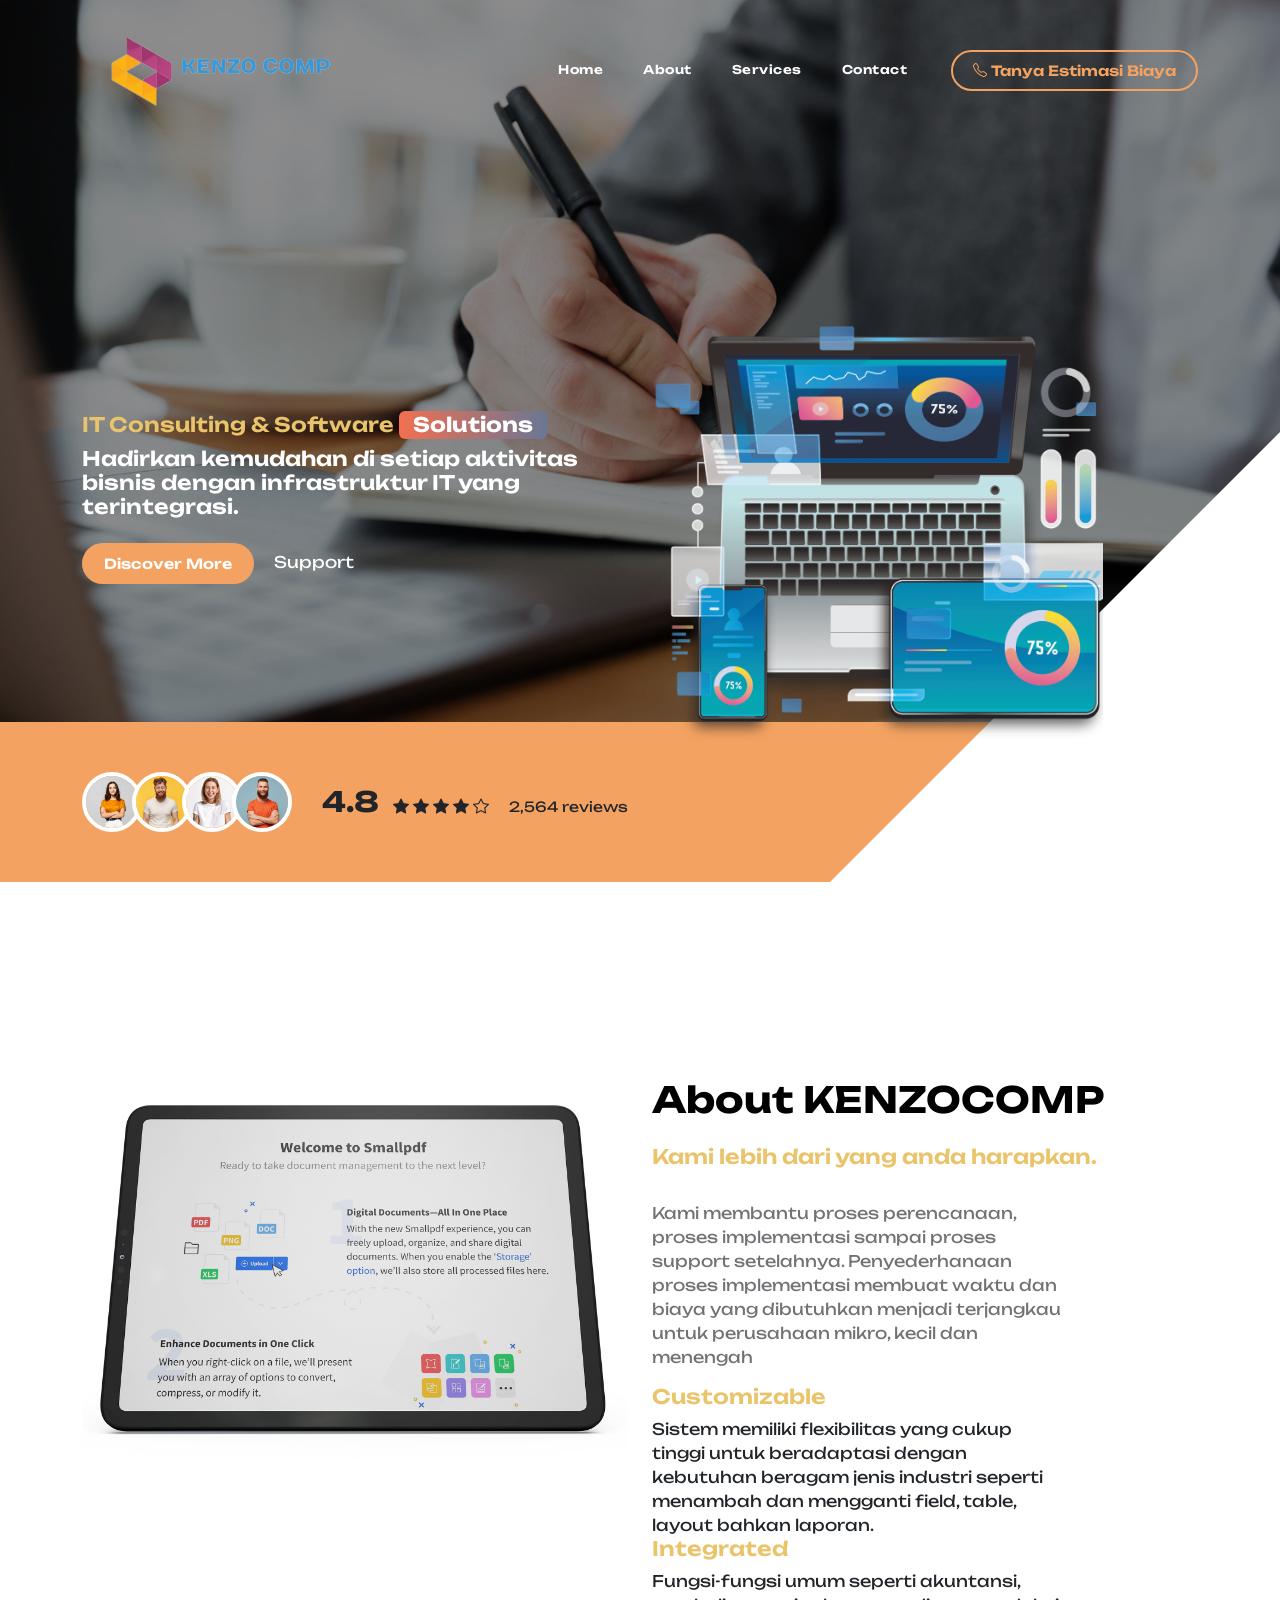
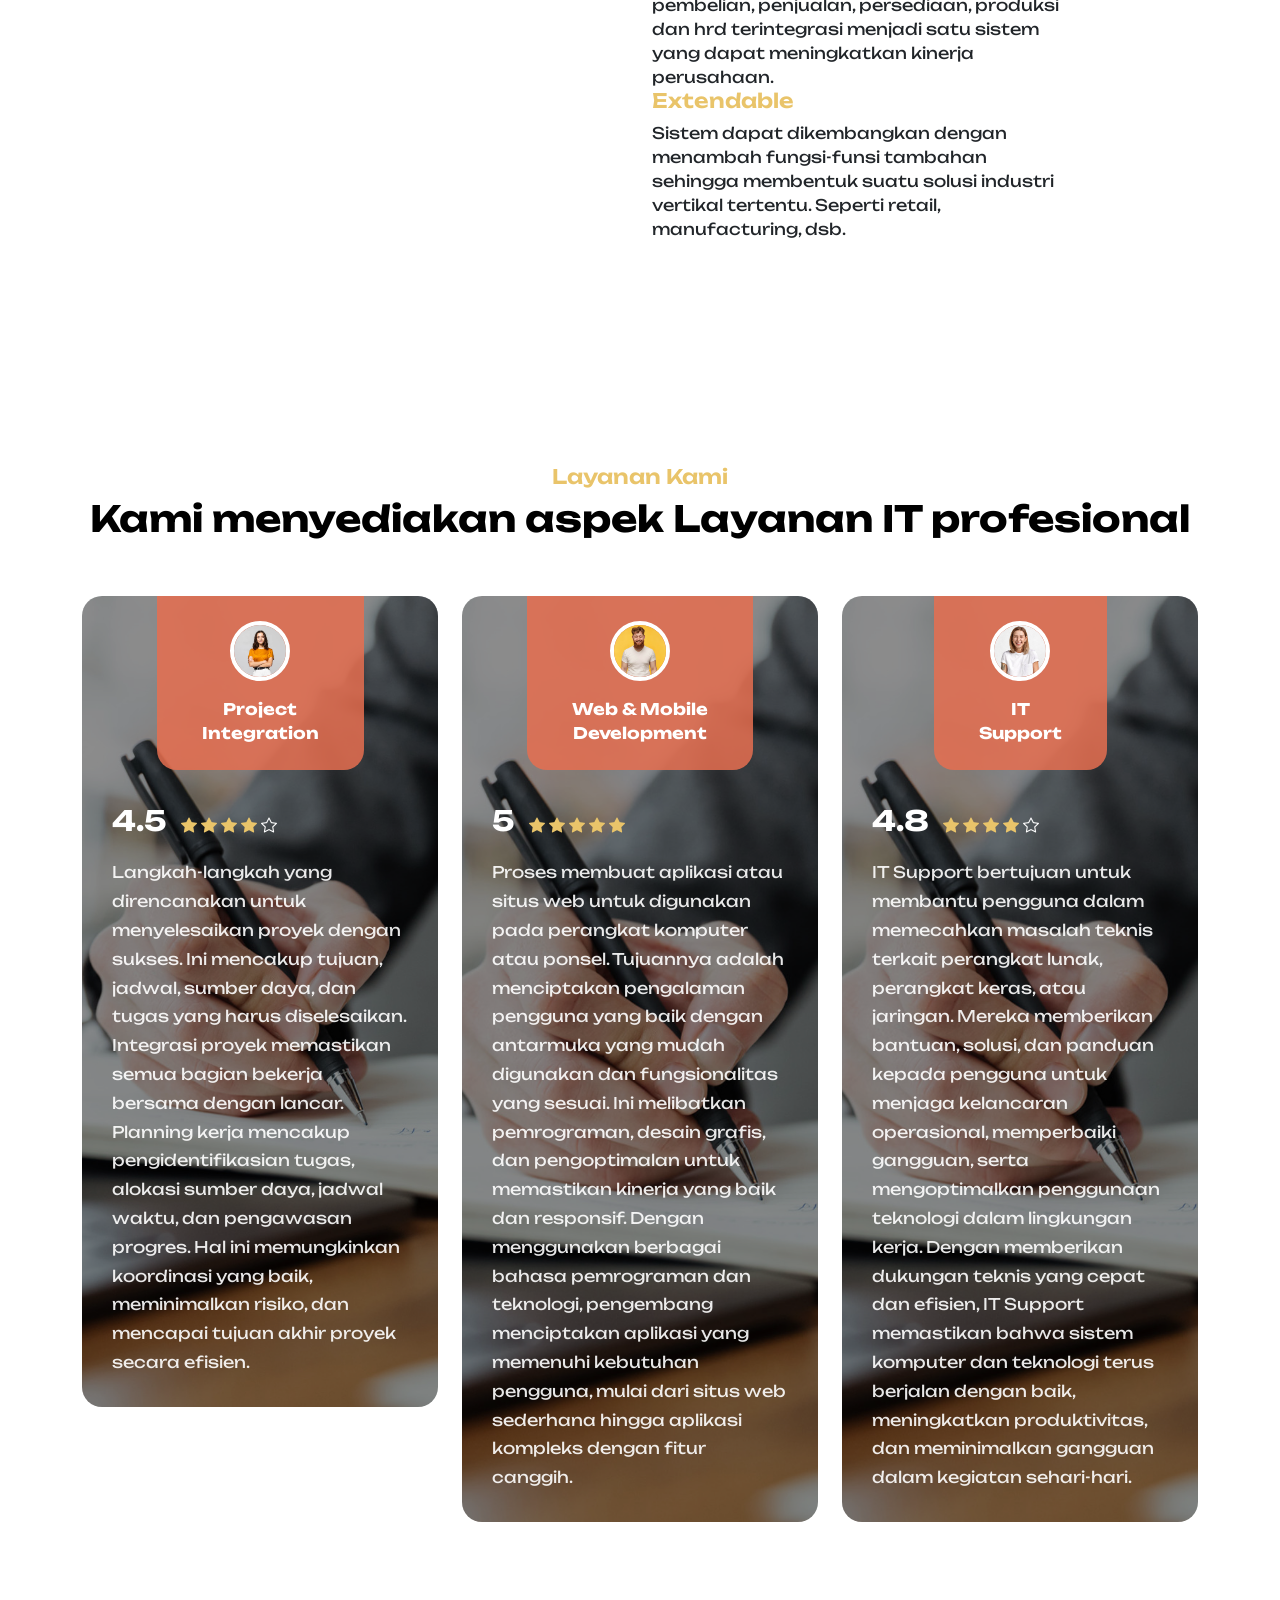
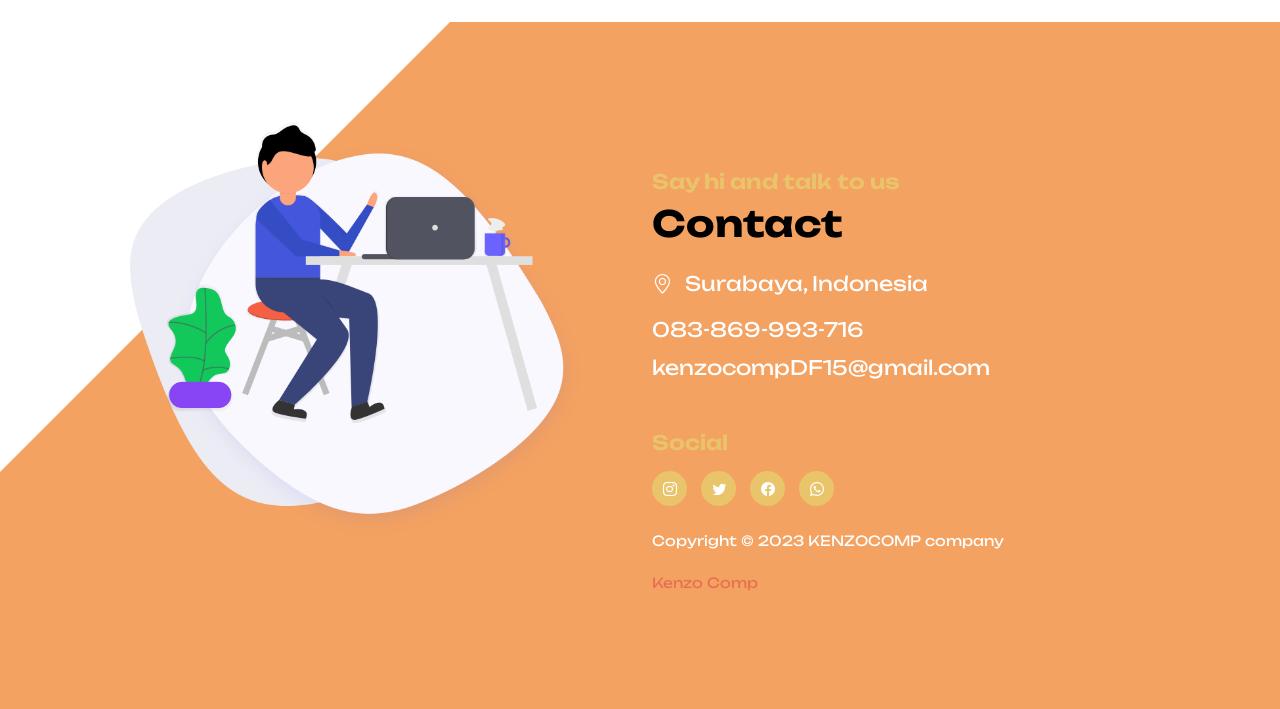
==== index.html @ 9305bbf0 "UPDATE - commit" ====
<!doctype html>
<html lang="en">
<head>
    <meta charset="utf-8">
    <meta name="viewport" content="width=device-width, initial-scale=1">

    <meta name="description" content="">
    <meta name="author" content="">

    <title>KenzoComp</title>

    <!-- CSS FILES -->        
    <link rel="preconnect" href="https://fonts.googleapis.com">

    <link rel="preconnect" href="https://fonts.gstatic.com" crossorigin>

    <link href="https://fonts.googleapis.com/css2?family=Unbounded:wght@300;400;600;700&display=swap" rel="stylesheet">

    <link href="css/bootstrap.min.css" rel="stylesheet">

    <link href="css/bootstrap-icons.css" rel="stylesheet">

    <link href="css/templatemo-ebook-landing.css" rel="stylesheet">
<!--

TemplateMo 588 ebook landing

https://templatemo.com/tm-588-ebook-landing

-->
</head>

<body>

    <main>

        <nav class="navbar navbar-expand-lg">
            <div class="container">
                <a class="navbar-brand" href="index.html">
                    <a class="navbar-brand" href="#"><img src="images/logoKENZO1.png" alt="logo" width="250" height="100"></a>
                    <button class="navbar-toggler" type="button" data-toggle="collapse" data-target="#navbarNav"
                    aria-controls="navbarNav" aria-expanded="false" aria-label="Toggle navigation">
                    <!-- <span class="navbar-toggler-icon"></span> -->
                    <!-- <span>Kenzo</span><span>Comp</span> -->
                </a>

               <!--  <div class="d-lg-none ms-auto me-3">
                    <a href="https://api.whatsapp.com/send/?phone=83869993716&text=Hai+Kevin%2C+saya+ingin+bertanya+tentang+Kenzo+Comp?&type=phone_number&app_absent=0" class="btn custom-btn custom-border-btn btn-naira btn-inverted">
                        <i class="btn-icon bi-whatsapp"></i>
                        <span class="bi bi-telephone"> Tanya Estimasi Biaya</span>
                    </a>
                </div> -->

                <button class="navbar-toggler" type="button" data-bs-toggle="collapse" data-bs-target="#navbarNav" aria-controls="navbarNav" aria-expanded="false" aria-label="Toggle navigation">
                    <span class="navbar-toggler-icon"></span>
                </button>

                <div class="collapse navbar-collapse" id="navbarNav">
                    <ul class="navbar-nav ms-lg-auto me-lg-4">
                        <li class="nav-item">
                            <a class="nav-link click-scroll" href="#section_1">Home</a>
                        </li>

                        <li class="nav-item">
                            <a class="nav-link click-scroll" href="#section_2">About</a>
                        </li>

                        <li class="nav-item">
                            <a class="nav-link click-scroll" href="#section_3">Services</a>
                        </li>

                        <li class="nav-item">
                            <a class="nav-link click-scroll" href="#section_5">Contact</a>
                        </li>
                    </ul>

                    <div class="d-none d-lg-block">
                        <a href="https://api.whatsapp.com/send/?phone=83869993716&text=Hai+Kevin%2C+saya+ingin+bertanya+tentang+Kenzo+Comp?&type=phone_number&app_absent=0" class="btn custom-btn custom-border-btn btn-naira btn-inverted">
                            <i class="btn-icon bi-whatsapp"></i>
                            <span class="bi bi-telephone"> Tanya Estimasi Biaya</span><!-- duplicated above one for mobile -->
                        </a>
                    </div>
                </div>
            </div>
        </nav>


        <section class="hero-section d-flex justify-content-center align-items-center" id="section_1">
            <div class="container">
                <div class="row">

                    <div class="col-lg-6 col-12 mb-5 pb-5 pb-lg-0 mb-lg-0">

                        <h6>
                            <style>/*! elementor - v3.15.0 - 20-08-2023 */
                            .elementor-heading-title{padding:0;margin:0;line-height:1}.elementor-widget-heading .elementor-heading-title[class*=elementor-size-]>a{color:inherit;font-size:inherit;line-height:inherit}.elementor-widget-heading .elementor-heading-title.elementor-size-small{font-size:15px}.elementor-widget-heading .elementor-heading-title.elementor-size-medium{font-size:19px}.elementor-widget-heading .elementor-heading-title.elementor-size-large{font-size:29px}.elementor-widget-heading .elementor-heading-title.elementor-size-xl{font-size:39px}.elementor-widget-heading .elementor-heading-title.elementor-size-xxl{font-size:59px}</style>IT Consulting &amp; Software <span style="background: linear-gradient(90deg, #F36F4F 0%, #697795 100%);border-radius: 6px;color:#fff;padding:2px 14px;display:inline-block;font-weight:700">Solutions</span>
                        </h6>

                        <h6 class="text-white mb-4"> Hadirkan kemudahan di setiap aktivitas bisnis dengan infrastruktur IT yang terintegrasi.</h6>
                        <a href="#section_2" class="btn custom-btn smoothscroll me-3">Discover More</a>

                        <a href="#section_3" class="link link--kale smoothscroll">Support</a>
                    </div>

                    <div class="hero-image-wrap col-lg-5 col-12 mt-3 mt-lg-0">
                        <img src="images/beranda.png" class="hero-image img-fluid" alt="JASA PEMBUATAN SISTEM ERP BISNIS">
                    </div>

                </div>
            </div>
        </section>


        <section class="featured-section">
            <div class="container">
                <div class="row">

                    <div class="col-lg-8 col-12">
                        <div class="avatar-group d-flex flex-wrap align-items-center">
                            <img src="images/avatar/portrait-beautiful-young-woman-standing-grey-wall.jpg" class="img-fluid avatar-image" alt="">

                            <img src="images/avatar/portrait-young-redhead-bearded-male.jpg" class="img-fluid avatar-image avatar-image-left" alt="">

                            <img src="images/avatar/pretty-blonde-woman.jpg" class="img-fluid avatar-image avatar-image-left" alt="">

                            <img src="images/avatar/studio-portrait-emotional-happy-funny-smiling-boyfriend.jpg" class="img-fluid avatar-image avatar-image-left" alt="">

                            <div class="reviews-group mt-3 mt-lg-0">
                                <strong>4.8</strong>

                                <i class="bi-star-fill"></i>
                                <i class="bi-star-fill"></i>
                                <i class="bi-star-fill"></i>
                                <i class="bi-star-fill"></i>
                                <i class="bi-star"></i>

                                <small class="ms-3">2,564 reviews</small>
                            </div>
                        </div>
                    </div>
                </div>
            </div>
        </section>


        <section class="py-lg-5"></section>


        <section class="book-section section-padding" id="section_2">
            <div class="container">
                <div class="row">

                    <div class="col-lg-6 col-12">
                        <img src="images/tablet-screen-contents.jpg" class="img-fluid" alt="">
                    </div>

                    <div class="col-lg-6 col-md-12 about-title">
                        <h2 class="mb-4">About KENZOCOMP</h2>
                        <h6>Kami lebih dari yang anda harapkan.</h6>
                        <!-- Content Column -->
                        <div class="paragraph py-4 w-75">
                           <p class="para">Kami membantu proses perencanaan, proses implementasi sampai proses support setelahnya. Penyederhanaan proses implementasi membuat waktu dan biaya yang dibutuhkan menjadi terjangkau untuk perusahaan mikro, kecil dan menengah</p>
                           <!-- Feature Block -->
                           <div class="feature-block">
                            <div class="inner-box">
                                <div class="icon flaticon-award-1"></div>
                                <h6>Customizable</h6>
                                <div class="feature-text">Sistem memiliki flexibilitas yang cukup tinggi untuk beradaptasi dengan kebutuhan beragam jenis industri seperti menambah dan mengganti field, table, layout bahkan laporan.</div>
                            </div>
                        </div>

                        <!-- Feature Block -->
                        <div class="feature-block">
                            <div class="inner-box">
                                <div class="icon flaticon-award-1"></div>
                                <h6>Integrated</h6>
                                <div class="feature-text">Fungsi-fungsi umum seperti akuntansi, pembelian, penjualan, persediaan, produksi dan hrd terintegrasi menjadi satu sistem yang dapat meningkatkan kinerja perusahaan.</div>
                            </div>
                        </div>

                        <!-- Feature Block -->
                        <div class="feature-block">
                            <div class="inner-box">
                                <div class="icon flaticon-award-1"></div>
                                <h6>Extendable</h6>
                                <div class="feature-text">Sistem dapat dikembangkan dengan menambah fungsi-funsi tambahan sehingga membentuk suatu solusi industri vertikal tertentu. Seperti retail, manufacturing, dsb.</div>
                            </div>
                        </div>
                    </div>
                </div>

            </div>
        </div>
    </section>

    <section class="reviews-section section-padding" id="section_3">
        <div class="container">
            <div class="row">

                <div class="col-lg-12 col-12 text-center mb-5">
                    <h6>Layanan Kami</h6>

                    <h2>Kami menyediakan aspek Layanan IT profesional</h2>
                </div>

                <div class="col-lg-4 col-12">
                    <div class="custom-block d-flex flex-wrap">
                        <div class="custom-block-image-wrap d-flex flex-column">
                            <img src="images/avatar/portrait-beautiful-young-woman-standing-grey-wall.jpg" class="img-fluid avatar-image" alt="">

                            <div class="text-center mt-3">
                                <strong class="d-block text-white">Project<br/>Integration</strong>
                            </div>
                        </div>

                        <div class="custom-block-info">
                            <div class="reviews-group mb-3">
                                <strong>4.5</strong>

                                <i class="bi-star-fill"></i>
                                <i class="bi-star-fill"></i>
                                <i class="bi-star-fill"></i>
                                <i class="bi-star-fill"></i>
                                <i class="bi-star"></i>
                            </div>

                            <p class="mb-0">Langkah-langkah yang direncanakan untuk menyelesaikan proyek dengan sukses. Ini mencakup tujuan, jadwal, sumber daya, dan tugas yang harus diselesaikan. Integrasi proyek memastikan semua bagian bekerja bersama dengan lancar. Planning kerja mencakup pengidentifikasian tugas, alokasi sumber daya, jadwal waktu, dan pengawasan progres. Hal ini memungkinkan koordinasi yang baik, meminimalkan risiko, dan mencapai tujuan akhir proyek secara efisien.</p>
                        </div>
                    </div>
                </div>

                <div class="col-lg-4 col-12 my-5 my-lg-0">
                    <div class="custom-block d-flex flex-wrap">
                        <div class="custom-block-image-wrap d-flex flex-column">
                            <img src="images/avatar/portrait-young-redhead-bearded-male.jpg" class="img-fluid avatar-image avatar-image-left" alt="">

                            <div class="text-center mt-3">
                                <strong class="d-block text-white">Web & Mobile<br/>Development</strong>
                            </div>
                        </div>

                        <div class="custom-block-info">
                            <div class="reviews-group mb-3">
                                <strong>5</strong>

                                <i class="bi-star-fill"></i>
                                <i class="bi-star-fill"></i>
                                <i class="bi-star-fill"></i>
                                <i class="bi-star-fill"></i>
                                <i class="bi-star-fill"></i>
                            </div>

                            <p class="mb-0">Proses membuat aplikasi atau situs web untuk digunakan pada perangkat komputer atau ponsel. Tujuannya adalah menciptakan pengalaman pengguna yang baik dengan antarmuka yang mudah digunakan dan fungsionalitas yang sesuai. Ini melibatkan pemrograman, desain grafis, dan pengoptimalan untuk memastikan kinerja yang baik dan responsif. Dengan menggunakan berbagai bahasa pemrograman dan teknologi, pengembang menciptakan aplikasi yang memenuhi kebutuhan pengguna, mulai dari situs web sederhana hingga aplikasi kompleks dengan fitur canggih.</p>
                        </div>
                    </div>
                </div>

                <div class="col-lg-4 col-12">
                    <div class="custom-block d-flex flex-wrap">
                        <div class="custom-block-image-wrap d-flex flex-column">
                            <img src="images/avatar/pretty-blonde-woman.jpg" class="img-fluid avatar-image" alt="">

                            <div class="text-center mt-3">
                                <strong class="d-block text-white">IT<br/>Support</strong>
                            </div>
                        </div>

                        <div class="custom-block-info">
                            <div class="reviews-group mb-3">
                                <strong>4.8</strong>

                                <i class="bi-star-fill"></i>
                                <i class="bi-star-fill"></i>
                                <i class="bi-star-fill"></i>
                                <i class="bi-star-fill"></i>
                                <i class="bi-star"></i>
                            </div>

                            <p class="mb-0">IT Support bertujuan untuk membantu pengguna dalam memecahkan masalah teknis terkait perangkat lunak, perangkat keras, atau jaringan. Mereka memberikan bantuan, solusi, dan panduan kepada pengguna untuk menjaga kelancaran operasional, memperbaiki gangguan, serta mengoptimalkan penggunaan teknologi dalam lingkungan kerja. Dengan memberikan dukungan teknis yang cepat dan efisien, IT Support memastikan bahwa sistem komputer dan teknologi terus berjalan dengan baik, meningkatkan produktivitas, dan meminimalkan gangguan dalam kegiatan sehari-hari.</p>
                        </div>
                    </div>
                </div>

            </div>
        </div>
    </section>


    <section class="contact-section section-padding" id="section_5">
        <div class="container">
            <div class="row">

                <div class="col-lg-5 col-12 mx-auto">
                 <img src="images/about-us.png" class="img-fluid" alt="">
                </div>

                <div class="col-lg-6 col-12">
                    <h6 class="mt-5">Say hi and talk to us</h6>

                    <h2 class="mb-4">Contact</h2>

                    <p class="mb-3">
                        <i class="bi-geo-alt me-2"></i>
                        Surabaya, Indonesia
                    </p>

                    <p class="mb-2">
                        <a href="tel: 083-869-993-716" class="contact-link">
                            083-869-993-716 
                        </a>
                    </p>

                    <p>
                        <a href="mailto:info@company.com" class="contact-link">
                            kenzocompDF15@gmail.com
                        </a>
                    </p>

                    <h6 class="site-footer-title mt-5 mb-3">Social</h6>

                    <ul class="social-icon mb-4">
                        <li class="social-icon-item">
                            <a href="https://www.instagram.com/kenzocomp/" class="social-icon-link bi-instagram"></a>
                        </li>

                        <li class="social-icon-item">
                            <a href="https://www.instagram.com/kenzocomp/" class="social-icon-link bi-twitter"></a>
                        </li>

                        <li class="social-icon-item">
                            <a href="https://www.instagram.com/kenzocomp/" class="social-icon-link bi-facebook"></a>
                        </li>

                        <li class="social-icon-item">
                            <a href="https://api.whatsapp.com/send/?phone=83869993716&text=Hai+Kevin%2C+saya+ingin+bertanya+tentang+Kenzo+Comp?&type=phone_number&app_absent=0" class="social-icon-link bi-whatsapp"></a>
                        </li>
                    </ul>

                    <p class="copyright-text">Copyright © 2023 KENZOCOMP company
                        <br><br><a rel="nofollow" href="#" target="_blank"><span style="color: var(--primary-color);">Kenzo Comp</span></a></p>
                    </div>

                </div>
            </div>
        </section>
    </main>

    <!-- JAVASCRIPT FILES -->
    <script src="js/jquery.min.js"></script>
    <script src="js/bootstrap.bundle.min.js"></script>
    <script src="js/jquery.sticky.js"></script>
    <script src="js/click-scroll.js"></script>
    <script src="js/custom.js"></script>

</body>
</html>
---- css/templatemo-ebook-landing.css ----
/*---------------------------------------
  CUSTOM PROPERTIES ( VARIABLES )             
-----------------------------------------*/
:root {
  --white-color:                  #ffffff;
  --primary-color:                #E76F51;
  --secondary-color:              #E9C46A;
  --section-bg-color:             #f0f8ff;
  --custom-btn-bg-color:          #F4A261;
  --custom-btn-bg-hover-color:    #E76F51;
  --dark-color:                   #000000;
  --p-color:                      #717275;
  --link-hover-color:             #E76F51;

  --body-font-family:             'Unbounded', sans-serif;

  --h1-font-size:                 42px;
  --h2-font-size:                 36px;
  --h3-font-size:                 28px;
  --h4-font-size:                 24px;
  --h5-font-size:                 22px;
  --h6-font-size:                 20px;
  --p-font-size:                  16px;
  --menu-font-size:               12px;
  --btn-font-size:                14px;
  --copyright-font-size:          14px;

  --border-radius-large:          100px;
  --border-radius-medium:         20px;
  --border-radius-small:          10px;

  --font-weight-light:            300;
  --font-weight-normal:           400;
  --font-weight-semibold:         600;
  --font-weight-bold:             700;
}

body {
  background-color: var(--white-color);
  font-family: var(--body-font-family); 
}


/*---------------------------------------
  TYPOGRAPHY               
-----------------------------------------*/

h2,
h3,
h4,
h5,
h6 {
  color: var(--dark-color);
}

h1,
h2,
h3,
h4,
h5,
h6 {
  font-weight: var(--font-weight-semibold);
}

h1 {
  font-size: var(--h1-font-size);
  font-weight: var(--font-weight-bold);
}

h2 {
  font-size: var(--h2-font-size);
  font-weight: var(--font-weight-bold);
}

h3 {
  font-size: var(--h3-font-size);
}

h4 {
  font-size: var(--h4-font-size);
}

h5 {
  font-size: var(--h5-font-size);
}

h6 {
  color: var(--secondary-color);
  font-size: var(--h6-font-size);
}

p {
  color: var(--p-color);
  font-size: var(--p-font-size);
  font-weight: var(--font-weight-normal);
}

ul li {
  color: var(--p-color);
  font-size: var(--p-font-size);
  font-weight: var(--font-weight-normal);
}

a, 
button {
  touch-action: manipulation;
  transition: all 0.3s;
}

a {
  display: inline-block;
  color: var(--primary-color);
  text-decoration: none;
}

a:hover {
  color: var(--link-hover-color);
}

b,
strong {
  font-weight: var(--font-weight-bold);
}


/*---------------------------------------
  SECTION               
-----------------------------------------*/
.section-padding {
  padding-top: 100px;
  padding-bottom: 100px;
}

::selection {
  background-color: var(--secondary-color);
  color: var(--white-color);
}


/*---------------------------------------
  AVATAR IMAGE               
-----------------------------------------*/
.avatar-image {
  border: 4px solid var(--white-color);
  border-radius: 100px;
  width: 60px;
  height: 60px;
  object-fit: cover;
}

.avatar-image-left {
  position: relative;
  left: -10px;
}

.avatar-image-left + .avatar-image-left {
  left: -20px;
}

.avatar-image-left + .avatar-image-left + .avatar-image-left {
  left: -30px;
}

.avatar-image-left + .avatar-image-left + .avatar-image-left + .avatar-image-left {
  left: -40px;
}

.avatar-group,
.reviews-group {
  position: relative;
  z-index: 22;
}

.reviews-group {
  display: inline-block;
  vertical-align: top;
}

.reviews-group strong {
  font-size: var(--h3-font-size);
  margin-right: 10px;
}


/*---------------------------------------
  CUSTOM LINK              
-----------------------------------------*/
.link {
  cursor: pointer;
  position: relative;
  white-space: nowrap;
  color: var(--white-color);
}

.link::before,
.link::after {
  position: absolute;
  width: 100%;
  height: 1px;
  background: currentColor;
  top: 100%;
  left: 0;
  pointer-events: none;
}

.link::before {
  content: '';
}

.link--kale::before {
  height: 10px;
  top: 100%;
  opacity: 0;
}

.link--kale:hover::before {
  opacity: 1;
  animation: lineUp 0.3s ease forwards;
}

@keyframes lineUp {
    0% {
      transform-origin: 50% 100%;
      transform: scale3d(1, 0.045, 1);
    }

    50% {
      transform-origin: 50% 100%;
      transform: scale3d(1, 1, 1);
    }

    51% {
      transform-origin: 50% 0%;
      transform: scale3d(1, 1, 1);
    }

    100% {
      transform-origin: 50% 0%;
      transform: scale3d(1, 0.045, 1);
    }
}

.link--kale::after {
    content: '';
    transition: opacity 0.3s;
    opacity: 0;
    transition-delay: 0s;
}

.link--kale:hover::after {
    opacity: 1;
    transition-delay: 0.3s;
}


/*---------------------------------------
  CUSTOM BUTTON               
-----------------------------------------*/
.custom-btn {
  background: var(--custom-btn-bg-color);
  border: 2px solid transparent;
  border-radius: var(--border-radius-large);
  color: var(--white-color);
  font-size: var(--btn-font-size);
  font-weight: var(--font-weight-semibold);
  line-height: normal;
  transition: all 0.3s;
  padding: 10px 20px;
}

.custom-btn:hover {
  background: var(--custom-btn-bg-hover-color);
  color: var(--white-color);
}

.custom-border-btn {
  background: transparent;
  border: 2px solid var(--custom-btn-bg-color);
  color: var(--custom-btn-bg-color);
}

.custom-border-btn:hover {
  background: var(--custom-btn-bg-color);
  border-color: transparent;
  color: var(--white-color);
}

.custom-btn-bg-white {
  border-color: var(--white-color);
  color: var(--white-color);
}

.btn-naira {
  padding: 0;
  position: relative;
  z-index: 1;
  overflow: hidden;
  -webkit-backface-visibility: hidden;
  -webkit-transition: background-color 0.3s;
  transition: background-color 0.3s;
}

.btn-naira::before {
  content: '';
  position: absolute;
  left: -50%;
  width: 200%;
  height: 200%;
  background: var(--primary-color);
  top: -50%;
  z-index: -1;
  -webkit-transform: translate3d(0, -100%, 0) rotate3d(0, 0, 1, -10deg);
  transform: translate3d(0, -100%, 0) rotate3d(0, 0, 1, -10deg);
}

.btn-naira.btn-inverted::before {
  background: var(--primary-color);
}

.btn-naira > span {
  display: block;
  vertical-align: middle;
}

.btn-naira .btn-icon {
  position: absolute;
  top: 0;
  width: 100%;
  left: 0;
  color: var(--white-color);
  -webkit-transform: translate3d(0, -100%, 0);
  transform: translate3d(0, -100%, 0);
}

.btn-naira > span,
.btn-naira .btn-icon {
  padding: 10px 20px;
  -webkit-transition: -webkit-transform 0.3s;
  transition: transform 0.3s;
  -webkit-transition-timing-function: cubic-bezier(0.75, 0, 0.125, 1);
  transition-timing-function: cubic-bezier(0.75, 0, 0.125, 1);
}

.btn-naira:hover::before {
  -webkit-animation: anim-naira-1 0.3s forwards ease-in;
  animation: anim-naira-1 0.3s forwards ease-in;
}

@-webkit-keyframes anim-naira-1 {
  50% {
    -webkit-transform: translate3d(0, -50%, 0) rotate3d(0, 0, 1, -10deg);
    transform: translate3d(0, -50%, 0) rotate3d(0, 0, 1, -10deg);
    -webkit-animation-timing-function: ease-out;
    animation-timing-function: ease-out;
  }
  100% {
    -webkit-transform: translate3d(0, 0%, 0) rotate3d(0, 0, 1, 0deg);
    transform: translate3d(0, 0%, 0) rotate3d(0, 0, 1, 0deg);
  }
}

@keyframes anim-naira-1 {
  50% {
    -webkit-transform: translate3d(0, -50%, 0) rotate3d(0, 0, 1, -10deg);
    transform: translate3d(0, -50%, 0) rotate3d(0, 0, 1, -10deg);
    -webkit-animation-timing-function: ease-out;
    animation-timing-function: ease-out;
  }
  100% {
    -webkit-transform: translate3d(0, 0%, 0) rotate3d(0, 0, 1, 0deg);
    transform: translate3d(0, 0%, 0) rotate3d(0, 0, 1, 0deg);
  }
}

.btn-naira:hover {
  background-color: var(--primary-color);
  -webkit-transition: background-color 0s 0.3s;
  transition: background-color 0s 0.3s;
}

.btn-naira.btn-inverted:hover {
  background-color: var(--primary-color);
}

.btn-naira:hover .btn-icon {
  -webkit-transform: translate3d(0, 0, 0);
  transform: translate3d(0, 0, 0);
}

.btn-naira:hover > span {
  opacity: 0;
  -webkit-transform: translate3d(0, 100%, 0);
  transform: translate3d(0, 100%, 0);
}


/*---------------------------------------
  NAVIGATION              
-----------------------------------------*/
.sticky-wrapper {
  position: absolute;
  top: 0;
  right: 0;
  left: 0;
}

.sticky-wrapper.is-sticky .navbar {
  background-color: rgba(0, 0, 0, 0.85);
}

.navbar {
  background: transparent;
  z-index: 99;
  padding-top: 15px;
  padding-bottom: 15px;
}

.navbar-brand,
.navbar-brand:hover {
  font-size: var(--h3-font-size);
  font-weight: var(--font-weight-bold);
  display: block;
  color: var(--white-color);
}

.navbar-brand-icon {
  background: var(--secondary-color);
  border-radius: var(--border-radius-large);
  display: inline-block;
  vertical-align: top;
  color: var(--white-color);
  font-size: var(--h6-font-size);
  width: 40px;
  height: 40px;
  line-height: 40px;
  text-align: center;
  position: relative;
}

.navbar-brand-icon::after {
  content: "";
  position: absolute;
  z-index: -1;
  top: 10px;
  right: -5px;
  width: 0;
  height: 0;
  border-style: solid;
  border-width: 0 0 20px 20px;
  border-color: transparent transparent var(--secondary-color) transparent;
  pointer-events: none;
  transform: rotate(65deg);
}

.navbar-expand-lg .navbar-nav .nav-link {
  border-radius: var(--border-radius-large);
  margin: 10px;
  padding: 10px;
}

.navbar-nav .nav-link {
  display: inline-block;
  color: var(--white-color);
  font-size: var(--menu-font-size);
  font-weight: var(--font-weight-semibold);
  letter-spacing: 0.5px;
  position: relative;
  padding-top: 15px;
  padding-bottom: 15px;
}

.navbar-nav .nav-link.active, 
.navbar-nav .nav-link:hover {
  color: var(--primary-color);
}

.navbar-toggler {
  border: 0;
  padding: 0;
  cursor: pointer;
  margin: 0;
  width: 30px;
  height: 35px;
  outline: none;
}

.navbar-toggler:focus {
  outline: none;
  box-shadow: none;
}

.navbar-toggler[aria-expanded="true"] .navbar-toggler-icon {
  background: transparent;
}

.navbar-toggler[aria-expanded="true"] .navbar-toggler-icon:before,
.navbar-toggler[aria-expanded="true"] .navbar-toggler-icon:after {
  transition: top 300ms 50ms ease, -webkit-transform 300ms 350ms ease;
  transition: top 300ms 50ms ease, transform 300ms 350ms ease;
  transition: top 300ms 50ms ease, transform 300ms 350ms ease, -webkit-transform 300ms 350ms ease;
  top: 0;
}

.navbar-toggler[aria-expanded="true"] .navbar-toggler-icon:before {
  transform: rotate(45deg);
}

.navbar-toggler[aria-expanded="true"] .navbar-toggler-icon:after {
  transform: rotate(-45deg);
}

.navbar-toggler .navbar-toggler-icon {
  background: var(--white-color);
  transition: background 10ms 300ms ease;
  display: block;
  width: 30px;
  height: 2px;
  position: relative;
}

.navbar-toggler .navbar-toggler-icon:before,
.navbar-toggler .navbar-toggler-icon:after {
  transition: top 300ms 350ms ease, -webkit-transform 300ms 50ms ease;
  transition: top 300ms 350ms ease, transform 300ms 50ms ease;
  transition: top 300ms 350ms ease, transform 300ms 50ms ease, -webkit-transform 300ms 50ms ease;
  position: absolute;
  right: 0;
  left: 0;
  background: var(--white-color);
  width: 30px;
  height: 2px;
  content: '';
}

.navbar-toggler .navbar-toggler-icon::before {
  top: -8px;
}

.navbar-toggler .navbar-toggler-icon::after {
  top: 8px;
}


/*---------------------------------------
  HERO        
-----------------------------------------*/
.hero-section {
  background-image: url('../images/BG.jpg');
  background-repeat: no-repeat;
  background-size: cover;
  background-position: center;
  position: relative;
  padding-top: 50px;
}

.hero-section::after {
  content: "";
  position: absolute;
  top: 0;
  right: 0;
  bottom: 0;
  left: 0;
  pointer-events: none;
  background-color: rgba(0, 0, 0, 0.45);
}

.hero-section .row {
  position: relative;
  z-index: 22;
  top: 100px;
}

.hero-image {
  position: relative;
  z-index: 2;
  bottom: 100px;
  display: block;
  margin: auto;
}

@media screen and (min-width: 991px) {
  .hero-section {
    height: calc(90vh - 88px);
    padding-top: 350px;
  }
}


/*---------------------------------------
  FEATURED              
-----------------------------------------*/
.featured-section {
  background-color: var(--custom-btn-bg-color);
  position: relative;
  padding-top: 50px;
  padding-bottom: 50px;
}

.featured-section::after {
  content: "";
  position: absolute;
  bottom: 0;
  right: 0;
  width: 0;
  height: 0;
  border-style: solid;
  border-width: 0 0 450px 450px;
  border-color: transparent transparent var(--white-color) transparent;
  pointer-events: none;
}


/*---------------------------------------
  CUSTOM BLOCK              
-----------------------------------------*/
.custom-block {
  background-image: url('../images/BG.jpg');
  background-repeat: no-repeat;
  background-size: cover;
  background-position: center;
  border-radius: var(--border-radius-medium);
  position: relative;
  overflow: hidden;
}

.custom-block::after {
  content: "";
  position: absolute;
  top: 0;
  right: 0;
  bottom: 0;
  left: 0;
  pointer-events: none;
  background-color: rgba(0, 0, 0, 0.45);
}

.custom-block .avatar-image {
  min-width: 60px;
  margin: auto;
  left: 0;
}

.custom-block .bi-star {
  color: var(--white-color);
}

.custom-block .bi-star-fill {
  color: var(--secondary-color);
}

.custom-block-image-wrap {
  background-color: rgba(231, 111, 81, 0.85);
  border-radius: 0 0 var(--border-radius-medium) var(--border-radius-medium);
  position: relative;
  z-index: 2;
  overflow: hidden;
  margin: auto;
  padding: 25px 45px;
}

.custom-block-info {
  position: relative;
  z-index: 2;
  padding: 30px;
}

.custom-block-info strong,
.custom-block-info p {
  color: var(--white-color);
}

.custom-block-info p {
  color: rgba(255, 255, 255, 0.9);
  line-height: 1.8;
}


/*---------------------------------------
  THE BOOK SECTION            
-----------------------------------------*/
.book-section-info {
  padding-top: 40px;
  padding-right: 40px;
  padding-left: 40px;
}

.nav-pills {
  border: 2px solid var(--primary-color);
  border-radius: var(--border-radius-medium);
  position: sticky;
  top: 120px;
  padding: 30px;
}

.nav-pills .nav-link {
  background: var(--section-bg-color);
  color: var(--p-color);
  border-radius: var(--border-radius-large);
  margin-top: 5px;
  margin-bottom: 10px;
  padding: 15px 30px;
}

.nav-pills .nav-link:hover,
.nav-pills .nav-link.active, 
.nav-pills .show>.nav-link {
  background: var(--primary-color);
  color: var(--white-color);
}

.scrollspy-example-2 {
  padding-right: 30px;
  padding-left: 30px;
}

.scrollspy-example-item {
  border-bottom: 5px dotted var(--p-color);
  min-height: 500px;
  padding-top: 20px;
  padding-bottom: 50px;
}

.scrollspy-example-item:last-child {
  border-bottom: 0;
}

.scrollspy-example-item-image {
  border-radius: var(--border-radius-medium);
}

.scrollspy-example-item h5 {
  padding-top: 30px;
  padding-bottom: 20px;
}

.blockquote {
  background: var(--section-bg-color);
  border-radius: var(--border-radius-small);
  font-size: var(--h5-font-size);
  font-weight: var(--font-weight-semibold);
  color: var(--site-footer-bg-color);
  margin-top: 30px;
  margin-bottom: 30px;
  padding: 80px 40px 40px 40px;
  text-align: center;
}

.blockquote::before {
  content: "“";
  color: var(--custom-btn-bg-color);
  font-size: 100px;
  line-height: 1rem;
  display: block;
}


/*---------------------------------------
  AUTHOR SECTION            
-----------------------------------------*/
.author-section {
  background-image: url('../images/circle-scatter-haikei.png');
  background-repeat: no-repeat;
  background-size: contain;
  background-position: left bottom;
  position: relative;
  margin-top: 50px;
}

.author-image {
  border: 10px solid var(--secondary-color);
  border-radius: 100%;
  display: block;
  margin: auto;
  width: 350px;
  height: 350px;
  object-fit: cover;
}


/*---------------------------------------
  DIVIDER SECTION               
-----------------------------------------*/
.divider-section {
  background-image: url('../images/wave-haikei.png');
  background-repeat: no-repeat;
  background-size: cover;
  background-position: center;
}


/*---------------------------------------
  CONTACT               
-----------------------------------------*/
.contact-section {
  background: var(--custom-btn-bg-color);
  position: relative;
  overflow: hidden;
}

.contact-section::before {
  content: "";
  position: absolute;
  top: 0;
  left: 0;
  width: 0;
  height: 0;
  border-style: solid;
  border-width: 450px 450px 0 0;
  border-color: var(--white-color) transparent transparent;
  pointer-events: none;
}

.contact-section .container {
  position: relative;
}

.contact-section p {
  color: var(--white-color);
  font-size: var(--h6-font-size);
}

.contact-link {
  color: var(--white-color);
}

.contact-section .copyright-text {
  font-size: var(--copyright-font-size);
}


/*---------------------------------------
  KENZO DOWNLOAD FORM               
-----------------------------------------*/
.ebook-download-form {
  border-radius: var(--border-radius-medium);
  position: relative;
  z-index: 2;
  padding: 50px;
}


/*---------------------------------------
  CUSTOM FORM               
-----------------------------------------*/
.custom-form .form-control {
  border-radius: var(--border-radius-large);
  box-shadow: none;
  color: var(--p-color);
  padding-top: 13px;
  padding-bottom: 13px;
  padding-right: 40px;
  padding-left: 20px;
  outline: none;
}

.custom-form .form-control:focus,
.custom-form .form-control:hover {
  border-color: var(--primary-color);
}

.custom-form .form-control:focus + .input-group-text .custom-form-icon,
.custom-form .form-control:hover + .input-group-text .custom-form-icon {
  opacity: 1;
}

.custom-form .input-group-text {
  background: transparent;
  border: 0;
  border-radius: 0;
  position: absolute;
  top: 0;
  right: 0;
  bottom: 0;
  margin: 10px;
}

.custom-form-icon {
  position: relative;
  z-index: 22;
  opacity: 0;
  transition: opacity 0.3s ease;
}

.input-group:not(.has-validation)>.dropdown-toggle:nth-last-child(n+3), .input-group:not(.has-validation)>.form-floating:not(:last-child)>.form-control, .input-group:not(.has-validation)>.form-floating:not(:last-child)>.form-select, .input-group:not(.has-validation)>:not(:last-child):not(.dropdown-toggle):not(.dropdown-menu):not(.form-floating) {
  border-radius: var(--border-radius-large);
}

.custom-form button[type="submit"] {
  background: var(--custom-btn-bg-color);
  border: none;
  border-radius: var(--border-radius-large);
  color: var(--white-color);
  font-size: var(--p-font-size);
  font-weight: var(--font-weight-semibold);
  transition: all 0.3s;
  margin-bottom: 0;
}

.custom-form button[type="submit"]:hover,
.custom-form button[type="submit"]:focus {
  background: var(--custom-btn-bg-hover-color);
  border-color: transparent;
}


/*---------------------------------------
  SOCIAL ICON               
-----------------------------------------*/
.social-icon {
  margin: 0;
  padding: 0;
}

.social-icon-item {
  list-style: none;
  display: inline-block;
  vertical-align: top;
}

.social-icon-link {
  background: var(--secondary-color);
  border-radius: var(--border-radius-large);
  color: var(--white-color);
  font-size: var(--copyright-font-size);
  display: block;
  margin-right: 10px;
  text-align: center;
  width: 35px;
  height: 35px;
  line-height: 36px;
  transition: background 0.2s, color 0.2s;
}

.social-icon-link:hover {
  background: var(--primary-color);
  color: var(--white-color);
}


/*---------------------------------------
  RESPONSIVE STYLES               
-----------------------------------------*/
@media screen and (max-width: 991px) {
  h1 {
    font-size: 48px;
  }

  h2 {
    font-size: 36px;
  }

  h3 {
    font-size: 32px;
  }

  h4 {
    font-size: 28px;
  }

  h5 {
    font-size: 20px;
  }

  h6 {
    font-size: 18px;
  }

  .section-padding {
    padding-top: 50px;
    padding-bottom: 50px;
  }
  
  .navbar {
    background-color: rgba(0, 0, 0, 0.65);
  }

  .navbar-expand-lg .navbar-nav {
    padding-bottom: 20px;
  }

  .navbar-expand-lg .navbar-nav .nav-link {
    padding: 0;
  }

  .scrollspy-example-2 .scrollspy-example-item:first-child {
    padding-top: 0;
  }

  .scrollspy-example-item h5 {
    padding-bottom: 5px;
  }

  .book-section-info {
    padding-top: 20px;
    padding-right: 20px;
    padding-left: 20px;
  }

  .ebook-download-form {
    padding: 30px;
  }
}

@media screen and (max-width: 480px) {
  h1 {
    font-size: 36px;
  }

  h2 {
    font-size: 28px;
  }

  h3 {
    font-size: 26px;
  }

  h4 {
    font-size: 22px;
  }

  h5 {
    font-size: 20px;
  }

  .navbar-brand {
    font-size: var(--p-font-size);
  }

  .navbar-brand-icon {
    width: 30px;
    height: 30px;
    line-height: 30px;
  }

  .navbar-brand-icon::after {
    top: 5px;
  }

  .btn-naira > span, 
  .btn-naira .btn-icon {
    font-size: 12px;
    padding: 5px 15px;
  }
}
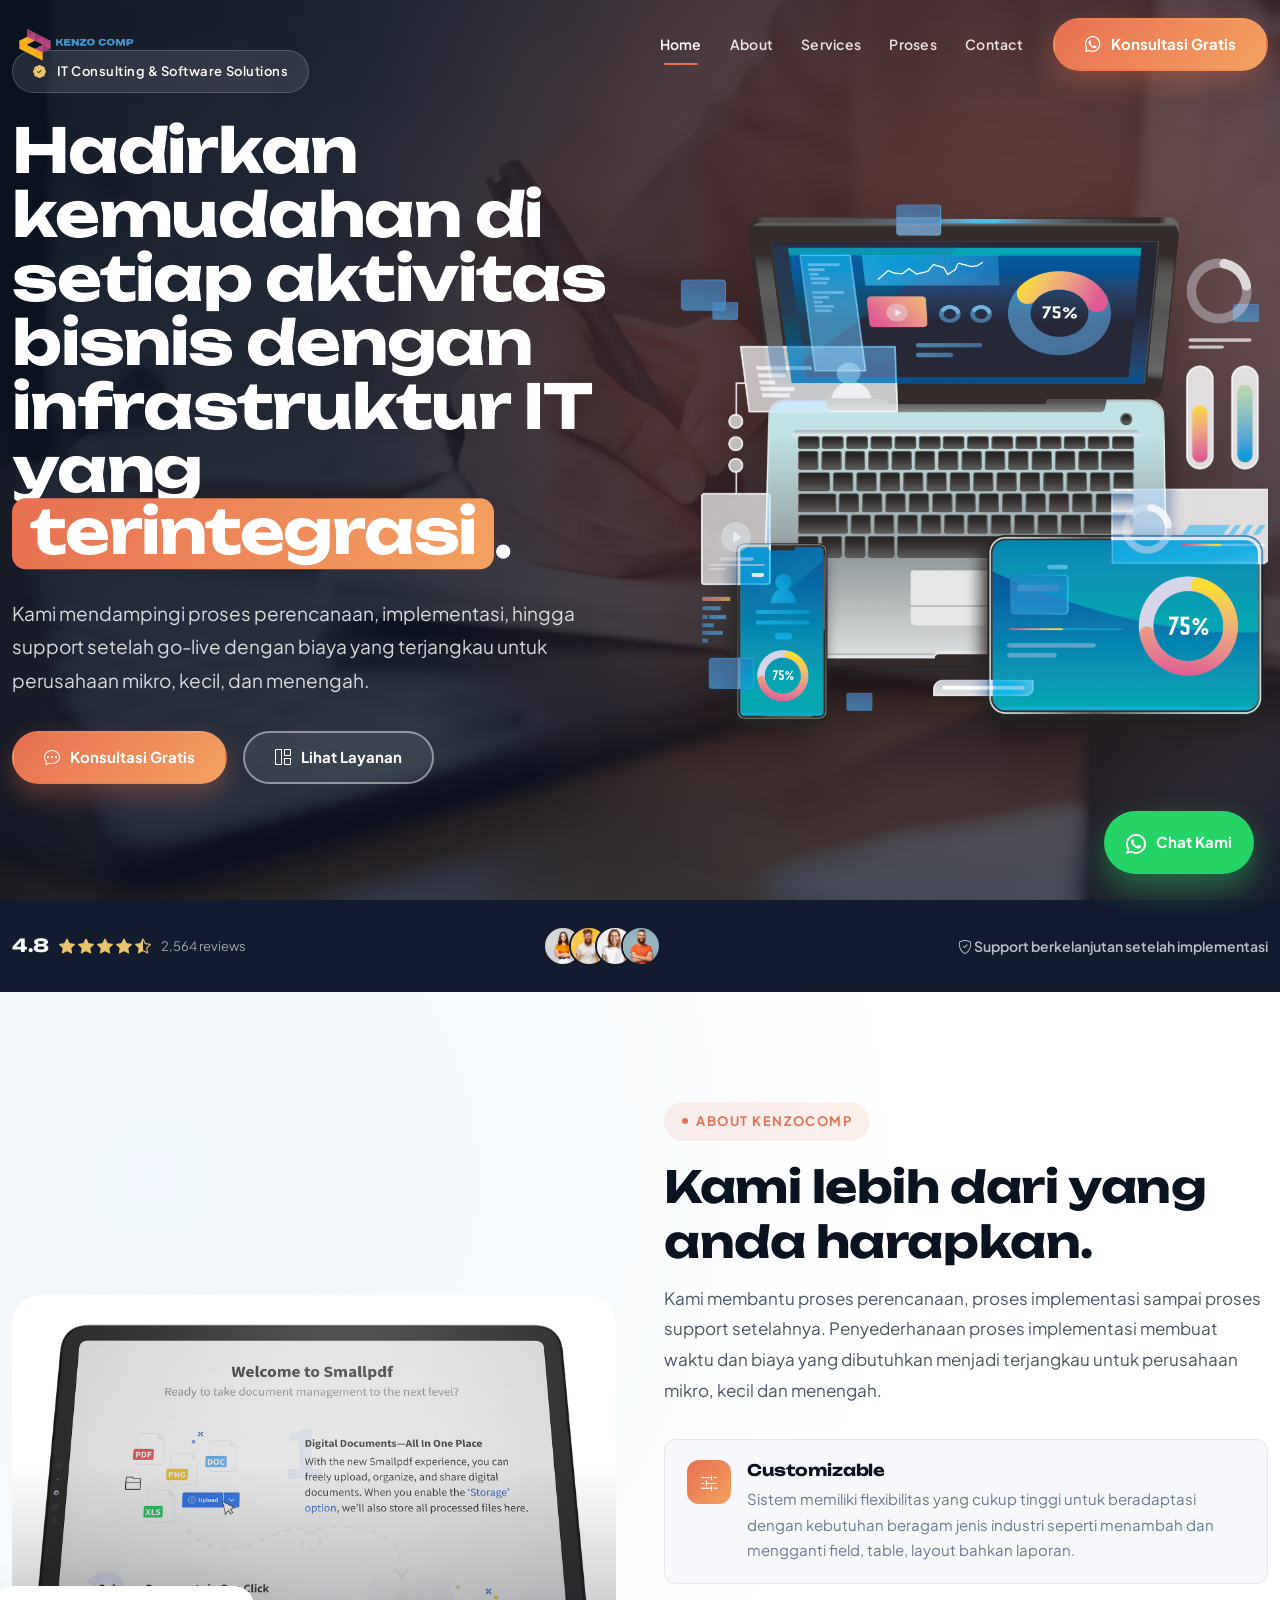
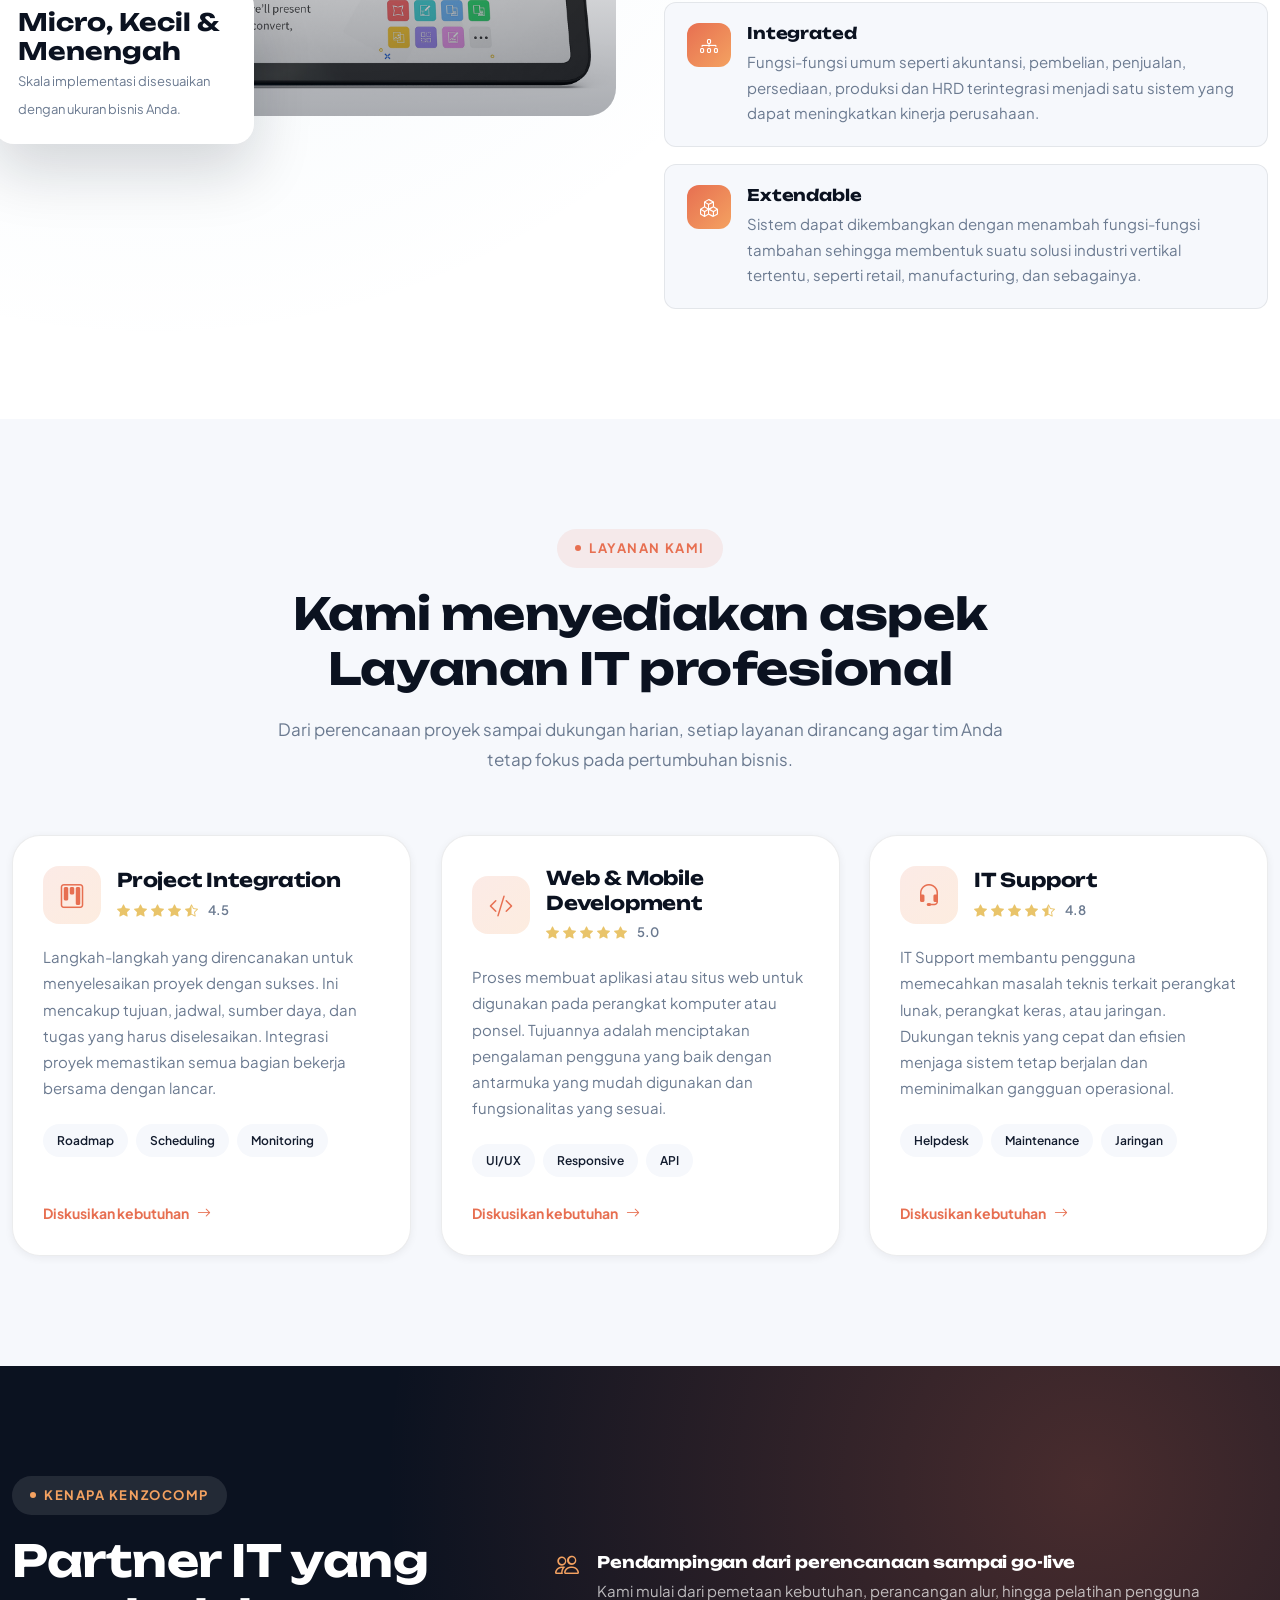
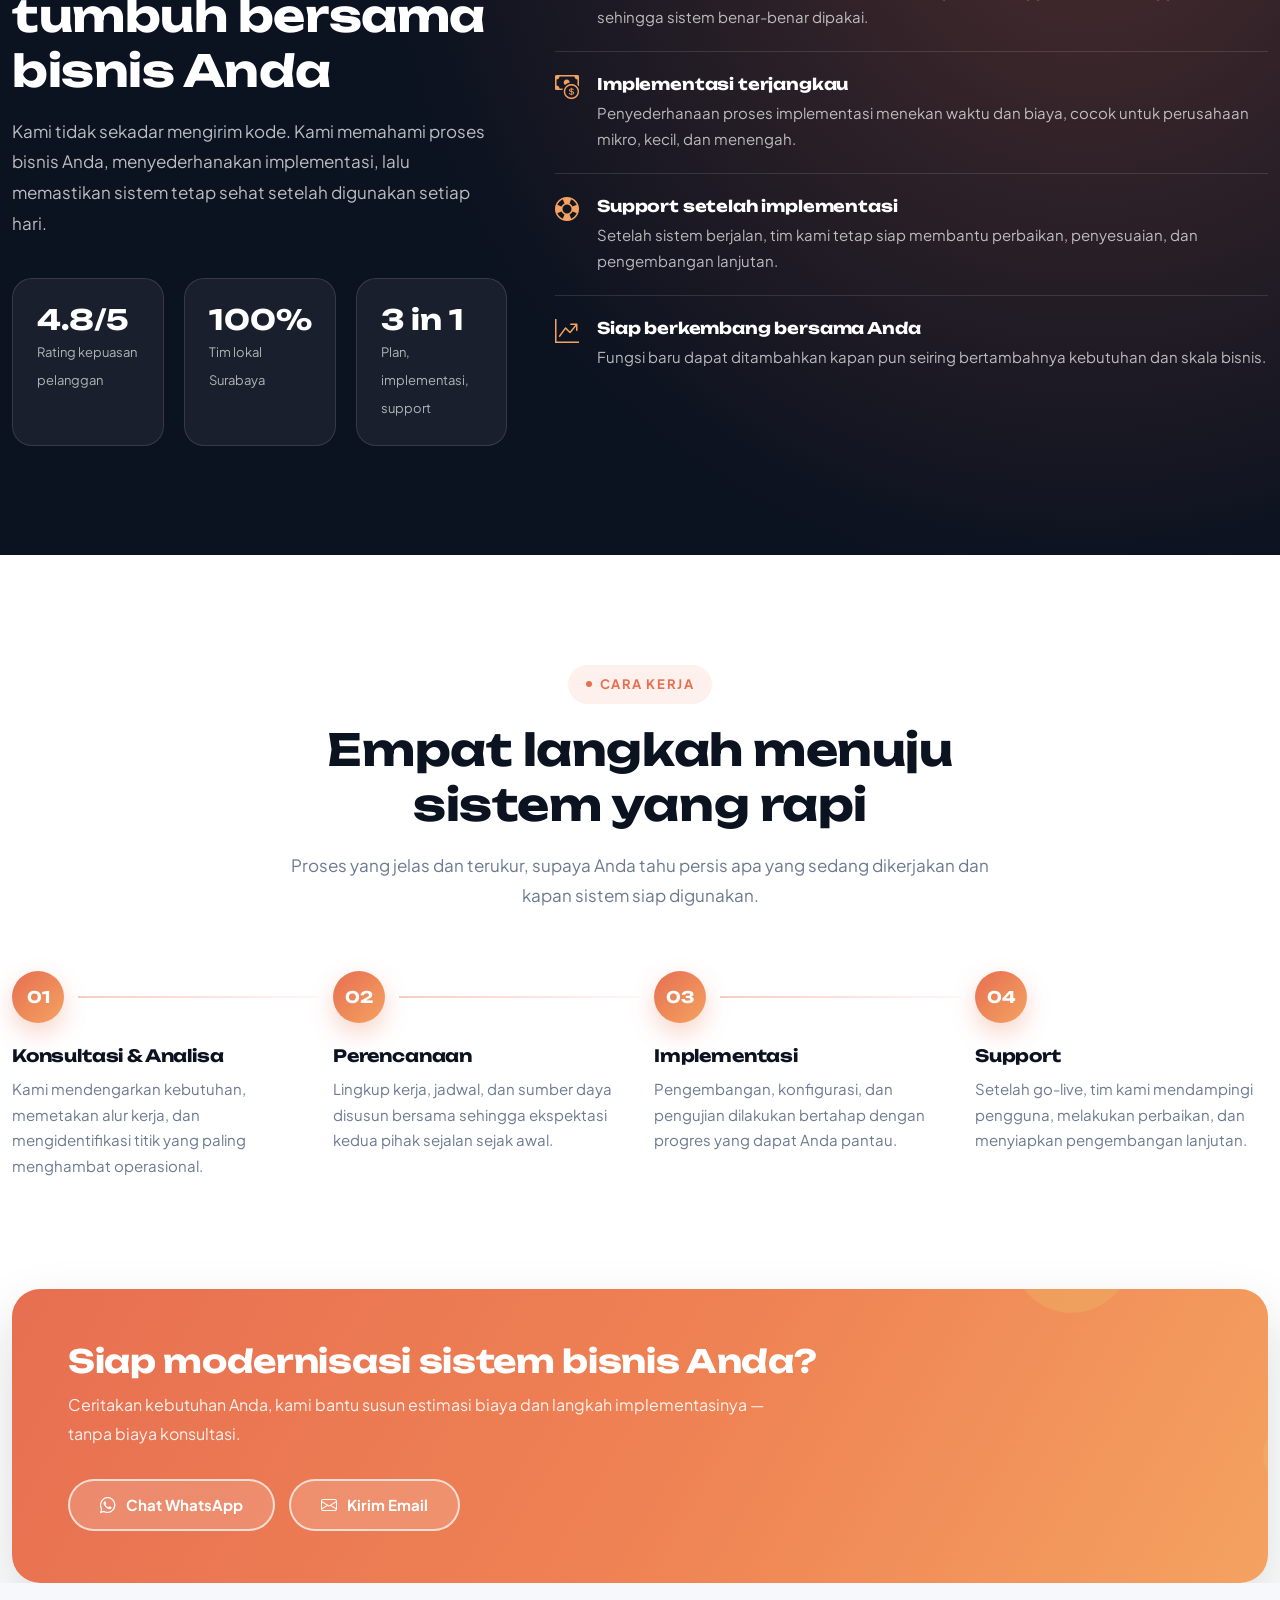
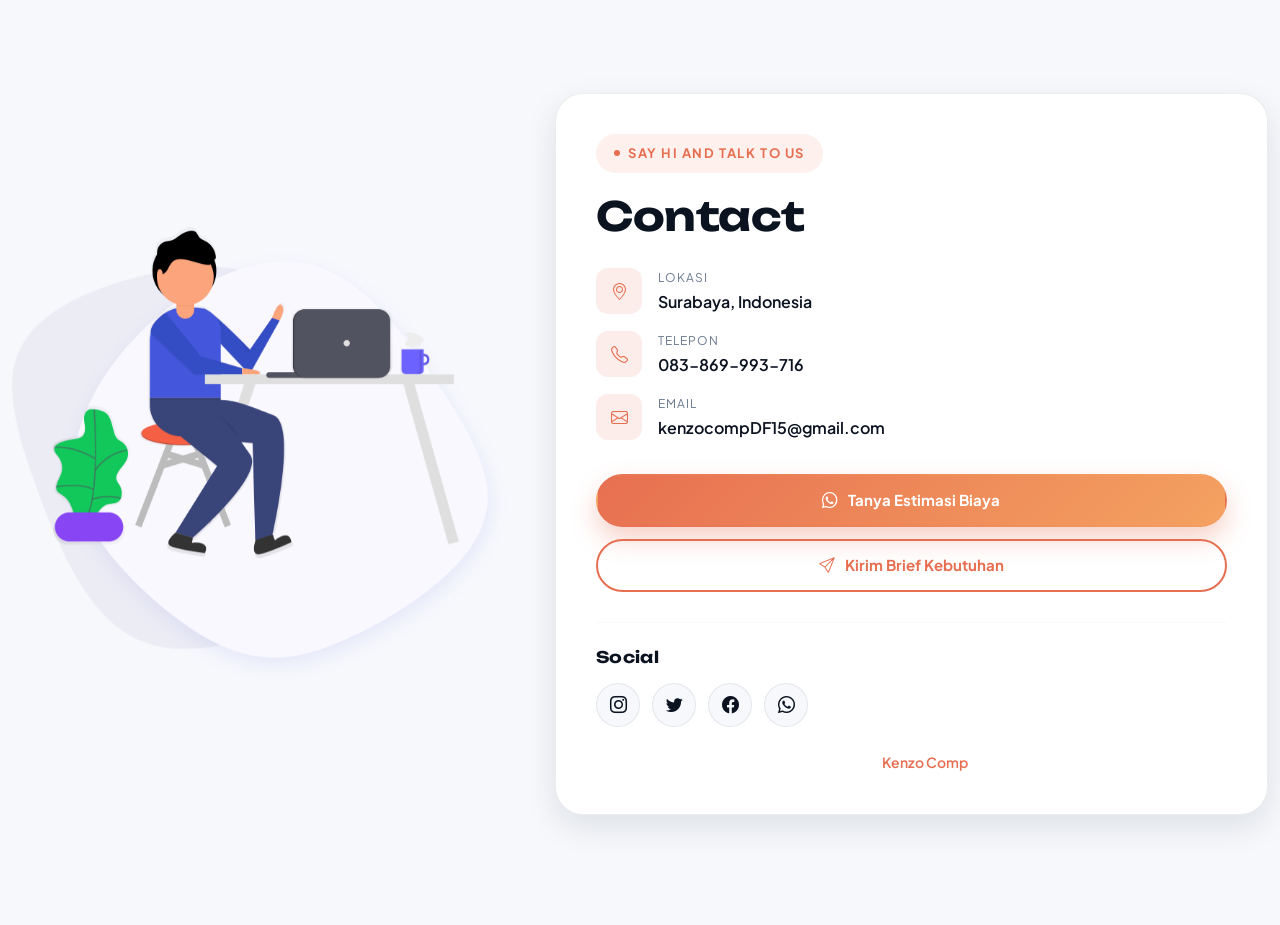
==== commit 1ba12c80: "UPDATE - Patch 2" ====
--- a/index.html
+++ b/index.html
@@ -1,349 +1,623 @@
 <!doctype html>
-<html lang="en">
+<html lang="id">
 <head>
     <meta charset="utf-8">
     <meta name="viewport" content="width=device-width, initial-scale=1">
 
-    <meta name="description" content="">
-    <meta name="author" content="">
-
-    <title>KenzoComp</title>
-
-    <!-- CSS FILES -->        
+    <title>KenzoComp | IT Consulting &amp; Software Solutions Surabaya</title>
+    <meta name="description" content="KenzoComp membantu perencanaan, implementasi, dan support sistem ERP serta aplikasi web &amp; mobile untuk perusahaan mikro, kecil, dan menengah di Surabaya.">
+    <meta name="keywords" content="IT consulting Surabaya, jasa pembuatan sistem ERP, software house Surabaya, aplikasi web, aplikasi mobile, IT support">
+    <meta name="author" content="KenzoComp">
+    <meta name="theme-color" content="#0b1220">
+    <link rel="canonical" href="https://kenzocomp.github.io/">
+
+    <meta property="og:type" content="website">
+    <meta property="og:site_name" content="KenzoComp">
+    <meta property="og:title" content="KenzoComp | IT Consulting &amp; Software Solutions">
+    <meta property="og:description" content="Hadirkan kemudahan di setiap aktivitas bisnis dengan infrastruktur IT yang terintegrasi.">
+    <meta property="og:image" content="images/kenzocomp.png">
+    <meta name="twitter:card" content="summary_large_image">
+
+    <link rel="icon" href="images/logoKENZO1.png" type="image/png">
+
+    <!-- CSS FILES -->
     <link rel="preconnect" href="https://fonts.googleapis.com">
-
     <link rel="preconnect" href="https://fonts.gstatic.com" crossorigin>
-
-    <link href="https://fonts.googleapis.com/css2?family=Unbounded:wght@300;400;600;700&display=swap" rel="stylesheet">
+    <link href="https://fonts.googleapis.com/css2?family=Plus+Jakarta+Sans:wght@400;500;600;700&family=Unbounded:wght@400;600;700&display=swap" rel="stylesheet">
 
     <link href="css/bootstrap.min.css" rel="stylesheet">
-
     <link href="css/bootstrap-icons.css" rel="stylesheet">
-
     <link href="css/templatemo-ebook-landing.css" rel="stylesheet">
-<!--
-
-TemplateMo 588 ebook landing
-
-https://templatemo.com/tm-588-ebook-landing
-
--->
+    <link href="css/kenzocomp.css" rel="stylesheet">
+
+    <script type="application/ld+json">
+    {
+        "@context": "https://schema.org",
+        "@type": "ProfessionalService",
+        "name": "KenzoComp",
+        "description": "IT Consulting & Software Solutions: sistem ERP, aplikasi web & mobile, dan IT support untuk perusahaan mikro, kecil, dan menengah.",
+        "image": "images/kenzocomp.png",
+        "logo": "images/logoKENZO1.png",
+        "email": "kenzocompDF15@gmail.com",
+        "telephone": "+6283869993716",
+        "address": {
+            "@type": "PostalAddress",
+            "addressLocality": "Surabaya",
+            "addressCountry": "ID"
+        },
+        "areaServed": "Indonesia",
+        "aggregateRating": {
+            "@type": "AggregateRating",
+            "ratingValue": "4.8",
+            "reviewCount": "2564"
+        }
+    }
+    </script>
 </head>
 
 <body>
 
     <main>
 
-        <nav class="navbar navbar-expand-lg">
-            <div class="container">
-                <a class="navbar-brand" href="index.html">
-                    <a class="navbar-brand" href="#"><img src="images/logoKENZO1.png" alt="logo" width="250" height="100"></a>
-                    <button class="navbar-toggler" type="button" data-toggle="collapse" data-target="#navbarNav"
-                    aria-controls="navbarNav" aria-expanded="false" aria-label="Toggle navigation">
-                    <!-- <span class="navbar-toggler-icon"></span> -->
-                    <!-- <span>Kenzo</span><span>Comp</span> -->
-                </a>
-
-               <!--  <div class="d-lg-none ms-auto me-3">
-                    <a href="https://api.whatsapp.com/send/?phone=83869993716&text=Hai+Kevin%2C+saya+ingin+bertanya+tentang+Kenzo+Comp?&type=phone_number&app_absent=0" class="btn custom-btn custom-border-btn btn-naira btn-inverted">
-                        <i class="btn-icon bi-whatsapp"></i>
-                        <span class="bi bi-telephone"> Tanya Estimasi Biaya</span>
+        <div class="sticky-wrapper">
+            <nav class="navbar navbar-expand-lg" aria-label="Navigasi utama">
+                <div class="container">
+                    <a class="navbar-brand" href="#section_1" aria-label="KenzoComp, kembali ke beranda">
+                        <img src="images/logoKENZO1.png" alt="Logo KenzoComp" width="250" height="88">
                     </a>
-                </div> -->
-
-                <button class="navbar-toggler" type="button" data-bs-toggle="collapse" data-bs-target="#navbarNav" aria-controls="navbarNav" aria-expanded="false" aria-label="Toggle navigation">
-                    <span class="navbar-toggler-icon"></span>
-                </button>
-
-                <div class="collapse navbar-collapse" id="navbarNav">
-                    <ul class="navbar-nav ms-lg-auto me-lg-4">
-                        <li class="nav-item">
-                            <a class="nav-link click-scroll" href="#section_1">Home</a>
-                        </li>
-
-                        <li class="nav-item">
-                            <a class="nav-link click-scroll" href="#section_2">About</a>
-                        </li>
-
-                        <li class="nav-item">
-                            <a class="nav-link click-scroll" href="#section_3">Services</a>
-                        </li>
-
-                        <li class="nav-item">
-                            <a class="nav-link click-scroll" href="#section_5">Contact</a>
-                        </li>
-                    </ul>
-
-                    <div class="d-none d-lg-block">
-                        <a href="https://api.whatsapp.com/send/?phone=83869993716&text=Hai+Kevin%2C+saya+ingin+bertanya+tentang+Kenzo+Comp?&type=phone_number&app_absent=0" class="btn custom-btn custom-border-btn btn-naira btn-inverted">
-                            <i class="btn-icon bi-whatsapp"></i>
-                            <span class="bi bi-telephone"> Tanya Estimasi Biaya</span><!-- duplicated above one for mobile -->
-                        </a>
-                    </div>
-                </div>
-            </div>
-        </nav>
-
-
-        <section class="hero-section d-flex justify-content-center align-items-center" id="section_1">
-            <div class="container">
-                <div class="row">
-
-                    <div class="col-lg-6 col-12 mb-5 pb-5 pb-lg-0 mb-lg-0">
-
-                        <h6>
-                            <style>/*! elementor - v3.15.0 - 20-08-2023 */
-                            .elementor-heading-title{padding:0;margin:0;line-height:1}.elementor-widget-heading .elementor-heading-title[class*=elementor-size-]>a{color:inherit;font-size:inherit;line-height:inherit}.elementor-widget-heading .elementor-heading-title.elementor-size-small{font-size:15px}.elementor-widget-heading .elementor-heading-title.elementor-size-medium{font-size:19px}.elementor-widget-heading .elementor-heading-title.elementor-size-large{font-size:29px}.elementor-widget-heading .elementor-heading-title.elementor-size-xl{font-size:39px}.elementor-widget-heading .elementor-heading-title.elementor-size-xxl{font-size:59px}</style>IT Consulting &amp; Software <span style="background: linear-gradient(90deg, #F36F4F 0%, #697795 100%);border-radius: 6px;color:#fff;padding:2px 14px;display:inline-block;font-weight:700">Solutions</span>
-                        </h6>
-
-                        <h6 class="text-white mb-4"> Hadirkan kemudahan di setiap aktivitas bisnis dengan infrastruktur IT yang terintegrasi.</h6>
-                        <a href="#section_2" class="btn custom-btn smoothscroll me-3">Discover More</a>
-
-                        <a href="#section_3" class="link link--kale smoothscroll">Support</a>
-                    </div>
-
-                    <div class="hero-image-wrap col-lg-5 col-12 mt-3 mt-lg-0">
-                        <img src="images/beranda.png" class="hero-image img-fluid" alt="JASA PEMBUATAN SISTEM ERP BISNIS">
-                    </div>
-
-                </div>
-            </div>
-        </section>
-
-
-        <section class="featured-section">
-            <div class="container">
-                <div class="row">
-
-                    <div class="col-lg-8 col-12">
-                        <div class="avatar-group d-flex flex-wrap align-items-center">
-                            <img src="images/avatar/portrait-beautiful-young-woman-standing-grey-wall.jpg" class="img-fluid avatar-image" alt="">
-
-                            <img src="images/avatar/portrait-young-redhead-bearded-male.jpg" class="img-fluid avatar-image avatar-image-left" alt="">
-
-                            <img src="images/avatar/pretty-blonde-woman.jpg" class="img-fluid avatar-image avatar-image-left" alt="">
-
-                            <img src="images/avatar/studio-portrait-emotional-happy-funny-smiling-boyfriend.jpg" class="img-fluid avatar-image avatar-image-left" alt="">
-
-                            <div class="reviews-group mt-3 mt-lg-0">
-                                <strong>4.8</strong>
-
-                                <i class="bi-star-fill"></i>
-                                <i class="bi-star-fill"></i>
-                                <i class="bi-star-fill"></i>
-                                <i class="bi-star-fill"></i>
-                                <i class="bi-star"></i>
-
-                                <small class="ms-3">2,564 reviews</small>
-                            </div>
-                        </div>
-                    </div>
-                </div>
-            </div>
-        </section>
-
-
-        <section class="py-lg-5"></section>
-
+
+                    <button class="navbar-toggler" type="button" data-bs-toggle="collapse" data-bs-target="#navbarNav"
+                            aria-controls="navbarNav" aria-expanded="false" aria-label="Buka menu navigasi">
+                        <span class="navbar-toggler-icon"></span>
+                    </button>
+
+                    <div class="collapse navbar-collapse" id="navbarNav">
+                        <ul class="navbar-nav ms-lg-auto me-lg-3">
+                            <li class="nav-item">
+                                <a class="nav-link click-scroll" href="#section_1">Home</a>
+                            </li>
+
+                            <li class="nav-item">
+                                <a class="nav-link click-scroll" href="#section_2">About</a>
+                            </li>
+
+                            <li class="nav-item">
+                                <a class="nav-link click-scroll" href="#section_3">Services</a>
+                            </li>
+
+                            <li class="nav-item">
+                                <a class="nav-link click-scroll" href="#section_4">Proses</a>
+                            </li>
+
+                            <li class="nav-item">
+                                <a class="nav-link click-scroll" href="#section_5">Contact</a>
+                            </li>
+                        </ul>
+
+                        <div class="nav-btn-wrap d-none d-lg-block">
+                            <a href="https://api.whatsapp.com/send/?phone=83869993716&amp;text=Hai+Kevin%2C+saya+ingin+bertanya+tentang+Kenzo+Comp?&amp;type=phone_number&amp;app_absent=0"
+                               class="kc-btn kc-btn--primary" target="_blank" rel="noopener">
+                                <i class="bi bi-whatsapp"></i>
+                                <span>Konsultasi Gratis</span>
+                            </a>
+                        </div>
+                    </div>
+                </div>
+            </nav>
+        </div>
+
+        <section class="hero-section d-flex align-items-center" id="section_1">
+            <div class="container">
+                <div class="row align-items-center g-5">
+
+                    <div class="col-lg-6 col-12">
+                        <div class="hero-copy">
+                            <span class="hero-badge kc-reveal">
+                                <i class="bi bi-patch-check-fill"></i> IT Consulting &amp; Software Solutions
+                            </span>
+
+                            <h1 class="hero-title kc-reveal">
+                                Hadirkan kemudahan di setiap aktivitas bisnis dengan infrastruktur IT yang
+                                <span class="hero-highlight">terintegrasi</span>.
+                            </h1>
+
+                            <p class="hero-subtitle kc-reveal">
+                                Kami mendampingi proses perencanaan, implementasi, hingga support setelah go-live
+                                dengan biaya yang terjangkau untuk perusahaan mikro, kecil, dan menengah.
+                            </p>
+
+                            <div class="hero-actions kc-reveal">
+                                <a href="#section_5" class="kc-btn kc-btn--primary click-scroll">
+                                    <i class="bi bi-chat-dots"></i>
+                                    <span>Konsultasi Gratis</span>
+                                </a>
+
+                                <a href="#section_3" class="kc-btn kc-btn--ghost click-scroll">
+                                    <i class="bi bi-grid-1x2"></i>
+                                    <span>Lihat Layanan</span>
+                                </a>
+                            </div>
+
+                            <div class="hero-stats kc-reveal">
+                                <div class="hero-stat">
+                                    <strong class="hero-stat-value">ERP</strong>
+                                    <span class="hero-stat-label">Terintegrasi</span>
+                                </div>
+
+                                <div class="hero-stat">
+                                    <strong class="hero-stat-value">Custom</strong>
+                                    <span class="hero-stat-label">Sesuai Proses Bisnis</span>
+                                </div>
+
+                                <div class="hero-stat">
+                                    <strong class="hero-stat-value">Surabaya</strong>
+                                    <span class="hero-stat-label">Tim Lokal</span>
+                                </div>
+                            </div>
+                        </div>
+                    </div>
+
+                    <div class="col-lg-6 col-12">
+                        <div class="hero-visual kc-reveal">
+                            <img src="images/beranda.png" class="hero-image img-fluid"
+                                 alt="Ilustrasi solusi ERP bisnis KenzoComp" width="2110" height="2110">
+                        </div>
+                    </div>
+
+                </div>
+            </div>
+        </section>
+
+        <section class="kc-trust">
+            <div class="container">
+                <div class="kc-trust-inner">
+                    <div class="kc-trust-rating">
+                        <span class="kc-trust-score">4.8</span>
+
+                        <span class="kc-stars" aria-hidden="true">
+                            <i class="bi bi-star-fill"></i>
+                            <i class="bi bi-star-fill"></i>
+                            <i class="bi bi-star-fill"></i>
+                            <i class="bi bi-star-fill"></i>
+                            <i class="bi bi-star-half"></i>
+                        </span>
+
+                        <span class="kc-trust-count">2,564 reviews</span>
+                    </div>
+
+                    <div class="kc-avatar-stack" aria-hidden="true">
+                        <img src="images/avatar/portrait-beautiful-young-woman-standing-grey-wall.jpg" alt="" width="500" height="334" loading="lazy">
+                        <img src="images/avatar/portrait-young-redhead-bearded-male.jpg" alt="" width="500" height="334" loading="lazy">
+                        <img src="images/avatar/pretty-blonde-woman.jpg" alt="" width="500" height="334" loading="lazy">
+                        <img src="images/avatar/studio-portrait-emotional-happy-funny-smiling-boyfriend.jpg" alt="" width="500" height="334" loading="lazy">
+                    </div>
+
+                    <span class="kc-trust-label">
+                        <i class="bi bi-shield-check"></i> Support berkelanjutan setelah implementasi
+                    </span>
+                </div>
+            </div>
+        </section>
 
         <section class="book-section section-padding" id="section_2">
             <div class="container">
-                <div class="row">
+                <div class="row align-items-center g-5">
 
                     <div class="col-lg-6 col-12">
-                        <img src="images/tablet-screen-contents.jpg" class="img-fluid" alt="">
-                    </div>
-
-                    <div class="col-lg-6 col-md-12 about-title">
-                        <h2 class="mb-4">About KENZOCOMP</h2>
-                        <h6>Kami lebih dari yang anda harapkan.</h6>
-                        <!-- Content Column -->
-                        <div class="paragraph py-4 w-75">
-                           <p class="para">Kami membantu proses perencanaan, proses implementasi sampai proses support setelahnya. Penyederhanaan proses implementasi membuat waktu dan biaya yang dibutuhkan menjadi terjangkau untuk perusahaan mikro, kecil dan menengah</p>
-                           <!-- Feature Block -->
-                           <div class="feature-block">
-                            <div class="inner-box">
-                                <div class="icon flaticon-award-1"></div>
-                                <h6>Customizable</h6>
-                                <div class="feature-text">Sistem memiliki flexibilitas yang cukup tinggi untuk beradaptasi dengan kebutuhan beragam jenis industri seperti menambah dan mengganti field, table, layout bahkan laporan.</div>
-                            </div>
-                        </div>
-
-                        <!-- Feature Block -->
-                        <div class="feature-block">
-                            <div class="inner-box">
-                                <div class="icon flaticon-award-1"></div>
-                                <h6>Integrated</h6>
-                                <div class="feature-text">Fungsi-fungsi umum seperti akuntansi, pembelian, penjualan, persediaan, produksi dan hrd terintegrasi menjadi satu sistem yang dapat meningkatkan kinerja perusahaan.</div>
-                            </div>
-                        </div>
-
-                        <!-- Feature Block -->
-                        <div class="feature-block">
-                            <div class="inner-box">
-                                <div class="icon flaticon-award-1"></div>
-                                <h6>Extendable</h6>
-                                <div class="feature-text">Sistem dapat dikembangkan dengan menambah fungsi-funsi tambahan sehingga membentuk suatu solusi industri vertikal tertentu. Seperti retail, manufacturing, dsb.</div>
-                            </div>
-                        </div>
-                    </div>
-                </div>
-
-            </div>
-        </div>
-    </section>
-
-    <section class="reviews-section section-padding" id="section_3">
-        <div class="container">
-            <div class="row">
-
-                <div class="col-lg-12 col-12 text-center mb-5">
-                    <h6>Layanan Kami</h6>
-
-                    <h2>Kami menyediakan aspek Layanan IT profesional</h2>
-                </div>
-
-                <div class="col-lg-4 col-12">
-                    <div class="custom-block d-flex flex-wrap">
-                        <div class="custom-block-image-wrap d-flex flex-column">
-                            <img src="images/avatar/portrait-beautiful-young-woman-standing-grey-wall.jpg" class="img-fluid avatar-image" alt="">
-
-                            <div class="text-center mt-3">
-                                <strong class="d-block text-white">Project<br/>Integration</strong>
-                            </div>
-                        </div>
-
-                        <div class="custom-block-info">
-                            <div class="reviews-group mb-3">
-                                <strong>4.5</strong>
-
-                                <i class="bi-star-fill"></i>
-                                <i class="bi-star-fill"></i>
-                                <i class="bi-star-fill"></i>
-                                <i class="bi-star-fill"></i>
-                                <i class="bi-star"></i>
-                            </div>
-
-                            <p class="mb-0">Langkah-langkah yang direncanakan untuk menyelesaikan proyek dengan sukses. Ini mencakup tujuan, jadwal, sumber daya, dan tugas yang harus diselesaikan. Integrasi proyek memastikan semua bagian bekerja bersama dengan lancar. Planning kerja mencakup pengidentifikasian tugas, alokasi sumber daya, jadwal waktu, dan pengawasan progres. Hal ini memungkinkan koordinasi yang baik, meminimalkan risiko, dan mencapai tujuan akhir proyek secara efisien.</p>
-                        </div>
-                    </div>
-                </div>
-
-                <div class="col-lg-4 col-12 my-5 my-lg-0">
-                    <div class="custom-block d-flex flex-wrap">
-                        <div class="custom-block-image-wrap d-flex flex-column">
-                            <img src="images/avatar/portrait-young-redhead-bearded-male.jpg" class="img-fluid avatar-image avatar-image-left" alt="">
-
-                            <div class="text-center mt-3">
-                                <strong class="d-block text-white">Web & Mobile<br/>Development</strong>
-                            </div>
-                        </div>
-
-                        <div class="custom-block-info">
-                            <div class="reviews-group mb-3">
-                                <strong>5</strong>
-
-                                <i class="bi-star-fill"></i>
-                                <i class="bi-star-fill"></i>
-                                <i class="bi-star-fill"></i>
-                                <i class="bi-star-fill"></i>
-                                <i class="bi-star-fill"></i>
-                            </div>
-
-                            <p class="mb-0">Proses membuat aplikasi atau situs web untuk digunakan pada perangkat komputer atau ponsel. Tujuannya adalah menciptakan pengalaman pengguna yang baik dengan antarmuka yang mudah digunakan dan fungsionalitas yang sesuai. Ini melibatkan pemrograman, desain grafis, dan pengoptimalan untuk memastikan kinerja yang baik dan responsif. Dengan menggunakan berbagai bahasa pemrograman dan teknologi, pengembang menciptakan aplikasi yang memenuhi kebutuhan pengguna, mulai dari situs web sederhana hingga aplikasi kompleks dengan fitur canggih.</p>
-                        </div>
-                    </div>
-                </div>
-
-                <div class="col-lg-4 col-12">
-                    <div class="custom-block d-flex flex-wrap">
-                        <div class="custom-block-image-wrap d-flex flex-column">
-                            <img src="images/avatar/pretty-blonde-woman.jpg" class="img-fluid avatar-image" alt="">
-
-                            <div class="text-center mt-3">
-                                <strong class="d-block text-white">IT<br/>Support</strong>
-                            </div>
-                        </div>
-
-                        <div class="custom-block-info">
-                            <div class="reviews-group mb-3">
-                                <strong>4.8</strong>
-
-                                <i class="bi-star-fill"></i>
-                                <i class="bi-star-fill"></i>
-                                <i class="bi-star-fill"></i>
-                                <i class="bi-star-fill"></i>
-                                <i class="bi-star"></i>
-                            </div>
-
-                            <p class="mb-0">IT Support bertujuan untuk membantu pengguna dalam memecahkan masalah teknis terkait perangkat lunak, perangkat keras, atau jaringan. Mereka memberikan bantuan, solusi, dan panduan kepada pengguna untuk menjaga kelancaran operasional, memperbaiki gangguan, serta mengoptimalkan penggunaan teknologi dalam lingkungan kerja. Dengan memberikan dukungan teknis yang cepat dan efisien, IT Support memastikan bahwa sistem komputer dan teknologi terus berjalan dengan baik, meningkatkan produktivitas, dan meminimalkan gangguan dalam kegiatan sehari-hari.</p>
-                        </div>
-                    </div>
-                </div>
-
-            </div>
-        </div>
-    </section>
-
-
-    <section class="contact-section section-padding" id="section_5">
-        <div class="container">
-            <div class="row">
-
-                <div class="col-lg-5 col-12 mx-auto">
-                 <img src="images/about-us.png" class="img-fluid" alt="">
-                </div>
-
-                <div class="col-lg-6 col-12">
-                    <h6 class="mt-5">Say hi and talk to us</h6>
-
-                    <h2 class="mb-4">Contact</h2>
-
-                    <p class="mb-3">
-                        <i class="bi-geo-alt me-2"></i>
-                        Surabaya, Indonesia
+                        <div class="about-visual kc-reveal">
+                            <div class="about-image-frame">
+                                <img src="images/tablet-screen-contents.jpg" class="about-image"
+                                     alt="Tampilan dashboard sistem ERP pada tablet" width="1836" height="1280" loading="lazy">
+                            </div>
+
+                            <div class="about-badge">
+                                <strong>Micro, Kecil &amp; Menengah</strong>
+                                <span>Skala implementasi disesuaikan dengan ukuran bisnis Anda.</span>
+                            </div>
+                        </div>
+                    </div>
+
+                    <div class="col-lg-6 col-12 about-title">
+                        <div class="kc-reveal">
+                            <span class="kc-eyebrow">About KenzoComp</span>
+                            <h2 class="kc-section-title">Kami lebih dari yang anda harapkan.</h2>
+                            <p class="about-lead">
+                                Kami membantu proses perencanaan, proses implementasi sampai proses support setelahnya.
+                                Penyederhanaan proses implementasi membuat waktu dan biaya yang dibutuhkan menjadi
+                                terjangkau untuk perusahaan mikro, kecil dan menengah.
+                            </p>
+                        </div>
+
+                        <div class="kc-feature-list">
+                            <div class="kc-feature kc-reveal">
+                                <span class="kc-feature-icon"><i class="bi bi-sliders2"></i></span>
+                                <div>
+                                    <h6>Customizable</h6>
+                                    <p>Sistem memiliki flexibilitas yang cukup tinggi untuk beradaptasi dengan kebutuhan beragam jenis industri seperti menambah dan mengganti field, table, layout bahkan laporan.</p>
+                                </div>
+                            </div>
+
+                            <div class="kc-feature kc-reveal">
+                                <span class="kc-feature-icon"><i class="bi bi-diagram-3"></i></span>
+                                <div>
+                                    <h6>Integrated</h6>
+                                    <p>Fungsi-fungsi umum seperti akuntansi, pembelian, penjualan, persediaan, produksi dan HRD terintegrasi menjadi satu sistem yang dapat meningkatkan kinerja perusahaan.</p>
+                                </div>
+                            </div>
+
+                            <div class="kc-feature kc-reveal">
+                                <span class="kc-feature-icon"><i class="bi bi-boxes"></i></span>
+                                <div>
+                                    <h6>Extendable</h6>
+                                    <p>Sistem dapat dikembangkan dengan menambah fungsi-fungsi tambahan sehingga membentuk suatu solusi industri vertikal tertentu, seperti retail, manufacturing, dan sebagainya.</p>
+                                </div>
+                            </div>
+                        </div>
+                    </div>
+
+                </div>
+            </div>
+        </section>
+
+        <section class="reviews-section section-padding" id="section_3">
+            <div class="container">
+                <div class="kc-section-head kc-section-head--center kc-reveal">
+                    <span class="kc-eyebrow">Layanan Kami</span>
+                    <h2 class="kc-section-title">Kami menyediakan aspek Layanan IT profesional</h2>
+                    <p class="kc-section-lead">
+                        Dari perencanaan proyek sampai dukungan harian, setiap layanan dirancang agar tim Anda tetap
+                        fokus pada pertumbuhan bisnis.
                     </p>
-
-                    <p class="mb-2">
-                        <a href="tel: 083-869-993-716" class="contact-link">
-                            083-869-993-716 
-                        </a>
+                </div>
+
+                <div class="kc-card-grid">
+
+                    <article class="kc-card kc-reveal">
+                        <div class="kc-card-head">
+                            <span class="kc-card-icon"><i class="bi bi-kanban"></i></span>
+                            <div>
+                                <h3 class="kc-card-title">Project Integration</h3>
+                                <div class="kc-card-rating">
+                                    <i class="bi bi-star-fill"></i>
+                                    <i class="bi bi-star-fill"></i>
+                                    <i class="bi bi-star-fill"></i>
+                                    <i class="bi bi-star-fill"></i>
+                                    <i class="bi bi-star-half"></i>
+                                    <span>4.5</span>
+                                </div>
+                            </div>
+                        </div>
+
+                        <div class="kc-card-body">
+                            <p>
+                                Langkah-langkah yang direncanakan untuk menyelesaikan proyek dengan sukses. Ini mencakup
+                                tujuan, jadwal, sumber daya, dan tugas yang harus diselesaikan. Integrasi proyek memastikan
+                                semua bagian bekerja bersama dengan lancar.
+                            </p>
+
+                            <div class="kc-card-tags">
+                                <span class="kc-tag">Roadmap</span>
+                                <span class="kc-tag">Scheduling</span>
+                                <span class="kc-tag">Monitoring</span>
+                            </div>
+
+                            <a href="#section_5" class="kc-card-link click-scroll">
+                                Diskusikan kebutuhan <i class="bi bi-arrow-right"></i>
+                            </a>
+                        </div>
+                    </article>
+
+                    <article class="kc-card kc-reveal">
+                        <div class="kc-card-head">
+                            <span class="kc-card-icon"><i class="bi bi-code-slash"></i></span>
+                            <div>
+                                <h3 class="kc-card-title">Web &amp; Mobile Development</h3>
+                                <div class="kc-card-rating">
+                                    <i class="bi bi-star-fill"></i>
+                                    <i class="bi bi-star-fill"></i>
+                                    <i class="bi bi-star-fill"></i>
+                                    <i class="bi bi-star-fill"></i>
+                                    <i class="bi bi-star-fill"></i>
+                                    <span>5.0</span>
+                                </div>
+                            </div>
+                        </div>
+
+                        <div class="kc-card-body">
+                            <p>
+                                Proses membuat aplikasi atau situs web untuk digunakan pada perangkat komputer atau ponsel.
+                                Tujuannya adalah menciptakan pengalaman pengguna yang baik dengan antarmuka yang mudah
+                                digunakan dan fungsionalitas yang sesuai.
+                            </p>
+
+                            <div class="kc-card-tags">
+                                <span class="kc-tag">UI/UX</span>
+                                <span class="kc-tag">Responsive</span>
+                                <span class="kc-tag">API</span>
+                            </div>
+
+                            <a href="#section_5" class="kc-card-link click-scroll">
+                                Diskusikan kebutuhan <i class="bi bi-arrow-right"></i>
+                            </a>
+                        </div>
+                    </article>
+
+                    <article class="kc-card kc-reveal">
+                        <div class="kc-card-head">
+                            <span class="kc-card-icon"><i class="bi bi-headset"></i></span>
+                            <div>
+                                <h3 class="kc-card-title">IT Support</h3>
+                                <div class="kc-card-rating">
+                                    <i class="bi bi-star-fill"></i>
+                                    <i class="bi bi-star-fill"></i>
+                                    <i class="bi bi-star-fill"></i>
+                                    <i class="bi bi-star-fill"></i>
+                                    <i class="bi bi-star-half"></i>
+                                    <span>4.8</span>
+                                </div>
+                            </div>
+                        </div>
+
+                        <div class="kc-card-body">
+                            <p>
+                                IT Support membantu pengguna memecahkan masalah teknis terkait perangkat lunak, perangkat
+                                keras, atau jaringan. Dukungan teknis yang cepat dan efisien menjaga sistem tetap berjalan
+                                dan meminimalkan gangguan operasional.
+                            </p>
+
+                            <div class="kc-card-tags">
+                                <span class="kc-tag">Helpdesk</span>
+                                <span class="kc-tag">Maintenance</span>
+                                <span class="kc-tag">Jaringan</span>
+                            </div>
+
+                            <a href="#section_5" class="kc-card-link click-scroll">
+                                
+
+                                Diskusikan kebutuhan <i class="bi bi-arrow-right"></i>
+                            </a>
+                        </div>
+                    </article>
+
+                </div>
+            </div>
+        </section>
+
+        <section class="kc-why section-padding">
+            <div class="container">
+                <div class="row align-items-center g-5">
+
+                    <div class="col-lg-5 col-12">
+                        <div class="kc-reveal">
+                            <span class="kc-eyebrow">Kenapa KenzoComp</span>
+                            <h2 class="kc-section-title">Partner IT yang tumbuh bersama bisnis Anda</h2>
+                            <p class="kc-section-lead">
+                                Kami tidak sekadar mengirim kode. Kami memahami proses bisnis Anda, menyederhanakan
+                                implementasi, lalu memastikan sistem tetap sehat setelah digunakan setiap hari.
+                            </p>
+
+                            <div class="kc-stat-grid">
+                                <div class="kc-stat">
+                                    <strong>4.8/5</strong>
+                                    <span>Rating kepuasan pelanggan</span>
+                                </div>
+
+                                <div class="kc-stat">
+                                    <strong>100%</strong>
+                                    <span>Tim lokal Surabaya</span>
+                                </div>
+
+                                <div class="kc-stat">
+                                    <strong>3 in 1</strong>
+                                    <span>Plan, implementasi, support</span>
+                                </div>
+                            </div>
+                        </div>
+                    </div>
+
+                    <div class="col-lg-7 col-12">
+                        <div class="kc-reveal">
+                            <div class="kc-why-item">
+                                <i class="bi bi-people"></i>
+                                <div>
+                                    <h6>Pendampingan dari perencanaan sampai go-live</h6>
+                                    <p>Kami mulai dari pemetaan kebutuhan, perancangan alur, hingga pelatihan pengguna sehingga sistem benar-benar dipakai.</p>
+                                </div>
+                            </div>
+
+                            <div class="kc-why-item">
+                                <i class="bi bi-cash-coin"></i>
+                                <div>
+                                    <h6>Implementasi terjangkau</h6>
+                                    <p>Penyederhanaan proses implementasi menekan waktu dan biaya, cocok untuk perusahaan mikro, kecil, dan menengah.</p>
+                                </div>
+                            </div>
+
+                            <div class="kc-why-item">
+                                <i class="bi bi-life-preserver"></i>
+                                <div>
+                                    <h6>Support setelah implementasi</h6>
+                                    <p>Setelah sistem berjalan, tim kami tetap siap membantu perbaikan, penyesuaian, dan pengembangan lanjutan.</p>
+                                </div>
+                            </div>
+
+                            <div class="kc-why-item">
+                                <i class="bi bi-graph-up-arrow"></i>
+                                <div>
+                                    <h6>Siap berkembang bersama Anda</h6>
+                                    <p>Fungsi baru dapat ditambahkan kapan pun seiring bertambahnya kebutuhan dan skala bisnis.</p>
+                                </div>
+                            </div>
+                        </div>
+                    </div>
+
+                </div>
+            </div>
+        </section>
+        <section class="kc-process section-padding" id="section_4">
+            <div class="container">
+                <div class="kc-section-head kc-section-head--center kc-reveal">
+                    <span class="kc-eyebrow">Cara Kerja</span>
+                    <h2 class="kc-section-title">Empat langkah menuju sistem yang rapi</h2>
+                    <p class="kc-section-lead">
+                        Proses yang jelas dan terukur, supaya Anda tahu persis apa yang sedang dikerjakan dan kapan
+                        sistem siap digunakan.
                     </p>
-
-                    <p>
-                        <a href="mailto:info@company.com" class="contact-link">
-                            kenzocompDF15@gmail.com
-                        </a>
-                    </p>
-
-                    <h6 class="site-footer-title mt-5 mb-3">Social</h6>
-
-                    <ul class="social-icon mb-4">
-                        <li class="social-icon-item">
-                            <a href="https://www.instagram.com/kenzocomp/" class="social-icon-link bi-instagram"></a>
-                        </li>
-
-                        <li class="social-icon-item">
-                            <a href="https://www.instagram.com/kenzocomp/" class="social-icon-link bi-twitter"></a>
-                        </li>
-
-                        <li class="social-icon-item">
-                            <a href="https://www.instagram.com/kenzocomp/" class="social-icon-link bi-facebook"></a>
-                        </li>
-
-                        <li class="social-icon-item">
-                            <a href="https://api.whatsapp.com/send/?phone=83869993716&text=Hai+Kevin%2C+saya+ingin+bertanya+tentang+Kenzo+Comp?&type=phone_number&app_absent=0" class="social-icon-link bi-whatsapp"></a>
-                        </li>
-                    </ul>
-
-                    <p class="copyright-text">Copyright © 2023 KENZOCOMP company
-                        <br><br><a rel="nofollow" href="#" target="_blank"><span style="color: var(--primary-color);">Kenzo Comp</span></a></p>
-                    </div>
-
-                </div>
-            </div>
-        </section>
+                </div>
+
+                <div class="kc-steps">
+                    <div class="kc-step kc-reveal">
+                        <span class="kc-step-number">01</span>
+                        <h6>Konsultasi &amp; Analisa</h6>
+                        <p>Kami mendengarkan kebutuhan, memetakan alur kerja, dan mengidentifikasi titik yang paling menghambat operasional.</p>
+                    </div>
+
+                    <div class="kc-step kc-reveal">
+                        <span class="kc-step-number">02</span>
+                        <h6>Perencanaan</h6>
+                        <p>Lingkup kerja, jadwal, dan sumber daya disusun bersama sehingga ekspektasi kedua pihak sejalan sejak awal.</p>
+                    </div>
+
+                    <div class="kc-step kc-reveal">
+                        <span class="kc-step-number">03</span>
+                        <h6>Implementasi</h6>
+                        <p>Pengembangan, konfigurasi, dan pengujian dilakukan bertahap dengan progres yang dapat Anda pantau.</p>
+                    </div>
+
+                    <div class="kc-step kc-reveal">
+                                            <span class="kc-step-number">04</span>
+                                            <h6>Support</h6>
+                                            <p>Setelah go-live, tim kami mendampingi pengguna, melakukan perbaikan, dan menyiapkan pengembangan lanjutan.</p>
+                                        </div>
+                                    </div>
+            </div>
+        </section>
+
+        <section class="kc-cta-band">
+            <div class="container">
+                <div class="kc-cta kc-reveal">
+                    <div class="kc-cta-inner">
+                        <div>
+                            <h3>Siap modernisasi sistem bisnis Anda?</h3>
+                            <p>Ceritakan kebutuhan Anda, kami bantu susun estimasi biaya dan langkah implementasinya — tanpa biaya konsultasi.</p>
+                        </div>
+
+                        <div class="kc-cta-actions">
+                            <a href="https://api.whatsapp.com/send/?phone=83869993716&amp;text=Hai+Kevin%2C+saya+ingin+bertanya+tentang+Kenzo+Comp?&amp;type=phone_number&amp;app_absent=0"
+                               class="kc-btn kc-btn--ghost" target="_blank" rel="noopener">
+                                <i class="bi bi-whatsapp"></i>
+                                <span>Chat WhatsApp</span>
+                            </a>
+
+                            <a href="mailto:kenzocompDF15@gmail.com" class="kc-btn kc-btn--ghost">
+                                <i class="bi bi-envelope"></i>
+                                <span>Kirim Email</span>
+                            </a>
+                        </div>
+                    </div>
+                </div>
+            </div>
+        </section>
+
+        <section class="contact-section section-padding" id="section_5">
+            <div class="container">
+                <div class="row align-items-center g-5">
+
+                    <div class="col-lg-5 col-12">
+                        <div class="contact-visual kc-reveal">
+                            <img src="images/about-us.png" alt="Ilustrasi tim KenzoComp siap membantu" width="687" height="631" loading="lazy">
+                        </div>
+                    </div>
+
+                    <div class="col-lg-7 col-12">
+                        <div class="contact-card kc-reveal">
+                            <span class="kc-eyebrow">Say hi and talk to us</span>
+                            <h2 class="kc-section-title mb-4">Contact</h2>
+
+                            <div class="kc-contact-list">
+                                <div class="kc-contact-item">
+                                    <i class="bi bi-geo-alt"></i>
+                                    <div>
+                                        <span>Lokasi</span>
+                                        <strong>Surabaya, Indonesia</strong>
+                                    </div>
+                                </div>
+
+                                <a href="tel:+6283869993716" class="kc-contact-item">
+                                    <i class="bi bi-telephone"></i>
+                                    <div>
+                                        <span>Telepon</span>
+                                        <strong>083-869-993-716</strong>
+                                    </div>
+                                </a>
+
+                                <a href="mailto:kenzocompDF15@gmail.com" class="kc-contact-item">
+                                    <i class="bi bi-envelope"></i>
+                                    <div>
+                                        <span>Email</span>
+                                        <strong>kenzocompDF15@gmail.com</strong>
+                                    </div>
+                                </a>
+                            </div>
+
+                            <div class="kc-contact-actions">
+                                <a href="https://api.whatsapp.com/send/?phone=83869993716&amp;text=Hai+Kevin%2C+saya+ingin+bertanya+tentang+Kenzo+Comp?&amp;type=phone_number&amp;app_absent=0"
+                                   class="kc-btn kc-btn--primary kc-btn--block" target="_blank" rel="noopener">
+                                    <i class="bi bi-whatsapp"></i>
+                                    <span>Tanya Estimasi Biaya</span>
+                                </a>
+
+                                <a href="mailto:kenzocompDF15@gmail.com" class="kc-btn kc-btn--outline kc-btn--block">
+                                    <i class="bi bi-send"></i>
+                                    <span>Kirim Brief Kebutuhan</span>
+                                </a>
+                            </div>
+
+                            <hr class="kc-contact-divider">
+
+                            <h6 class="site-footer-title">Social</h6>
+
+                            <ul class="social-icon mb-4">
+                                <li class="social-icon-item">
+                                    <a href="https://www.instagram.com/kenzocomp/" class="social-icon-link bi-instagram"
+                                       target="_blank" rel="noopener" aria-label="Instagram KenzoComp"></a>
+                                </li>
+
+                                <li class="social-icon-item">
+                                    <a href="https://www.instagram.com/kenzocomp/" class="social-icon-link bi-twitter"
+                                       target="_blank" rel="noopener" aria-label="Twitter KenzoComp"></a>
+                                </li>
+
+                                <li class="social-icon-item">
+                                    <a href="https://www.instagram.com/kenzocomp/" class="social-icon-link bi-facebook"
+                                       target="_blank" rel="noopener" aria-label="Facebook KenzoComp"></a>
+                                </li>
+
+                                <li class="social-icon-item">
+                                    <a href="https://api.whatsapp.com/send/?phone=83869993716&amp;text=Hai+Kevin%2C+saya+ingin+bertanya+tentang+Kenzo+Comp?&amp;type=phone_number&amp;app_absent=0"
+                                       class="social-icon-link bi-whatsapp" target="_blank" rel="noopener"
+                                       aria-label="WhatsApp KenzoComp"></a>
+                                </li>
+                            </ul>
+
+                            <p class="copyright-text">
+                                Copyright &copy; 2023 KENZOCOMP company &middot;
+                                <a href="#section_1" class="click-scroll">Kenzo Comp</a>
+                            </p>
+                        </div>
+                    </div>
+
+                </div>
+            </div>
+        </section>
+
     </main>
+
+    <a href="https://api.whatsapp.com/send/?phone=83869993716&amp;text=Hai+Kevin%2C+saya+ingin+bertanya+tentang+Kenzo+Comp?&amp;type=phone_number&amp;app_absent=0"
+       class="kc-whatsapp-float" target="_blank" rel="noopener" aria-label="Hubungi KenzoComp via WhatsApp">
+        <i class="bi bi-whatsapp"></i>
+        <span>Chat Kami</span>
+    </a>
 
     <!-- JAVASCRIPT FILES -->
     <script src="js/jquery.min.js"></script>
--- a/css/kenzocomp.css
+++ b/css/kenzocomp.css
@@ -0,0 +1,1661 @@
+/*---------------------------------------
+  KENZOCOMP — MODERN LANDING STYLESHEET
+  Loaded after templatemo-ebook-landing.css
+-----------------------------------------*/
+
+/*---------------------------------------
+  DESIGN TOKENS
+-----------------------------------------*/
+:root {
+  --kc-ink: #0b1220;
+  --kc-ink-soft: #131c2e;
+  --kc-primary: #e76f51;
+  --kc-primary-dark: #d2553a;
+  --kc-accent: #f4a261;
+  --kc-gold: #e9c46a;
+  --kc-blue: #2e86c1;
+  --kc-text: #4a5568;
+  --kc-muted: #6b7a90;
+  --kc-surface: #ffffff;
+  --kc-surface-2: #f6f8fc;
+  --kc-border: rgba(11, 18, 32, 0.08);
+  --kc-shadow-sm: 0 2px 8px rgba(11, 18, 32, 0.06);
+  --kc-shadow-md: 0 12px 32px rgba(11, 18, 32, 0.1);
+  --kc-shadow-lg: 0 28px 60px rgba(11, 18, 32, 0.16);
+  --kc-radius-sm: 12px;
+  --kc-radius-md: 20px;
+  --kc-radius-lg: 28px;
+  --kc-radius-pill: 100px;
+  --kc-heading-font: 'Unbounded', sans-serif;
+  --kc-body-font: 'Plus Jakarta Sans', 'Unbounded', sans-serif;
+  --kc-nav-height: 84px;
+  --kc-ease: cubic-bezier(0.22, 0.61, 0.36, 1);
+}
+
+/*---------------------------------------
+  BASE
+-----------------------------------------*/
+html {
+  scroll-behavior: smooth;
+  scroll-padding-top: var(--kc-nav-height);
+  -webkit-text-size-adjust: 100%;
+}
+
+body {
+  background-color: var(--kc-surface);
+  color: var(--kc-text);
+  font-family: var(--kc-body-font);
+  font-size: 16px;
+  line-height: 1.75;
+  overflow-x: hidden;
+}
+
+h1,
+h2,
+h3,
+h4,
+h5,
+h6 {
+  font-family: var(--kc-heading-font);
+  color: var(--kc-ink);
+  line-height: 1.25;
+  letter-spacing: -0.01em;
+}
+
+p {
+  color: var(--kc-text);
+  font-family: var(--kc-body-font);
+  line-height: 1.8;
+}
+
+a {
+  color: var(--kc-primary);
+  text-decoration: none;
+}
+
+a:hover {
+  color: var(--kc-primary-dark);
+}
+
+img {
+  max-width: 100%;
+  height: auto;
+}
+
+::selection {
+  background-color: var(--kc-primary);
+  color: #fff;
+}
+
+:focus-visible {
+  outline: 3px solid var(--kc-accent);
+  outline-offset: 3px;
+  border-radius: 4px;
+}
+
+.section-padding {
+  padding-top: 110px;
+  padding-bottom: 110px;
+}
+
+/*---------------------------------------
+  SHARED PIECES
+-----------------------------------------*/
+.kc-eyebrow {
+  display: inline-flex;
+  align-items: center;
+  gap: 8px;
+  background: rgba(231, 111, 81, 0.1);
+  border-radius: var(--kc-radius-pill);
+  color: var(--kc-primary);
+  font-family: var(--kc-body-font);
+  font-size: 13px;
+  font-weight: 700;
+  letter-spacing: 0.12em;
+  text-transform: uppercase;
+  margin-bottom: 18px;
+  padding: 8px 18px;
+}
+
+.kc-eyebrow::before {
+  content: "";
+  width: 6px;
+  height: 6px;
+  border-radius: 50%;
+  background: var(--kc-primary);
+}
+
+.kc-section-title {
+  font-size: clamp(1.75rem, 1.1rem + 2.2vw, 2.75rem);
+  font-weight: 700;
+  margin-bottom: 18px;
+}
+
+.kc-section-lead {
+  color: var(--kc-muted);
+  font-size: 1.0625rem;
+  max-width: 62ch;
+}
+
+.kc-section-head {
+  margin-bottom: 60px;
+}
+
+.kc-section-head--center {
+  margin-left: auto;
+  margin-right: auto;
+  max-width: 760px;
+  text-align: center;
+}
+
+.kc-section-head--center .kc-section-lead {
+  margin-left: auto;
+  margin-right: auto;
+}
+
+.kc-btn {
+  align-items: center;
+  border: 2px solid transparent;
+  border-radius: var(--kc-radius-pill);
+  display: inline-flex;
+  font-family: var(--kc-body-font);
+  font-size: 15px;
+  font-weight: 700;
+  gap: 10px;
+  justify-content: center;
+  line-height: 1.2;
+  padding: 15px 30px;
+  transition: transform 0.3s var(--kc-ease), box-shadow 0.3s var(--kc-ease),
+    background-color 0.3s var(--kc-ease), color 0.3s var(--kc-ease),
+    border-color 0.3s var(--kc-ease);
+}
+
+.kc-btn i {
+  font-size: 1.05em;
+}
+
+.kc-btn--primary {
+  background: linear-gradient(135deg, var(--kc-primary) 0%, var(--kc-accent) 100%);
+  box-shadow: 0 12px 26px rgba(231, 111, 81, 0.32);
+  color: #fff;
+}
+
+.kc-btn--primary:hover {
+  box-shadow: 0 18px 34px rgba(231, 111, 81, 0.42);
+  color: #fff;
+  transform: translateY(-3px);
+}
+
+.kc-btn--ghost {
+  background: rgba(255, 255, 255, 0.08);
+  border-color: rgba(255, 255, 255, 0.45);
+  color: #fff;
+}
+
+.kc-btn--ghost:hover {
+  background: #fff;
+  border-color: #fff;
+  color: var(--kc-ink);
+  transform: translateY(-3px);
+}
+
+.kc-btn--outline {
+  background: transparent;
+  border-color: var(--kc-primary);
+  color: var(--kc-primary);
+}
+
+.kc-btn--outline:hover {
+  background: var(--kc-primary);
+  color: #fff;
+  transform: translateY(-3px);
+}
+
+.kc-btn--block {
+  width: 100%;
+}
+
+/*---------------------------------------
+  NAVIGATION
+-----------------------------------------*/
+.sticky-wrapper {
+  position: fixed;
+  top: 0;
+  right: 0;
+  left: 0;
+  z-index: 100;
+}
+
+.navbar {
+  background: transparent;
+  padding-bottom: 18px;
+  padding-top: 18px;
+  transition: background-color 0.35s var(--kc-ease), box-shadow 0.35s var(--kc-ease),
+    padding 0.35s var(--kc-ease);
+  z-index: 99;
+}
+
+.sticky-wrapper.is-sticky .navbar,
+.navbar.kc-navbar--solid {
+  background-color: rgba(11, 18, 32, 0.92);
+  backdrop-filter: blur(14px);
+  -webkit-backdrop-filter: blur(14px);
+  box-shadow: 0 10px 30px rgba(11, 18, 32, 0.22);
+  padding-bottom: 10px;
+  padding-top: 10px;
+}
+
+.navbar-brand {
+  display: block;
+  padding: 0;
+}
+
+.navbar-brand img {
+  display: block;
+  height: 46px;
+  width: auto;
+}
+
+.navbar-nav .nav-link {
+  color: rgba(255, 255, 255, 0.86);
+  display: inline-block;
+  font-family: var(--kc-body-font);
+  font-size: 14px;
+  font-weight: 600;
+  letter-spacing: 0.02em;
+  padding: 10px 4px;
+  position: relative;
+  transition: color 0.25s var(--kc-ease);
+}
+
+.navbar-nav .nav-link::after {
+  background: var(--kc-primary);
+  border-radius: 2px;
+  bottom: 2px;
+  content: "";
+  height: 2px;
+  left: 4px;
+  position: absolute;
+  transform: scaleX(0);
+  transform-origin: left center;
+  transition: transform 0.3s var(--kc-ease);
+  width: calc(100% - 8px);
+}
+
+.navbar-nav .nav-link:hover,
+.navbar-nav .nav-link.active {
+  color: #fff;
+}
+
+.navbar-nav .nav-link:hover::after,
+.navbar-nav .nav-link.active::after {
+  transform: scaleX(1);
+}
+
+.navbar-expand-lg .navbar-nav .nav-link {
+  margin: 0 14px;
+  padding: 10px 0;
+}
+
+.navbar-toggler {
+  border: 0;
+  border-radius: 10px;
+  cursor: pointer;
+  height: 40px;
+  margin: 0;
+  outline: none;
+  padding: 0;
+  width: 40px;
+}
+
+.navbar-toggler:focus {
+  box-shadow: none;
+  outline: none;
+}
+
+.navbar-toggler .navbar-toggler-icon {
+  background: #fff;
+  display: block;
+  height: 2px;
+  margin: 0 auto;
+  position: relative;
+  transition: background 10ms 300ms ease;
+  width: 24px;
+}
+
+.navbar-toggler .navbar-toggler-icon::before,
+.navbar-toggler .navbar-toggler-icon::after {
+  background: #fff;
+  content: "";
+  height: 2px;
+  left: 0;
+  position: absolute;
+  right: 0;
+  transition: top 300ms 350ms ease, transform 300ms 50ms ease;
+  width: 24px;
+}
+
+.navbar-toggler .navbar-toggler-icon::before {
+  top: -7px;
+}
+
+.navbar-toggler .navbar-toggler-icon::after {
+  top: 7px;
+}
+
+.navbar-toggler[aria-expanded="true"] .navbar-toggler-icon {
+  background: transparent;
+}
+
+.navbar-toggler[aria-expanded="true"] .navbar-toggler-icon::before,
+.navbar-toggler[aria-expanded="true"] .navbar-toggler-icon::after {
+  top: 0;
+  transition: top 300ms 50ms ease, transform 300ms 350ms ease;
+}
+
+.navbar-toggler[aria-expanded="true"] .navbar-toggler-icon::before {
+  transform: rotate(45deg);
+}
+
+.navbar-toggler[aria-expanded="true"] .navbar-toggler-icon::after {
+  transform: rotate(-45deg);
+}
+
+/*---------------------------------------
+  HERO
+-----------------------------------------*/
+.hero-section {
+  background-color: var(--kc-ink);
+  background-image: url('../images/BG.jpg');
+  background-position: center;
+  background-repeat: no-repeat;
+  background-size: cover;
+  display: flex;
+  min-height: 100svh;
+  overflow: hidden;
+  padding-bottom: 90px;
+  padding-top: calc(var(--kc-nav-height) + 60px);
+  position: relative;
+}
+
+.hero-section::before {
+  background: linear-gradient(
+    135deg,
+    rgba(11, 18, 32, 0.96) 0%,
+    rgba(11, 18, 32, 0.86) 45%,
+    rgba(19, 28, 46, 0.72) 100%
+  );
+  content: "";
+  inset: 0;
+  position: absolute;
+}
+
+.hero-section::after {
+  background: radial-gradient(
+    circle at 78% 32%,
+    rgba(231, 111, 81, 0.42) 0%,
+    rgba(231, 111, 81, 0) 58%
+  );
+  content: "";
+  inset: 0;
+  pointer-events: none;
+  position: absolute;
+}
+
+.hero-section .container {
+  position: relative;
+  z-index: 2;
+}
+
+.hero-section .row {
+  position: static;
+  top: auto;
+}
+
+.hero-copy {
+  max-width: 620px;
+}
+
+.hero-badge {
+  align-items: center;
+  background: rgba(255, 255, 255, 0.1);
+  border: 1px solid rgba(255, 255, 255, 0.18);
+  border-radius: var(--kc-radius-pill);
+  color: #fff;
+  display: inline-flex;
+  font-size: 13px;
+  font-weight: 600;
+  gap: 10px;
+  letter-spacing: 0.04em;
+  margin-bottom: 26px;
+  padding: 9px 20px;
+}
+
+.hero-badge i {
+  color: var(--kc-gold);
+}
+
+.hero-title {
+  color: #fff;
+  font-size: clamp(3rem, 2rem + 2.3vw, 6rem);
+  font-weight: 700;
+  letter-spacing: -0.02em;
+  line-height: 1.04;
+  margin-bottom: 24px;
+  max-width: 620px;
+  word-break: break-word;
+}
+
+.hero-title .hero-highlight {
+  background: linear-gradient(120deg, var(--kc-primary) 0%, var(--kc-accent) 100%);
+  border-radius: 14px;
+  color: #fff;
+  display: inline-block;
+  padding: 2px 18px 5px;
+  transform: translateY(-0.06em);
+  white-space: nowrap;
+}
+
+.hero-subtitle {
+  color: rgba(255, 255, 255, 0.82);
+  font-family: var(--kc-body-font);
+  font-size: clamp(1rem, 0.95rem + 0.3vw, 1.25rem);
+  font-weight: 400;
+  line-height: 1.75;
+  margin-bottom: 34px;
+  max-width: 580px;
+}
+
+.hero-actions {
+  align-items: center;
+  display: flex;
+  flex-wrap: wrap;
+  gap: 16px;
+}
+
+.hero-stats {
+  border-top: 1px solid rgba(255, 255, 255, 0.14);
+  display: flex;
+  flex-wrap: wrap;
+  gap: 40px;
+  margin-top: 52px;
+  padding-top: 30px;
+}
+
+.hero-stat-value {
+  color: #fff;
+  display: block;
+  font-family: var(--kc-heading-font);
+  font-size: 1.75rem;
+  font-weight: 700;
+  line-height: 1.2;
+}
+
+.hero-stat-label {
+  color: rgba(255, 255, 255, 0.66);
+  font-size: 13px;
+  letter-spacing: 0.06em;
+  text-transform: uppercase;
+}
+
+.hero-visual {
+  position: relative;
+}
+
+.hero-image {
+  animation: kc-float 7s ease-in-out infinite;
+  bottom: auto;
+  display: block;
+  filter: drop-shadow(0 30px 60px rgba(0, 0, 0, 0.45));
+  margin: auto;
+  max-width: 100%;
+  position: relative;
+  width: 100%;
+  z-index: 2;
+}
+
+@keyframes kc-float {
+  0%,
+  100% {
+    transform: translateY(0);
+  }
+
+  50% {
+    transform: translateY(-16px);
+  }
+}
+
+.hero-float-card {
+  align-items: center;
+  animation: kc-float 6s ease-in-out infinite;
+  background: rgba(255, 255, 255, 0.97);
+  border-radius: var(--kc-radius-md);
+  bottom: 6%;
+  box-shadow: var(--kc-shadow-lg);
+  display: flex;
+  gap: 14px;
+  left: 0;
+  padding: 16px 22px;
+  position: absolute;
+  z-index: 3;
+  }
+
+  .hero-float-card i {
+    background: rgba(231, 111, 81, 0.12);
+    border-radius: 50%;
+    color: var(--kc-primary);
+    display: grid;
+    font-size: 1.15rem;
+    height: 42px;
+    place-items: center;
+    width: 42px;
+  }
+
+  .hero-float-card strong {
+    color: var(--kc-ink);
+    display: block;
+    font-family: var(--kc-heading-font);
+    font-size: 0.9375rem;
+    font-weight: 700;
+    line-height: 1.3;
+  }
+
+  .hero-float-card span {
+    color: var(--kc-muted);
+    font-size: 0.8125rem;
+  }
+
+  /*---------------------------------------
+    TRUST BAR
+  -----------------------------------------*/
+  .kc-trust {
+    background-color: var(--kc-ink-soft);
+    padding-bottom: 26px;
+    padding-top: 26px;
+  }
+
+  .kc-trust-inner {
+    align-items: center;
+    display: flex;
+    flex-wrap: wrap;
+    gap: 22px 34px;
+    justify-content: space-between;
+  }
+
+  .kc-trust-label {
+    color: rgba(255, 255, 255, 0.72);
+    font-size: 14px;
+    font-weight: 600;
+  }
+
+  .kc-trust-rating {
+    align-items: center;
+    display: flex;
+    gap: 10px;
+  }
+
+  .kc-trust-score {
+    color: #fff;
+    font-family: var(--kc-heading-font);
+    font-size: 1.125rem;
+    font-weight: 700;
+  }
+
+  .kc-stars {
+    color: var(--kc-gold);
+    display: inline-flex;
+    gap: 3px;
+  }
+
+  .kc-trust-count {
+    color: rgba(255, 255, 255, 0.6);
+    font-size: 13px;
+  }
+
+  .kc-avatar-stack {
+    align-items: center;
+    display: flex;
+  }
+
+  .kc-avatar-stack img {
+    border: 2px solid var(--kc-ink-soft);
+    border-radius: 50%;
+    height: 40px;
+    object-fit: cover;
+    width: 40px;
+  }
+
+  .kc-avatar-stack img + img {
+    margin-left: -14px;
+  }
+
+  /*---------------------------------------
+    ABOUT
+  -----------------------------------------*/
+  .book-section {
+    background: var(--kc-surface);
+    position: relative;
+  }
+
+  .book-section::before {
+    background: radial-gradient(
+      circle at 12% 18%,
+      rgba(46, 134, 193, 0.08) 0%,
+      rgba(46, 134, 193, 0) 55%
+    );
+    content: "";
+    inset: 0;
+    pointer-events: none;
+    position: absolute;
+  }
+
+  .about-visual {
+    position: relative;
+  }
+
+  .about-image {
+    border-radius: var(--kc-radius-lg);
+    box-shadow: var(--kc-shadow-md);
+    display: block;
+    object-fit: cover;
+    width: 100%;
+  }
+
+  .about-image-frame {
+    border-radius: var(--kc-radius-lg);
+    overflow: hidden;
+    position: relative;
+  }
+
+  .about-image-frame::after {
+    background: linear-gradient(
+      180deg,
+      rgba(11, 18, 32, 0) 40%,
+      rgba(11, 18, 32, 0.35) 100%
+    );
+    content: "";
+    inset: 0;
+    position: absolute;
+  }
+
+  .about-badge {
+    background: var(--kc-surface);
+    border-radius: var(--kc-radius-md);
+    bottom: -28px;
+    box-shadow: var(--kc-shadow-lg);
+    left: -18px;
+    max-width: 260px;
+    padding: 22px 24px;
+    position: absolute;
+  }
+
+  .about-badge strong {
+    color: var(--kc-ink);
+    display: block;
+    font-family: var(--kc-heading-font);
+    font-size: 1.5rem;
+    font-weight: 700;
+    line-height: 1.2;
+  }
+
+  .about-badge span {
+    color: var(--kc-muted);
+    font-size: 13px;
+    line-height: 1.5;
+  }
+
+  .about-title {
+    position: relative;
+  }
+
+  .about-title h2 {
+    margin-bottom: 14px;
+  }
+
+  .about-title h6 {
+    color: var(--kc-primary);
+    font-size: 1.125rem;
+    font-weight: 600;
+    margin-bottom: 18px;
+  }
+
+  .about-lead {
+    color: var(--kc-text);
+    font-size: 1.0625rem;
+    max-width: 60ch;
+  }
+
+  .kc-feature-list {
+    display: grid;
+    gap: 18px;
+    margin-top: 34px;
+  }
+
+  .kc-feature {
+    align-items: flex-start;
+    background: var(--kc-surface-2);
+    border: 1px solid var(--kc-border);
+    border-radius: var(--kc-radius-sm);
+    display: flex;
+    gap: 16px;
+    padding: 20px 22px;
+    transition: transform 0.3s var(--kc-ease), box-shadow 0.3s var(--kc-ease),
+      background-color 0.3s var(--kc-ease);
+  }
+
+  .kc-feature:hover {
+    background: var(--kc-surface);
+    box-shadow: var(--kc-shadow-md);
+    transform: translateX(6px);
+  }
+
+  .kc-feature-icon {
+    background: linear-gradient(135deg, var(--kc-primary) 0%, var(--kc-accent) 100%);
+    border-radius: 12px;
+    color: #fff;
+    display: grid;
+    flex: 0 0 auto;
+    font-size: 1.125rem;
+    height: 44px;
+    place-items: center;
+    width: 44px;
+  }
+
+  .kc-feature h6 {
+    color: var(--kc-ink);
+    font-family: var(--kc-heading-font);
+    font-size: 1rem;
+    font-weight: 700;
+    margin-bottom: 6px;
+  }
+
+  .kc-feature p {
+    color: var(--kc-muted);
+    font-size: 0.9375rem;
+    line-height: 1.7;
+    margin: 0;
+  }
+
+  /*---------------------------------------
+    SERVICES
+  -----------------------------------------*/
+  .reviews-section {
+    background: var(--kc-surface-2);
+    position: relative;
+  }
+
+  .kc-card-grid {
+    display: grid;
+    gap: 30px;
+    grid-template-columns: repeat(3, minmax(0, 1fr));
+  }
+
+  .kc-card {
+    background: var(--kc-surface);
+    border: 1px solid var(--kc-border);
+    border-radius: var(--kc-radius-lg);
+    box-shadow: var(--kc-shadow-sm);
+    display: flex;
+    flex-direction: column;
+    height: 100%;
+    overflow: hidden;
+    position: relative;
+    transition: transform 0.35s var(--kc-ease), box-shadow 0.35s var(--kc-ease),
+      border-color 0.35s var(--kc-ease);
+  }
+
+  .kc-card::before {
+    background: linear-gradient(90deg, var(--kc-primary) 0%, var(--kc-accent) 100%);
+    content: "";
+    height: 4px;
+    left: 0;
+    position: absolute;
+    right: 0;
+    top: 0;
+    transform: scaleX(0);
+    transform-origin: left center;
+    transition: transform 0.35s var(--kc-ease);
+  }
+
+  .kc-card:hover::before {
+    transform: scaleX(1);
+  }
+
+  .kc-card:hover {
+    border-color: rgba(231, 111, 81, 0.35);
+    box-shadow: var(--kc-shadow-lg);
+    transform: translateY(-8px);
+  }
+
+  .kc-card-head {
+    align-items: center;
+    display: flex;
+    gap: 16px;
+    padding: 30px 30px 0;
+  }
+
+  .kc-card-icon {
+    background: linear-gradient(135deg, rgba(231, 111, 81, 0.14) 0%, rgba(244, 162, 97, 0.2) 100%);
+    border-radius: 16px;
+    color: var(--kc-primary);
+    display: grid;
+    flex: 0 0 auto;
+    font-size: 1.5rem;
+    height: 58px;
+    place-items: center;
+    width: 58px;
+  }
+
+  .kc-card-title {
+    color: var(--kc-ink);
+    font-family: var(--kc-heading-font);
+    font-size: 1.1875rem;
+    font-weight: 700;
+    line-height: 1.3;
+    margin: 0;
+  }
+
+  .kc-card-rating {
+    align-items: center;
+    color: var(--kc-gold);
+    display: flex;
+    font-size: 0.8125rem;
+    gap: 4px;
+    margin-top: 6px;
+  }
+
+  .kc-card-rating span {
+    color: var(--kc-muted);
+    font-size: 0.8125rem;
+    font-weight: 600;
+    margin-left: 6px;
+  }
+
+  .kc-card-body {
+    display: flex;
+    flex: 1 1 auto;
+    flex-direction: column;
+    padding: 20px 30px 30px;
+  }
+
+  .kc-card-body p {
+    color: var(--kc-muted);
+    font-size: 0.9375rem;
+    line-height: 1.75;
+    margin-bottom: 22px;
+  }
+
+  .kc-card-tags {
+    display: flex;
+    flex-wrap: wrap;
+    gap: 8px;
+    margin-bottom: 24px;
+  }
+
+  .kc-tag {
+    background: var(--kc-surface-2);
+    border-radius: var(--kc-radius-pill);
+    color: var(--kc-ink-soft);
+    font-size: 12px;
+    font-weight: 600;
+    padding: 6px 14px;
+  }
+
+  .kc-card-link {
+    align-items: center;
+    color: var(--kc-primary);
+    display: inline-flex;
+    font-size: 0.875rem;
+    font-weight: 700;
+    gap: 8px;
+    margin-top: auto;
+  }
+
+  .kc-card-link i {
+    transition: transform 0.3s var(--kc-ease);
+  }
+
+  .kc-card:hover .kc-card-link i {
+    transform: translateX(5px);
+  }
+
+  /*---------------------------------------
+    WHY US
+  -----------------------------------------*/
+  .kc-why {
+    background: var(--kc-ink);
+    color: #fff;
+    overflow: hidden;
+    position: relative;
+  }
+
+  .kc-why::before {
+    background: radial-gradient(
+      circle at 85% 15%,
+      rgba(231, 111, 81, 0.28) 0%,
+      rgba(231, 111, 81, 0) 55%
+    );
+    content: "";
+    inset: 0;
+    pointer-events: none;
+    position: absolute;
+  }
+
+  .kc-why .container {
+    position: relative;
+    z-index: 2;
+  }
+
+  .kc-why .kc-eyebrow {
+    background: rgba(255, 255, 255, 0.1);
+    color: var(--kc-accent);
+  }
+
+  .kc-why .kc-eyebrow::before {
+    background: var(--kc-accent);
+  }
+
+  .kc-why .kc-section-title {
+    color: #fff;
+  }
+
+  .kc-why .kc-section-lead {
+    color: rgba(255, 255, 255, 0.72);
+  }
+
+  .kc-stat-grid {
+    display: grid;
+    gap: 20px;
+    grid-template-columns: repeat(3, minmax(0, 1fr));
+    margin-top: 40px;
+  }
+
+  .kc-stat {
+    background: rgba(255, 255, 255, 0.06);
+    border: 1px solid rgba(255, 255, 255, 0.12);
+    border-radius: var(--kc-radius-md);
+    padding: 24px;
+    transition: background-color 0.3s var(--kc-ease), transform 0.3s var(--kc-ease);
+  }
+
+  .kc-stat:hover {
+    background: rgba(255, 255, 255, 0.11);
+    transform: translateY(-5px);
+  }
+
+  .kc-stat strong {
+    color: #fff;
+    display: block;
+    font-family: var(--kc-heading-font);
+    font-size: 1.75rem;
+    font-weight: 700;
+    line-height: 1.2;
+  }
+
+  .kc-stat span {
+    color: rgba(255, 255, 255, 0.66);
+    font-size: 13px;
+  }
+
+  .kc-why-item {
+    align-items: flex-start;
+    display: flex;
+    gap: 18px;
+    padding: 22px 0;
+  }
+
+  .kc-why-item + .kc-why-item {
+    border-top: 1px solid rgba(255, 255, 255, 0.12);
+  }
+
+  .kc-why-item i {
+    color: var(--kc-accent);
+    flex: 0 0 auto;
+    font-size: 1.5rem;
+    line-height: 1;
+  }
+
+  .kc-why-item h6 {
+    color: #fff;
+    font-family: var(--kc-heading-font);
+    font-size: 1rem;
+    font-weight: 700;
+    margin-bottom: 6px;
+  }
+
+  .kc-why-item p {
+    color: rgba(255, 255, 255, 0.7);
+    font-size: 0.9375rem;
+    line-height: 1.7;
+    margin: 0;
+  }
+
+  /*---------------------------------------
+    PROCESS
+  -----------------------------------------*/
+  .kc-process {
+    background: var(--kc-surface);
+  }
+
+  .kc-steps {
+    display: grid;
+    gap: 28px;
+    grid-template-columns: repeat(4, minmax(0, 1fr));
+    position: relative;
+  }
+
+  .kc-step {
+    position: relative;
+  }
+
+  .kc-step-number {
+    align-items: center;
+    background: linear-gradient(135deg, var(--kc-primary) 0%, var(--kc-accent) 100%);
+    border-radius: 50%;
+    box-shadow: 0 10px 24px rgba(231, 111, 81, 0.3);
+    color: #fff;
+    display: grid;
+    font-family: var(--kc-heading-font);
+    font-size: 1rem;
+    font-weight: 700;
+    height: 52px;
+    margin-bottom: 22px;
+    place-items: center;
+    position: relative;
+    width: 52px;
+    z-index: 2;
+  }
+
+  .kc-step h6 {
+    color: var(--kc-ink);
+    font-family: var(--kc-heading-font);
+    font-size: 1.0625rem;
+    font-weight: 700;
+    margin-bottom: 10px;
+  }
+
+  .kc-step p {
+    color: var(--kc-muted);
+    font-size: 0.9375rem;
+    line-height: 1.7;
+    margin: 0;
+  }
+
+  .kc-step::after {
+    background: linear-gradient(90deg, rgba(231, 111, 81, 0.35) 0%, rgba(231, 111, 81, 0.05) 100%);
+    content: "";
+    height: 2px;
+    left: 66px;
+    position: absolute;
+    right: -14px;
+    top: 25px;
+  }
+
+  .kc-step:last-child::after {
+    display: none;
+  }
+
+  /*---------------------------------------
+    CONTACT CTA BAND
+  -----------------------------------------*/
+  .kc-cta {
+    background: linear-gradient(120deg, var(--kc-primary) 0%, #ef8354 55%, var(--kc-accent) 100%);
+    border-radius: var(--kc-radius-lg);
+    box-shadow: var(--kc-shadow-lg);
+    color: #fff;
+    overflow: hidden;
+    padding: 52px 56px;
+    position: relative;
+  }
+
+  .kc-cta::after {
+    background-image: url('../images/circle-scatter-haikei.png');
+    background-position: right -40px center;
+    background-repeat: no-repeat;
+    background-size: 320px;
+    content: "";
+    inset: 0;
+    opacity: 0.28;
+    pointer-events: none;
+    position: absolute;
+  }
+
+  .kc-cta-inner {
+    align-items: center;
+    display: flex;
+    flex-wrap: wrap;
+    gap: 30px;
+    justify-content: space-between;
+    position: relative;
+    z-index: 2;
+  }
+
+  .kc-cta h3 {
+    color: #fff;
+    font-size: clamp(1.375rem, 1rem + 1.4vw, 2rem);
+    font-weight: 700;
+    margin-bottom: 10px;
+  }
+
+  .kc-cta p {
+    color: rgba(255, 255, 255, 0.9);
+    margin: 0;
+    max-width: 58ch;
+  }
+
+  .kc-cta-actions {
+    display: flex;
+    flex-wrap: wrap;
+    gap: 14px;
+  }
+
+  .kc-cta .kc-btn--ghost {
+    background: rgba(255, 255, 255, 0.16);
+    border-color: rgba(255, 255, 255, 0.7);
+  }
+
+  .kc-cta .kc-btn--ghost:hover {
+    background: #fff;
+    color: var(--kc-primary);
+  }
+
+  .kc-cta-band {
+    background: var(--kc-surface);
+    padding-bottom: 0;
+    padding-top: 0;
+  }
+
+  /*---------------------------------------
+    CONTACT
+  -----------------------------------------*/
+  .contact-section {
+    background: var(--kc-surface-2);
+    overflow: hidden;
+    position: relative;
+  }
+
+  .contact-section::before {
+    display: none;
+  }
+
+  .contact-visual {
+    position: relative;
+  }
+
+  .contact-visual img {
+    display: block;
+    margin: auto;
+    max-width: 100%;
+  }
+
+  .contact-card {
+    background: var(--kc-surface);
+    border: 1px solid var(--kc-border);
+    border-radius: var(--kc-radius-lg);
+    box-shadow: var(--kc-shadow-md);
+    padding: 40px;
+  }
+
+  .contact-section h2 {
+    font-size: clamp(1.75rem, 1.1rem + 2vw, 2.5rem);
+  }
+
+  .contact-section h6 {
+    color: var(--kc-primary);
+    font-size: 1rem;
+    font-weight: 600;
+  }
+
+  .kc-contact-list {
+    display: grid;
+    gap: 14px;
+    margin: 26px 0 32px;
+  }
+
+  .kc-contact-item {
+    align-items: center;
+    color: var(--kc-ink-soft);
+    display: flex;
+    font-size: 1rem;
+    gap: 16px;
+    transition: transform 0.3s var(--kc-ease);
+  }
+
+  .kc-contact-item:hover {
+    transform: translateX(5px);
+  }
+
+  .kc-contact-item i {
+    background: rgba(231, 111, 81, 0.12);
+    border-radius: 12px;
+    color: var(--kc-primary);
+    display: grid;
+    flex: 0 0 auto;
+    font-size: 1.0625rem;
+    height: 46px;
+    place-items: center;
+    width: 46px;
+  }
+
+  .kc-contact-item span {
+    color: var(--kc-muted);
+    display: block;
+    font-size: 12px;
+    letter-spacing: 0.08em;
+    text-transform: uppercase;
+  }
+
+  .kc-contact-item strong {
+    color: var(--kc-ink);
+    font-weight: 600;
+  }
+
+  .kc-contact-actions {
+    display: grid;
+    gap: 12px;
+    margin-bottom: 30px;
+  }
+
+  .kc-contact-divider {
+    border-top: 1px solid var(--kc-border);
+    margin: 0 0 24px;
+  }
+
+  .contact-section .site-footer-title {
+    color: var(--kc-ink);
+    font-family: var(--kc-heading-font);
+    font-size: 1rem;
+    font-weight: 700;
+    letter-spacing: 0.02em;
+    margin-bottom: 16px;
+  }
+
+  .social-icon {
+    display: flex;
+    flex-wrap: wrap;
+    gap: 12px;
+    list-style: none;
+    margin: 0;
+    padding: 0;
+  }
+
+  .social-icon-item {
+    display: inline-block;
+    vertical-align: top;
+  }
+
+  .social-icon-link {
+    background: var(--kc-surface-2);
+    border: 1px solid var(--kc-border);
+    border-radius: 50%;
+    color: var(--kc-ink);
+    display: grid;
+    font-size: 1.0625rem;
+    height: 44px;
+    margin: 0;
+    place-items: center;
+    transition: background-color 0.3s var(--kc-ease), color 0.3s var(--kc-ease),
+      transform 0.3s var(--kc-ease), border-color 0.3s var(--kc-ease);
+    width: 44px;
+  }
+
+  .social-icon-link:hover {
+    background: var(--kc-primary);
+    border-color: var(--kc-primary);
+    color: #fff;
+    transform: translateY(-4px);
+  }
+
+  .copyright-text {
+    color: var(--kc-muted);
+    font-size: 0.8125rem;
+    line-height: 1.7;
+    margin: 0;
+  }
+
+  .copyright-text a {
+    font-weight: 600;
+  }
+
+  /*---------------------------------------
+    FLOATING WHATSAPP
+  -----------------------------------------*/
+  .kc-whatsapp-float {
+    align-items: center;
+    background: #25d366;
+    border-radius: var(--kc-radius-pill);
+    bottom: 26px;
+    box-shadow: 0 14px 30px rgba(37, 211, 102, 0.4);
+    color: #fff;
+    display: inline-flex;
+    font-size: 15px;
+    font-weight: 700;
+    gap: 10px;
+    padding: 14px 22px;
+    position: fixed;
+    right: 26px;
+    transition: transform 0.3s var(--kc-ease), box-shadow 0.3s var(--kc-ease);
+    z-index: 90;
+  }
+
+  .kc-whatsapp-float i {
+    font-size: 1.25rem;
+  }
+
+  .kc-whatsapp-float:hover {
+    box-shadow: 0 18px 38px rgba(37, 211, 102, 0.5);
+    color: #fff;
+    transform: translateY(-4px);
+  }
+
+  /*---------------------------------------
+    SCROLL REVEAL
+  -----------------------------------------*/
+  .kc-reveal {
+    opacity: 0;
+    transform: translateY(28px);
+    transition: opacity 0.7s var(--kc-ease), transform 0.7s var(--kc-ease);
+    will-change: opacity, transform;
+  }
+
+  .kc-reveal.is-visible {
+    opacity: 1;
+    transform: none;
+  }
+
+  /*---------------------------------------
+    RESPONSIVE
+  -----------------------------------------*/
+  @media screen and (max-width: 1199px) {
+    .kc-steps {
+      grid-template-columns: repeat(2, minmax(0, 1fr));
+      gap: 34px;
+    }
+
+    .kc-step::after {
+      display: none;
+    }
+
+    .kc-card-grid {
+      gap: 24px;
+    }
+  }
+
+  @media (min-width: 1200px) {
+    .navbar .container,
+    .hero-section .container,
+    .kc-trust .container,
+    .section-padding .container,
+    .kc-cta-band .container {
+      max-width: 1280px;
+    }
+
+    .hero-section {
+      padding-top: 150px;
+    }
+
+    .hero-copy {
+      padding-top: 18px;
+    }
+
+    .hero-visual {
+      padding-left: 12px;
+    }
+
+    .hero-image {
+      max-width: 650px;
+    }
+  }
+
+  @media screen and (max-width: 991px) {
+    .section-padding {
+      padding-bottom: 70px;
+      padding-top: 70px;
+    }
+
+    .navbar {
+      background-color: rgba(11, 18, 32, 0.94);
+      backdrop-filter: blur(14px);
+      -webkit-backdrop-filter: blur(14px);
+    }
+
+    .navbar-collapse {
+      background: rgba(11, 18, 32, 0.98);
+      border: 1px solid rgba(255, 255, 255, 0.1);
+      border-radius: var(--kc-radius-md);
+      margin-top: 14px;
+      padding: 18px 20px 22px;
+    }
+
+    .navbar-expand-lg .navbar-nav .nav-link {
+      margin: 0;
+      padding: 12px 0;
+    }
+
+    .navbar-nav .nav-link::after {
+      left: 0;
+      width: 100%;
+    }
+
+    .navbar-nav .nav-link {
+      font-size: 15px;
+    }
+
+    .navbar .nav-btn-wrap {
+      display: block;
+      margin-top: 12px;
+    }
+
+    .hero-section {
+      min-height: auto;
+      padding-bottom: 70px;
+      padding-top: calc(var(--kc-nav-height) + 40px);
+      text-align: center;
+    }
+
+    .hero-copy {
+      margin-left: auto;
+      margin-right: auto;
+    }
+
+    .hero-subtitle {
+      margin-left: auto;
+      margin-right: auto;
+    }
+
+    .hero-actions,
+    .hero-stats {
+      justify-content: center;
+    }
+
+    .hero-stats {
+      gap: 28px;
+    }
+
+    .hero-visual {
+      margin-top: 48px;
+    }
+
+    .hero-image {
+      max-width: 460px;
+    }
+
+    .hero-float-card {
+      bottom: 0;
+      left: 50%;
+      position: static;
+      transform: none;
+      display: inline-flex;
+      margin-top: -20px;
+    }
+
+    .kc-trust-inner {
+      justify-content: center;
+      text-align: center;
+    }
+
+    .about-badge {
+      bottom: 18px;
+      left: 18px;
+      max-width: 220px;
+    }
+
+    .kc-card-grid,
+    .kc-steps,
+    .kc-stat-grid {
+      grid-template-columns: repeat(2, minmax(0, 1fr));
+    }
+
+    .kc-section-head {
+      margin-bottom: 42px;
+    }
+
+    .kc-cta {
+      padding: 38px 32px;
+      text-align: center;
+    }
+
+    .kc-cta-inner {
+      justify-content: center;
+    }
+
+    .kc-cta-actions {
+      justify-content: center;
+    }
+
+    .contact-card {
+      margin-top: 40px;
+      padding: 30px;
+    }
+
+    .contact-section .mt-5 {
+      margin-top: 0 !important;
+    }
+  }
+
+  @media screen and (max-width: 767px) {
+    .kc-card-grid,
+    .kc-stat-grid {
+      grid-template-columns: minmax(0, 1fr);
+    }
+
+    .kc-steps {
+      grid-template-columns: minmax(0, 1fr);
+      gap: 28px;
+    }
+
+    .kc-whatsapp-float span {
+      display: none;
+    }
+
+    .kc-whatsapp-float {
+      border-radius: 50%;
+      bottom: 20px;
+      height: 56px;
+      justify-content: center;
+      padding: 0;
+      right: 20px;
+      width: 56px;
+    }
+  }
+
+  @media screen and (max-width: 575px) {
+    body {
+      font-size: 15px;
+    }
+
+    .section-padding {
+      padding-bottom: 56px;
+      padding-top: 56px;
+    }
+
+    .navbar-brand img {
+      height: 38px;
+    }
+
+    .hero-actions {
+      flex-direction: column;
+      align-items: stretch;
+    }
+
+    .hero-actions .kc-btn {
+      width: 100%;
+    }
+
+    .hero-stats {
+      gap: 20px;
+      justify-content: space-between;
+    }
+
+    .hero-stat-value {
+      font-size: 1.375rem;
+    }
+
+    .about-badge {
+      left: 12px;
+      max-width: 190px;
+      padding: 16px 18px;
+    }
+
+    .about-badge strong {
+      font-size: 1.25rem;
+    }
+
+    .kc-card-head,
+    .kc-card-body {
+      padding-left: 22px;
+      padding-right: 22px;
+    }
+
+    .kc-cta {
+      padding: 30px 22px;
+    }
+
+    .kc-cta-actions .kc-btn,
+    .kc-contact-actions .kc-btn {
+      width: 100%;
+    }
+
+    .contact-card {
+      padding: 24px 20px;
+    }
+
+    .kc-contact-item {
+      align-items: flex-start;
+    }
+  }
+
+  /*---------------------------------------
+    MOTION / PRINT
+  -----------------------------------------*/
+  @media (prefers-reduced-motion: reduce) {
+    html {
+      scroll-behavior: auto;
+    }
+
+    *,
+    *::before,
+    *::after {
+      animation-duration: 0.001ms !important;
+      animation-iteration-count: 1 !important;
+      transition-duration: 0.001ms !important;
+    }
+
+    .kc-reveal {
+      opacity: 1;
+      transform: none;
+    }
+  }
+
+  @media print {
+    .kc-whatsapp-float,
+    .navbar,
+    .kc-cta {
+      display: none !important;
+    }
+
+    .kc-reveal {
+      opacity: 1;
+      transform: none;
+    }
+  }
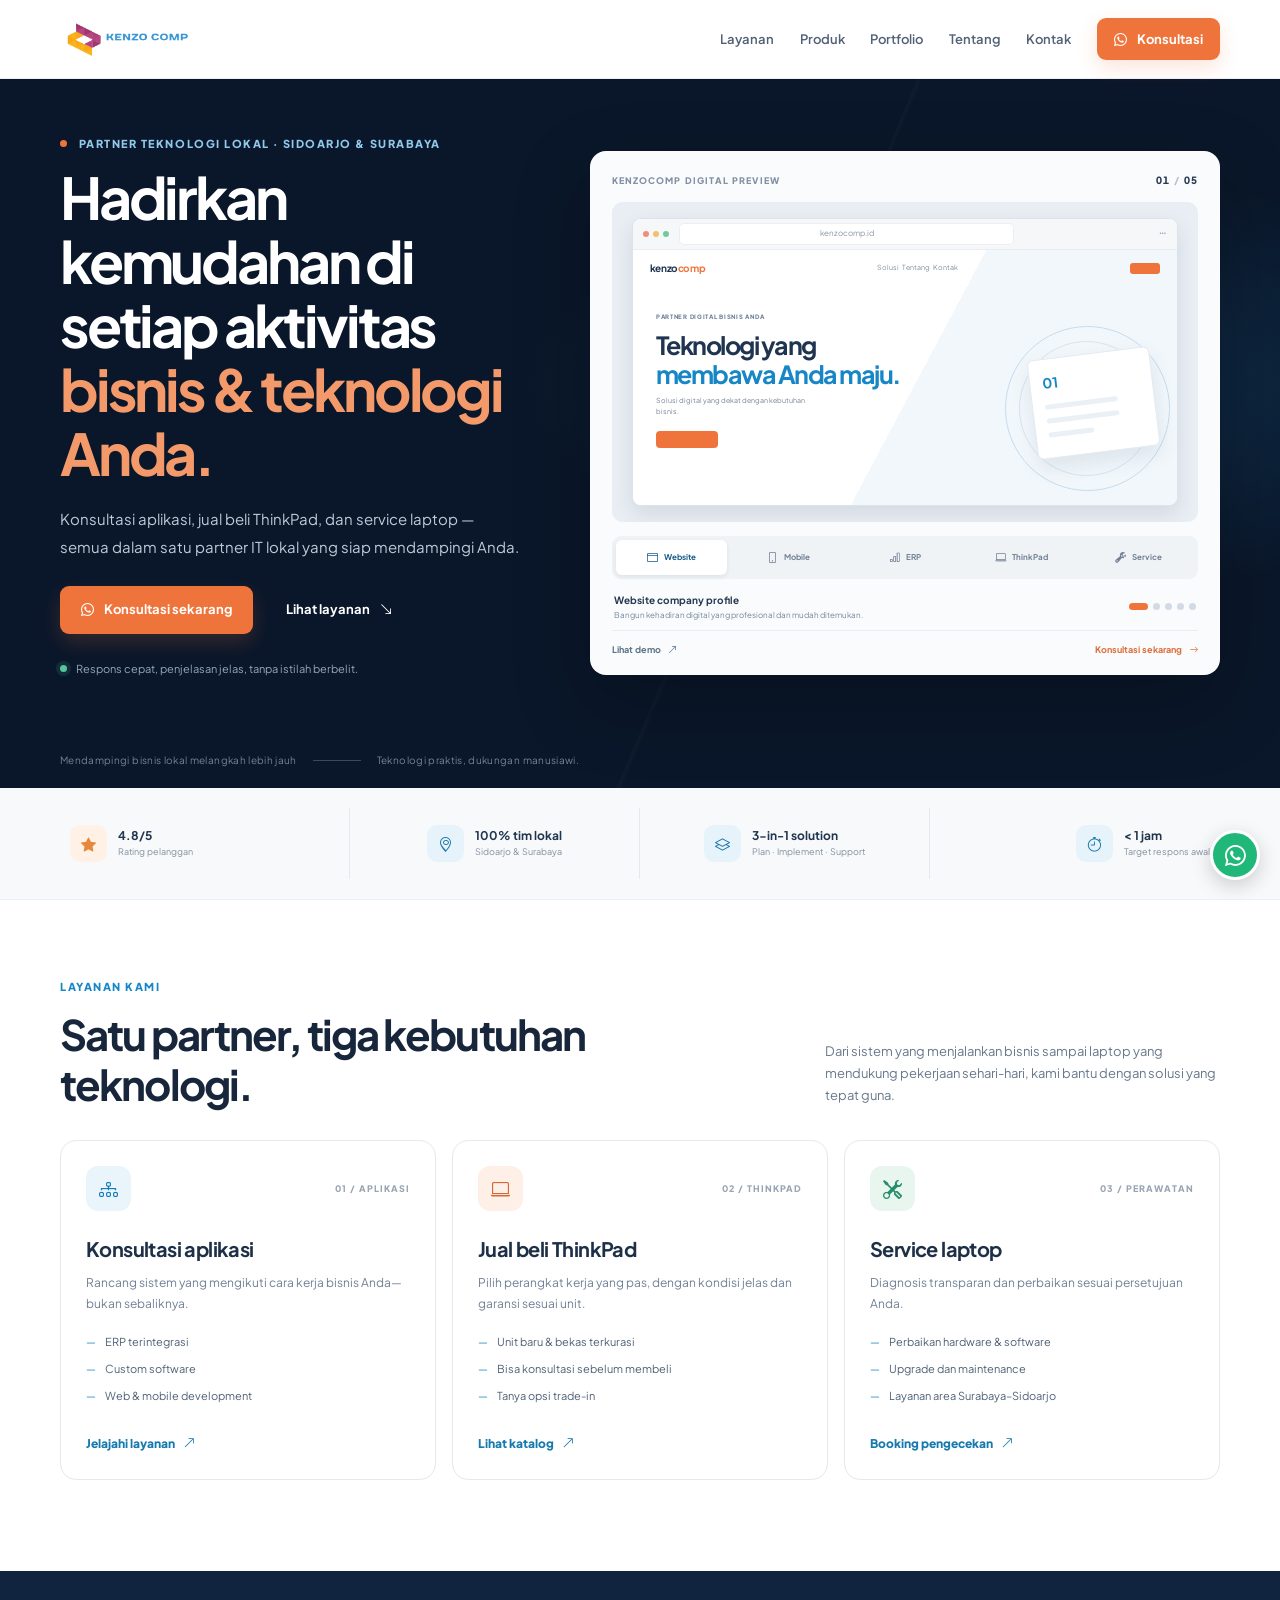
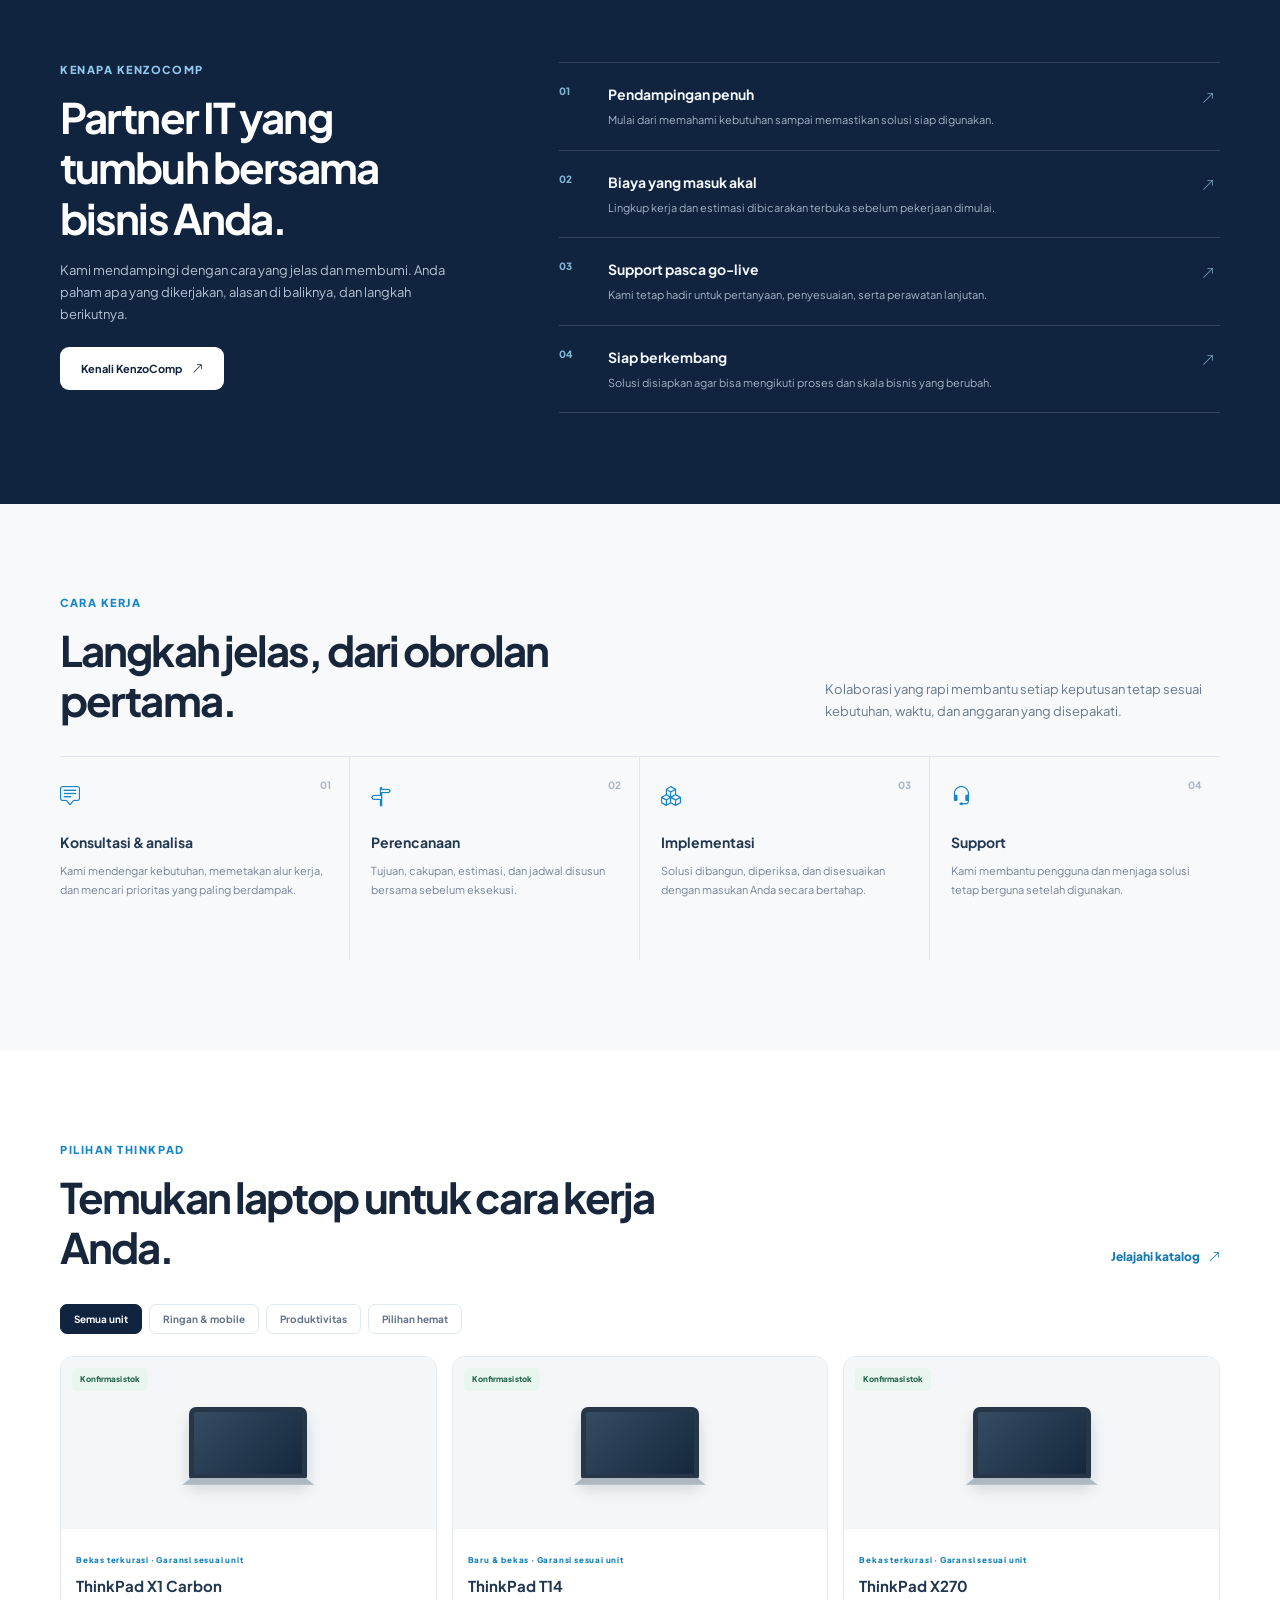
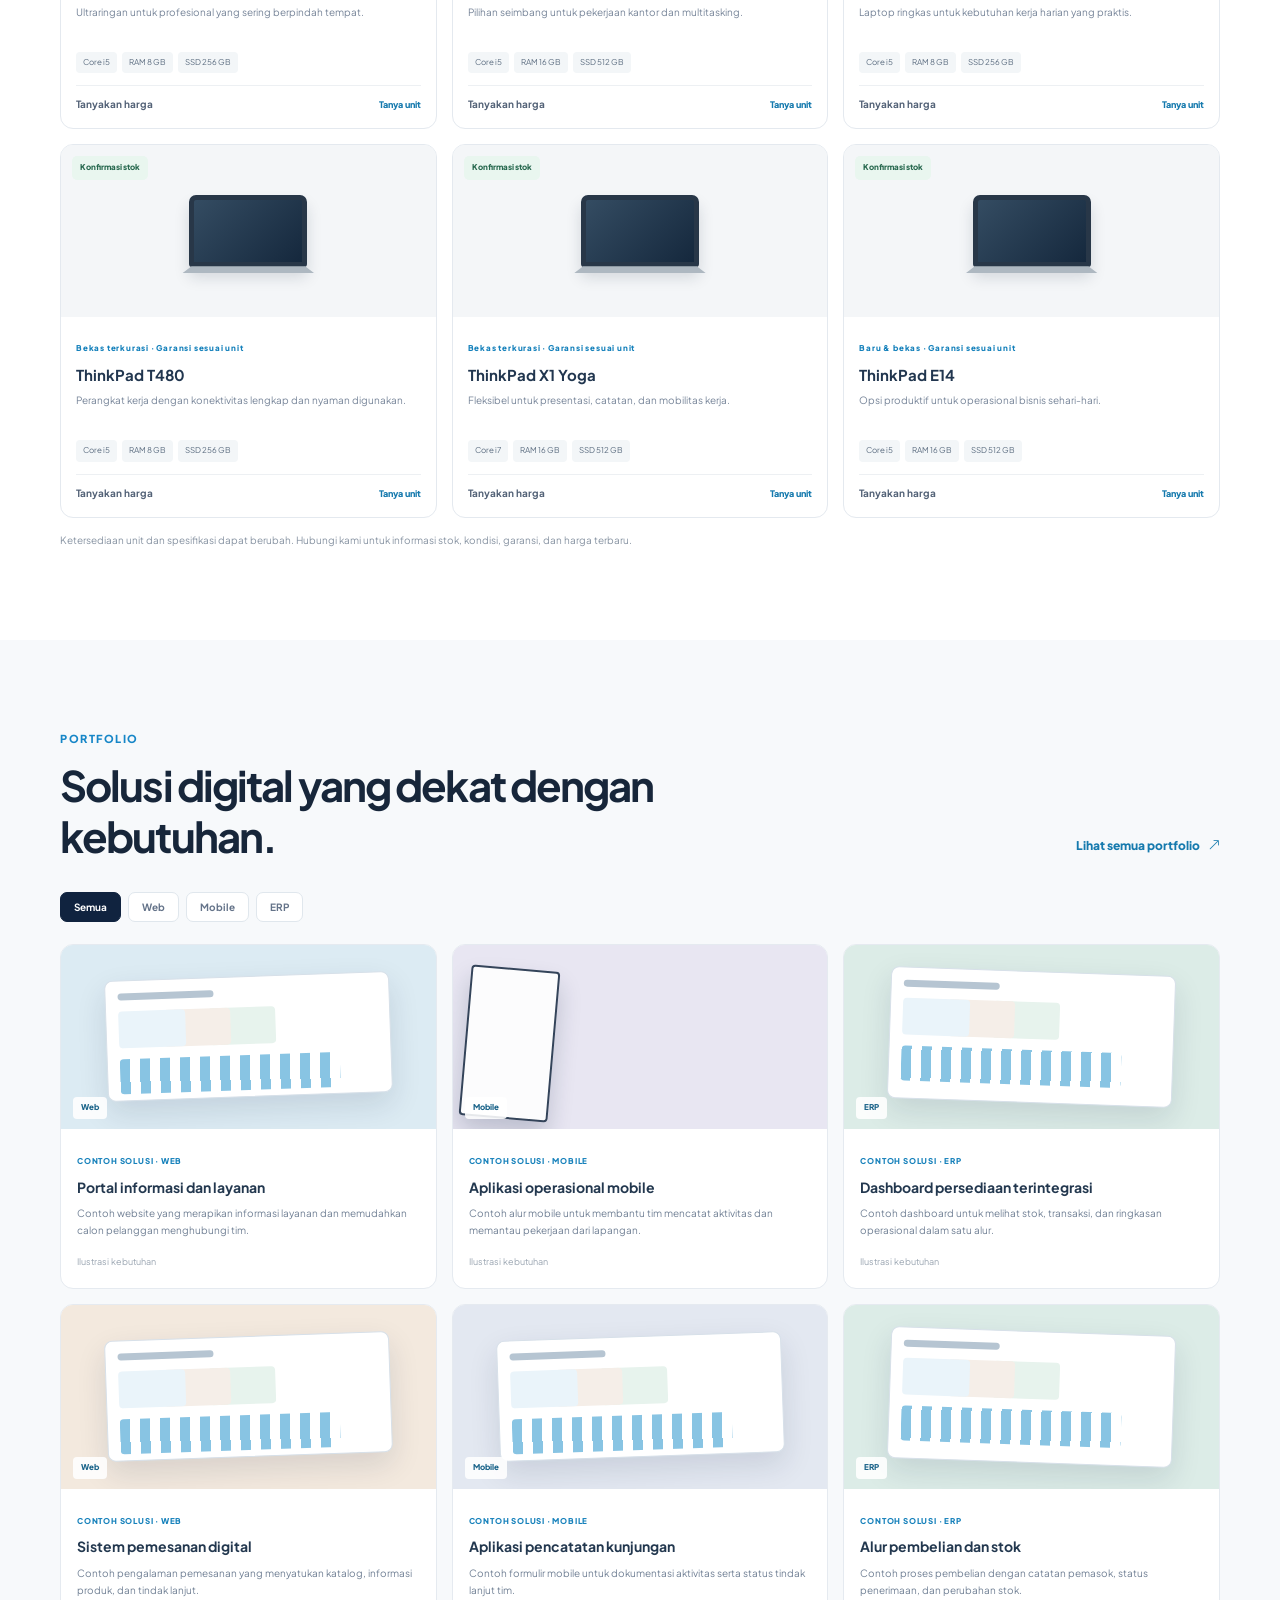
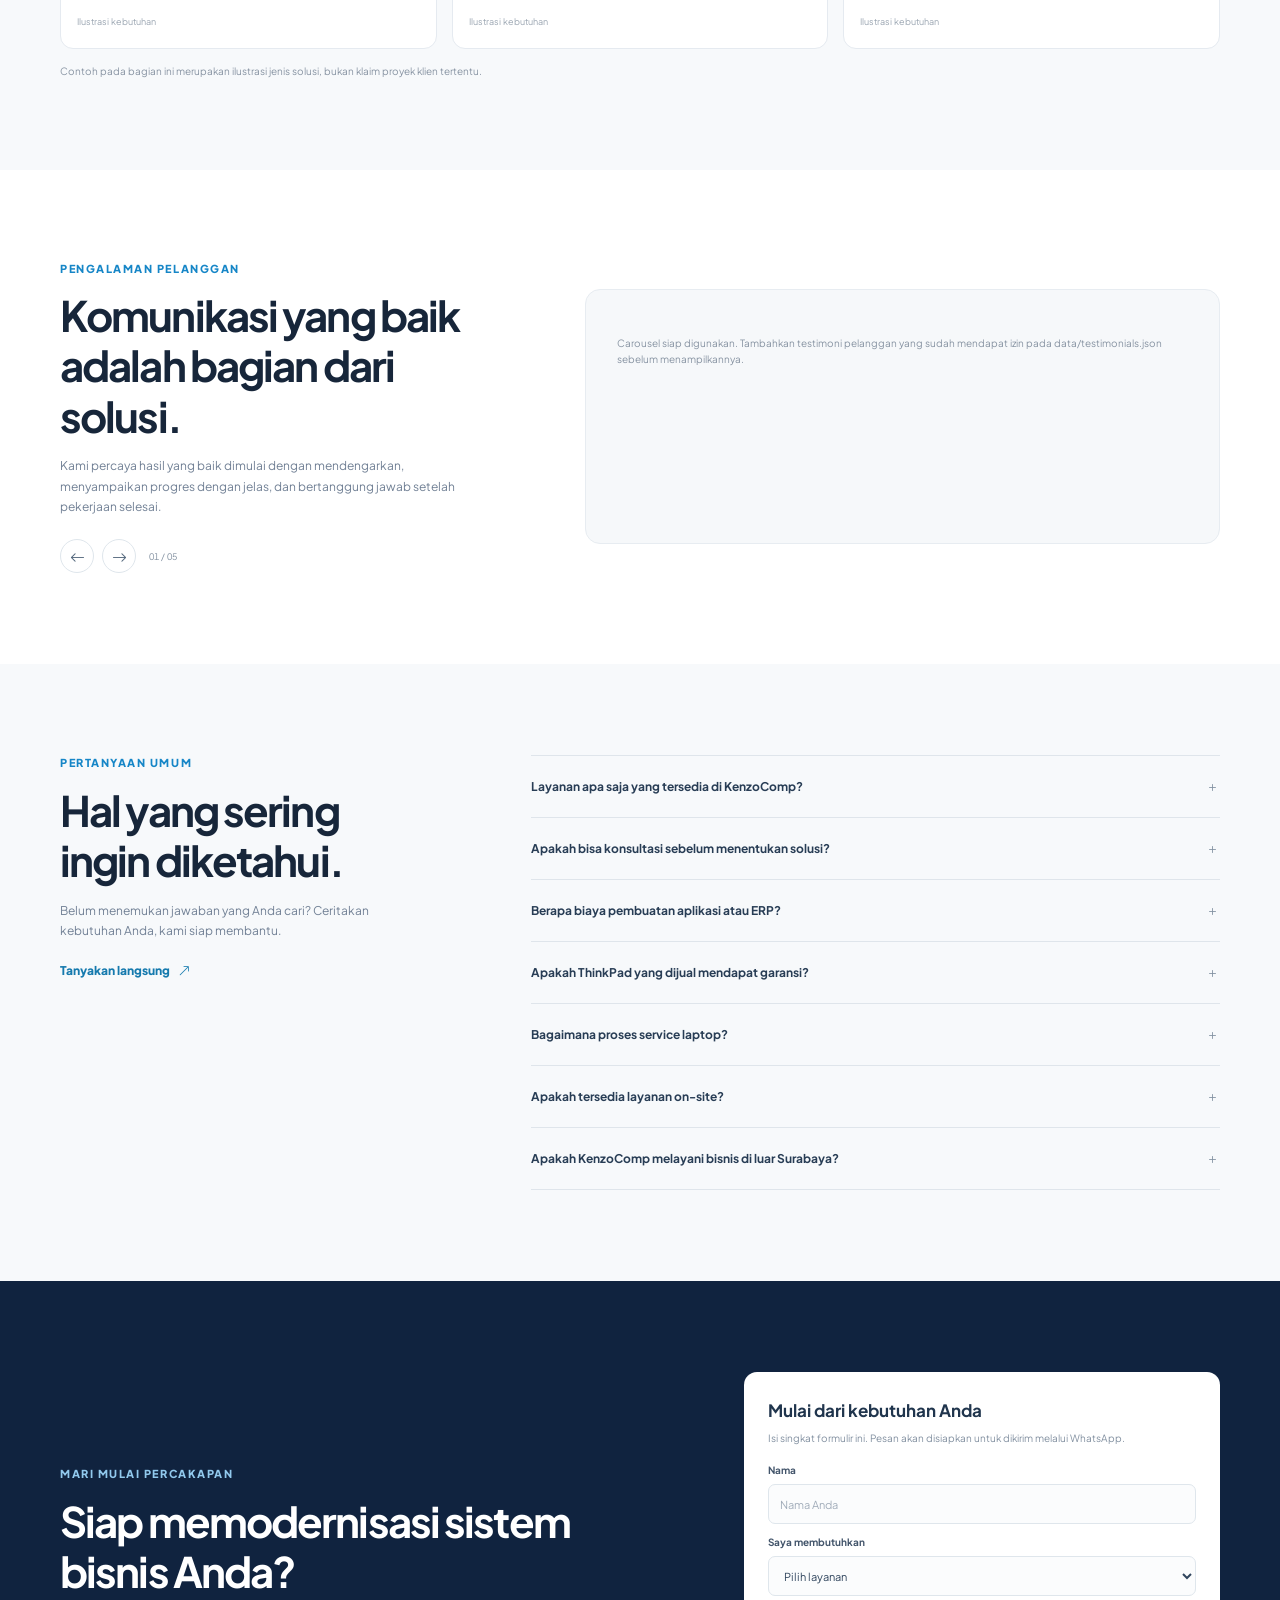
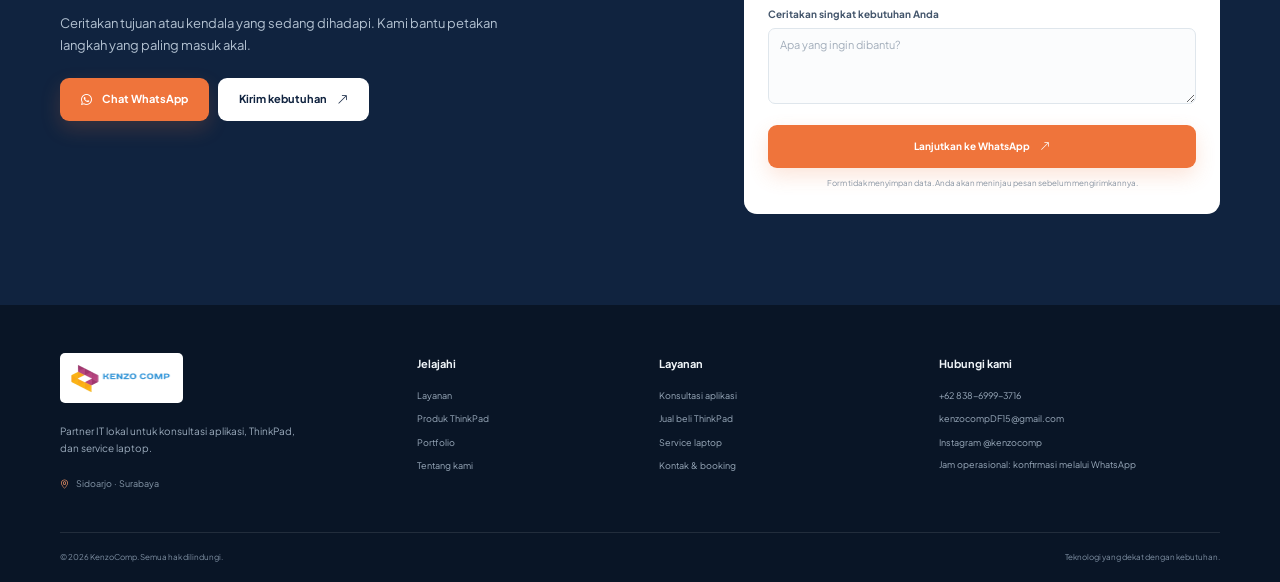
==== commit aa4613e7: "UPDATE  - PATCH 3" ====
--- a/index.html
+++ b/index.html
@@ -1,630 +1,317 @@
 <!doctype html>
 <html lang="id">
 <head>
-    <meta charset="utf-8">
-    <meta name="viewport" content="width=device-width, initial-scale=1">
-
-    <title>KenzoComp | IT Consulting &amp; Software Solutions Surabaya</title>
-    <meta name="description" content="KenzoComp membantu perencanaan, implementasi, dan support sistem ERP serta aplikasi web &amp; mobile untuk perusahaan mikro, kecil, dan menengah di Surabaya.">
-    <meta name="keywords" content="IT consulting Surabaya, jasa pembuatan sistem ERP, software house Surabaya, aplikasi web, aplikasi mobile, IT support">
-    <meta name="author" content="KenzoComp">
-    <meta name="theme-color" content="#0b1220">
-    <link rel="canonical" href="https://kenzocomp.github.io/">
-
-    <meta property="og:type" content="website">
-    <meta property="og:site_name" content="KenzoComp">
-    <meta property="og:title" content="KenzoComp | IT Consulting &amp; Software Solutions">
-    <meta property="og:description" content="Hadirkan kemudahan di setiap aktivitas bisnis dengan infrastruktur IT yang terintegrasi.">
-    <meta property="og:image" content="images/kenzocomp.png">
-    <meta name="twitter:card" content="summary_large_image">
-
-    <link rel="icon" href="images/logoKENZO1.png" type="image/png">
-
-    <!-- CSS FILES -->
-    <link rel="preconnect" href="https://fonts.googleapis.com">
-    <link rel="preconnect" href="https://fonts.gstatic.com" crossorigin>
-    <link href="https://fonts.googleapis.com/css2?family=Plus+Jakarta+Sans:wght@400;500;600;700&family=Unbounded:wght@400;600;700&display=swap" rel="stylesheet">
-
-    <link href="css/bootstrap.min.css" rel="stylesheet">
-    <link href="css/bootstrap-icons.css" rel="stylesheet">
-    <link href="css/templatemo-ebook-landing.css" rel="stylesheet">
-    <link href="css/kenzocomp.css" rel="stylesheet">
-
-    <script type="application/ld+json">
-    {
-        "@context": "https://schema.org",
-        "@type": "ProfessionalService",
-        "name": "KenzoComp",
-        "description": "IT Consulting & Software Solutions: sistem ERP, aplikasi web & mobile, dan IT support untuk perusahaan mikro, kecil, dan menengah.",
-        "image": "images/kenzocomp.png",
-        "logo": "images/logoKENZO1.png",
-        "email": "kenzocompDF15@gmail.com",
-        "telephone": "+6283869993716",
-        "address": {
-            "@type": "PostalAddress",
-            "addressLocality": "Surabaya",
-            "addressCountry": "ID"
-        },
-        "areaServed": "Indonesia",
-        "aggregateRating": {
-            "@type": "AggregateRating",
-            "ratingValue": "4.8",
-            "reviewCount": "2564"
-        }
-    }
-    </script>
+  <meta charset="utf-8">
+  <meta name="viewport" content="width=device-width, initial-scale=1">
+  <title>KenzoComp — Partner IT untuk Bisnis yang Terus Tumbuh</title>
+  <meta name="description" content="Konsultasi aplikasi, jual beli ThinkPad, dan service laptop di Sidoarjo dan Surabaya. KenzoComp mendampingi kebutuhan teknologi bisnis Anda dari awal hingga sesudah implementasi.">
+  <meta name="theme-color" content="#10233f">
+  <link rel="canonical" href="https://kenzocomp.github.io/">
+  <meta property="og:type" content="website">
+  <meta property="og:site_name" content="KenzoComp">
+  <meta property="og:title" content="KenzoComp — Partner IT untuk Bisnis yang Terus Tumbuh">
+  <meta property="og:description" content="Konsultasi aplikasi, ThinkPad, dan service laptop. Satu partner IT lokal untuk kebutuhan teknologi Anda.">
+  <meta property="og:image" content="images/kenzocomp.png">
+  <meta name="twitter:card" content="summary_large_image">
+  <link rel="icon" href="images/logoKENZO1.png" type="image/png">
+  <link rel="preconnect" href="https://fonts.googleapis.com">
+  <link rel="preconnect" href="https://fonts.gstatic.com" crossorigin>
+  <link href="https://fonts.googleapis.com/css2?family=Plus+Jakarta+Sans:wght@400;500;600;700;800&display=swap" rel="stylesheet">
+  <link href="css/bootstrap-icons.css" rel="stylesheet">
+  <link href="css/kenzocomp-modern.css" rel="stylesheet">
+  <script type="application/ld+json">
+  {
+    "@context": "https://schema.org",
+    "@type": "ComputerStore",
+    "name": "KenzoComp",
+    "url": "https://kenzocomp.github.io/",
+    "image": "https://kenzocomp.github.io/images/kenzocomp.png",
+    "description": "Konsultasi aplikasi, penjualan ThinkPad, dan service laptop di Sidoarjo dan Surabaya.",
+    "email": "kenzocompDF15@gmail.com",
+    "telephone": "+6283869993716",
+    "address": {
+      "@type": "PostalAddress",
+      "addressLocality": "Sidoarjo",
+      "addressRegion": "Jawa Timur",
+      "addressCountry": "ID"
+    },
+    "areaServed": ["Sidoarjo", "Surabaya"]
+  }
+  </script>
+  <script src="js/kenzocomp.js" defer></script>
 </head>
-
 <body>
-
-    <main>
-
-        <div class="sticky-wrapper">
-            <nav class="navbar navbar-expand-lg" aria-label="Navigasi utama">
-                <div class="container">
-                    <a class="navbar-brand" href="#section_1" aria-label="KenzoComp, kembali ke beranda">
-                        <img src="images/logoKENZO1.png" alt="Logo KenzoComp" width="250" height="88">
-                    </a>
-
-                    <button class="navbar-toggler" type="button" data-bs-toggle="collapse" data-bs-target="#navbarNav"
-                            aria-controls="navbarNav" aria-expanded="false" aria-label="Buka menu navigasi">
-                        <span class="navbar-toggler-icon"></span>
-                    </button>
-
-                    <div class="collapse navbar-collapse" id="navbarNav">
-                        <ul class="navbar-nav ms-lg-auto me-lg-3">
-                            <li class="nav-item">
-                                <a class="nav-link click-scroll" href="#section_1">Home</a>
-                            </li>
-
-                            <li class="nav-item">
-                                <a class="nav-link click-scroll" href="#section_2">About</a>
-                            </li>
-
-                            <li class="nav-item">
-                                <a class="nav-link click-scroll" href="#section_3">Services</a>
-                            </li>
-
-                            <li class="nav-item">
-                                <a class="nav-link click-scroll" href="#section_4">Proses</a>
-                            </li>
-
-                            <li class="nav-item">
-                                <a class="nav-link click-scroll" href="#section_5">Contact</a>
-                            </li>
-                        </ul>
-
-                        <div class="nav-btn-wrap d-none d-lg-block">
-                            <a href="https://api.whatsapp.com/send/?phone=83869993716&amp;text=Hai+Kevin%2C+saya+ingin+bertanya+tentang+Kenzo+Comp?&amp;type=phone_number&amp;app_absent=0"
-                               class="kc-btn kc-btn--primary" target="_blank" rel="noopener">
-                                <i class="bi bi-whatsapp"></i>
-                                <span>Konsultasi Gratis</span>
-                            </a>
-                        </div>
+  <a class="skip-link" href="#main">Lewati ke konten utama</a>
+  <header class="site-header" id="top">
+    <div class="container nav-wrap">
+      <a class="brand" href="#top" aria-label="KenzoComp, beranda">
+        <img src="images/logoKENZO1.png" alt="KenzoComp" width="150" height="53">
+      </a>
+      <button class="menu-toggle" type="button" aria-expanded="false" aria-controls="primary-nav" aria-label="Buka navigasi">
+        <span></span><span></span><span></span>
+      </button>
+      <nav class="primary-nav" id="primary-nav" aria-label="Navigasi utama">
+        <a href="#layanan">Layanan</a>
+        <a href="#produk">Produk</a>
+        <a href="#portfolio">Portfolio</a>
+        <a href="tentang/">Tentang</a>
+        <a href="#kontak">Kontak</a>
+        <a class="button button-small button-orange nav-cta" href="https://wa.me/6283869993716?text=Halo%20KenzoComp%2C%20saya%20ingin%20berkonsultasi." target="_blank" rel="noopener noreferrer">
+          <i class="bi bi-whatsapp" aria-hidden="true"></i> Konsultasi
+        </a>
+      </nav>
+    </div>
+  </header>
+
+  <main id="main">
+    <section class="hero" aria-labelledby="hero-title">
+      <div class="container hero-layout">
+        <div class="hero-copy">
+          <p class="eyebrow eyebrow-light"><span class="eyebrow-dot"></span> Partner teknologi lokal · Sidoarjo &amp; Surabaya</p>
+          <h1 id="hero-title">Hadirkan kemudahan di setiap aktivitas <span>bisnis &amp; teknologi Anda.</span></h1>
+          <p class="hero-description">Konsultasi aplikasi, jual beli ThinkPad, dan service laptop — semua dalam satu partner IT lokal yang siap mendampingi Anda.</p>
+          <div class="hero-actions">
+            <a class="button button-orange" href="https://wa.me/6283869993716?text=Halo%20KenzoComp%2C%20saya%20ingin%20konsultasi%20kebutuhan%20IT." target="_blank" rel="noopener noreferrer">
+              <i class="bi bi-whatsapp" aria-hidden="true"></i> Konsultasi sekarang
+            </a>
+            <a class="button button-quiet" href="#layanan"><span>Lihat layanan</span><i class="bi bi-arrow-down-right" aria-hidden="true"></i></a>
+          </div>
+          <div class="hero-note"><span class="presence-dot"></span> Respons cepat, penjelasan jelas, tanpa istilah berbelit.</div>
+        </div>
+
+        <div class="showcase" data-slider aria-label="Preview solusi digital KenzoComp">
+          <div class="showcase-topline">
+            <span class="showcase-kicker">KENZOCOMP DIGITAL PREVIEW</span>
+            <span class="showcase-counter"><span data-slide-current>01</span><span class="counter-divider">/</span><span>05</span></span>
+          </div>
+          <div class="showcase-window" data-slider-viewport tabindex="0" aria-label="Geser untuk melihat preview produk">
+            <div class="showcase-track" data-slider-track>
+              <article class="showcase-slide" id="mockup-slide-1" role="tabpanel" tabindex="0" data-slide="0" aria-label="Preview website company profile">
+                <div class="browser-frame">
+                  <div class="browser-bar"><span class="browser-dots"><i></i><i></i><i></i></span><span class="browser-address">kenzocomp.id</span><i class="bi bi-three-dots" aria-hidden="true"></i></div>
+                  <div class="mock-site">
+                    <div class="mock-nav"><b>kenzo<span>comp</span></b><span>Solusi&nbsp;&nbsp; Tentang&nbsp;&nbsp; Kontak</span><i></i></div>
+                    <div class="mock-site-content">
+                      <small>PARTNER DIGITAL BISNIS ANDA</small>
+                      <strong>Teknologi yang<br><em>membawa Anda maju.</em></strong>
+                      <span>Solusi digital yang dekat dengan kebutuhan bisnis.</span>
+                      <i class="mock-mini-button"></i>
                     </div>
-                </div>
-            </nav>
-        </div>
-
-        <section class="hero-section d-flex align-items-center" id="section_1">
-            <div class="container">
-                <div class="row align-items-center g-5">
-
-                    <div class="col-lg-6 col-12">
-                        <div class="hero-copy">
-                            <span class="hero-badge kc-reveal">
-                                <i class="bi bi-patch-check-fill"></i> IT Consulting &amp; Software Solutions
-                            </span>
-
-                            <h1 class="hero-title kc-reveal">
-                                Hadirkan kemudahan di setiap aktivitas bisnis dengan infrastruktur IT yang
-                                <span class="hero-highlight">terintegrasi</span>.
-                            </h1>
-
-                            <p class="hero-subtitle kc-reveal">
-                                Kami mendampingi proses perencanaan, implementasi, hingga support setelah go-live
-                                dengan biaya yang terjangkau untuk perusahaan mikro, kecil, dan menengah.
-                            </p>
-
-                            <div class="hero-actions kc-reveal">
-                                <a href="#section_5" class="kc-btn kc-btn--primary click-scroll">
-                                    <i class="bi bi-chat-dots"></i>
-                                    <span>Konsultasi Gratis</span>
-                                </a>
-
-                                <a href="#section_3" class="kc-btn kc-btn--ghost click-scroll">
-                                    <i class="bi bi-grid-1x2"></i>
-                                    <span>Lihat Layanan</span>
-                                </a>
-                            </div>
-
-                            <div class="hero-stats kc-reveal">
-                                <div class="hero-stat">
-                                    <strong class="hero-stat-value">ERP</strong>
-                                    <span class="hero-stat-label">Terintegrasi</span>
-                                </div>
-
-                                <div class="hero-stat">
-                                    <strong class="hero-stat-value">Custom</strong>
-                                    <span class="hero-stat-label">Sesuai Proses Bisnis</span>
-                                </div>
-
-                                <div class="hero-stat">
-                                    <strong class="hero-stat-value">Surabaya</strong>
-                                    <span class="hero-stat-label">Tim Lokal</span>
-                                </div>
-                            </div>
-                        </div>
-                    </div>
-
-                    <div class="col-lg-6 col-12">
-                        <div class="hero-visual kc-reveal">
-                            <img src="images/beranda.png" class="hero-image img-fluid"
-                                 alt="Ilustrasi solusi ERP bisnis KenzoComp" width="2110" height="2110">
-                        </div>
-                    </div>
-
-                </div>
+                    <div class="mock-site-art"><span class="art-orbit orbit-one"></span><span class="art-orbit orbit-two"></span><div class="art-window"><b>01</b><i></i><i></i><i></i></div></div>
+                  </div>
+                </div>
+              </article>
+              <article class="showcase-slide" id="mockup-slide-2" role="tabpanel" tabindex="-1" data-slide="1" aria-label="Preview aplikasi mobile Android">
+                <div class="phone-frame">
+                  <div class="phone-speaker"></div>
+                  <div class="phone-screen">
+                    <div class="phone-status"><span>9:41</span><span>● ● ▰</span></div>
+                    <div class="phone-heading"><small>Selamat pagi,</small><b>Ruang kerja Anda</b></div>
+                    <div class="phone-card"><span class="phone-card-icon"><i class="bi bi-graph-up-arrow"></i></span><small>Ringkasan penjualan</small><b>Rp 24,8 jt</b><span class="phone-positive">↑ 12,8% bulan ini</span><div class="phone-chart"><i></i><i></i><i></i><i></i><i></i><i></i><i></i></div></div>
+                    <div class="phone-section-title">Aktivitas terbaru <small>Lihat semua</small></div>
+                    <div class="phone-row"><i class="bi bi-bag-check"></i><span>Pesanan baru<small>Hari ini · 10:42</small></span><b>+Rp 850 rb</b></div>
+                    <div class="phone-tabbar"><i class="bi bi-house-fill"></i><i class="bi bi-grid"></i><i class="bi bi-bell"></i><i class="bi bi-person"></i></div>
+                  </div>
+                </div>
+              </article>
+              <article class="showcase-slide" id="mockup-slide-3" role="tabpanel" tabindex="-1" data-slide="2" aria-label="Preview dashboard ERP">
+                <div class="browser-frame erp-frame">
+                  <div class="browser-bar"><span class="browser-dots"><i></i><i></i><i></i></span><span class="browser-address">app.kenzocomp.id/dashboard</span><i class="bi bi-three-dots" aria-hidden="true"></i></div>
+                  <div class="erp-app">
+                    <aside class="erp-sidebar"><b>KC<span>•</span></b><i class="bi bi-grid-1x2-fill"></i><i class="bi bi-box-seam"></i><i class="bi bi-receipt"></i><i class="bi bi-people"></i><i class="bi bi-gear"></i></aside>
+                    <div class="erp-main"><div class="erp-heading"><span><small>OVERVIEW</small><b>Dashboard bisnis</b></span><i class="bi bi-person-circle"></i></div><div class="erp-stats"><div><small>Total penjualan</small><b>Rp 86,4 jt</b><i>↑ 8,2%</i></div><div><small>Pesanan aktif</small><b>128</b><i>↑ 12</i></div><div><small>Produk tersedia</small><b>1.482</b><i>Stok aman</i></div></div><div class="erp-chart"><div class="erp-chart-title">Performa penjualan <small>7 hari terakhir</small></div><div class="chart-bars"><i></i><i></i><i></i><i></i><i></i><i></i><i></i><i></i><i></i><i></i><i></i><i></i><i></i><i></i></div><div class="chart-labels"><span>Sen</span><span>Rab</span><span>Jum</span><span>Min</span></div></div></div>
+                  </div>
+                </div>
+              </article>
+              <article class="showcase-slide" id="mockup-slide-4" role="tabpanel" tabindex="-1" data-slide="3" aria-label="Preview katalog laptop ThinkPad">
+                <div class="catalog-frame">
+                  <div class="catalog-head"><span><small>KENZOCOMP STORE</small><b>Temukan ThinkPad Anda</b></span><i class="bi bi-bag" aria-hidden="true"></i></div>
+                  <div class="catalog-search"><i class="bi bi-search"></i><span>Cari seri atau kebutuhan Anda</span><i class="bi bi-sliders"></i></div>
+                  <div class="catalog-products">
+                    <div class="catalog-product"><span class="catalog-laptop laptop-black"><i></i></span><small>THINKPAD X1 CARBON</small><b>Ringan untuk mobilitas</b><span>Hubungi untuk harga</span></div>
+                    <div class="catalog-product"><span class="catalog-laptop laptop-grey"><i></i></span><small>THINKPAD T14</small><b>Andal untuk produktivitas</b><span>Hubungi untuk harga</span></div>
+                    <div class="catalog-product"><span class="catalog-laptop laptop-dark"><i></i></span><small>THINKPAD X270</small><b>Praktis untuk kerja harian</b><span>Hubungi untuk harga</span></div>
+                  </div>
+                  <div class="catalog-trust"><i class="bi bi-shield-check"></i> Unit terkurasi · Garansi sesuai unit · Bisa konsultasi dulu</div>
+                </div>
+              </article>
+              <article class="showcase-slide" id="mockup-slide-5" role="tabpanel" tabindex="-1" data-slide="4" aria-label="Preview formulir booking service laptop">
+                <div class="booking-frame">
+                  <div class="booking-visual"><span class="booking-icon"><i class="bi bi-tools"></i></span><small>KENZOCOMP CARE</small><b>Laptop bermasalah?<br><em>Kami bantu bereskan.</em></b><span>Periksa. Jelaskan. Setujui. Baru kami kerjakan.</span><div class="booking-progress"><i class="active"></i><i></i><i></i></div></div>
+                  <form class="booking-mini" aria-label="Contoh form booking service">
+                    <b>Jadwalkan pengecekan</b><label>Jenis perangkat<span>Laptop ThinkPad</span></label><label>Kendala yang dialami<span>Laptop terasa lambat...</span></label><label>Waktu yang diinginkan<span>Pilih jadwal yang tersedia</span></label><button type="button" tabindex="-1">Ajukan jadwal <i class="bi bi-arrow-right"></i></button>
+                  </form>
+                </div>
+              </article>
             </div>
-        </section>
-
-        <section class="kc-trust">
-            <div class="container">
-                <div class="kc-trust-inner">
-                    <div class="kc-trust-rating">
-                        <span class="kc-trust-score">4.8</span>
-
-                        <span class="kc-stars" aria-hidden="true">
-                            <i class="bi bi-star-fill"></i>
-                            <i class="bi bi-star-fill"></i>
-                            <i class="bi bi-star-fill"></i>
-                            <i class="bi bi-star-fill"></i>
-                            <i class="bi bi-star-half"></i>
-                        </span>
-
-                        <span class="kc-trust-count">2,564 reviews</span>
-                    </div>
-
-                    <div class="kc-avatar-stack" aria-hidden="true">
-                        <img src="images/avatar/portrait-beautiful-young-woman-standing-grey-wall.jpg" alt="" width="500" height="334" loading="lazy">
-                        <img src="images/avatar/portrait-young-redhead-bearded-male.jpg" alt="" width="500" height="334" loading="lazy">
-                        <img src="images/avatar/pretty-blonde-woman.jpg" alt="" width="500" height="334" loading="lazy">
-                        <img src="images/avatar/studio-portrait-emotional-happy-funny-smiling-boyfriend.jpg" alt="" width="500" height="334" loading="lazy">
-                    </div>
-
-                    <span class="kc-trust-label">
-                        <i class="bi bi-shield-check"></i> Support berkelanjutan setelah implementasi
-                    </span>
-                </div>
+          </div>
+          <div class="showcase-controls">
+            <div class="showcase-tabs" role="tablist" aria-label="Pilih preview produk">
+              <button type="button" role="tab" aria-controls="mockup-slide-1" aria-selected="true" aria-label="Website company profile" data-slide-to="0"><i class="bi bi-window"></i><span>Website</span></button>
+              <button type="button" role="tab" aria-controls="mockup-slide-2" aria-selected="false" aria-label="Aplikasi mobile" data-slide-to="1"><i class="bi bi-phone"></i><span>Mobile</span></button>
+              <button type="button" role="tab" aria-controls="mockup-slide-3" aria-selected="false" aria-label="Dashboard ERP" data-slide-to="2"><i class="bi bi-bar-chart"></i><span>ERP</span></button>
+              <button type="button" role="tab" aria-controls="mockup-slide-4" aria-selected="false" aria-label="Katalog ThinkPad" data-slide-to="3"><i class="bi bi-laptop"></i><span>ThinkPad</span></button>
+              <button type="button" role="tab" aria-controls="mockup-slide-5" aria-selected="false" aria-label="Booking service" data-slide-to="4"><i class="bi bi-wrench-adjustable"></i><span>Service</span></button>
             </div>
-        </section>
-
-        <section class="book-section section-padding" id="section_2">
-            <div class="container">
-                <div class="row align-items-center g-5">
-
-                    <div class="col-lg-6 col-12">
-                        <div class="about-visual kc-reveal">
-                            <div class="about-image-frame">
-                                <img src="images/tablet-screen-contents.jpg" class="about-image"
-                                     alt="Tampilan dashboard sistem ERP pada tablet" width="1836" height="1280" loading="lazy">
-                            </div>
-
-                            <div class="about-badge">
-                                <strong>Micro, Kecil &amp; Menengah</strong>
-                                <span>Skala implementasi disesuaikan dengan ukuran bisnis Anda.</span>
-                            </div>
-                        </div>
-                    </div>
-
-                    <div class="col-lg-6 col-12 about-title">
-                        <div class="kc-reveal">
-                            <span class="kc-eyebrow">About KenzoComp</span>
-                            <h2 class="kc-section-title">Kami lebih dari yang anda harapkan.</h2>
-                            <p class="about-lead">
-                                Kami membantu proses perencanaan, proses implementasi sampai proses support setelahnya.
-                                Penyederhanaan proses implementasi membuat waktu dan biaya yang dibutuhkan menjadi
-                                terjangkau untuk perusahaan mikro, kecil dan menengah.
-                            </p>
-                        </div>
-
-                        <div class="kc-feature-list">
-                            <div class="kc-feature kc-reveal">
-                                <span class="kc-feature-icon"><i class="bi bi-sliders2"></i></span>
-                                <div>
-                                    <h6>Customizable</h6>
-                                    <p>Sistem memiliki flexibilitas yang cukup tinggi untuk beradaptasi dengan kebutuhan beragam jenis industri seperti menambah dan mengganti field, table, layout bahkan laporan.</p>
-                                </div>
-                            </div>
-
-                            <div class="kc-feature kc-reveal">
-                                <span class="kc-feature-icon"><i class="bi bi-diagram-3"></i></span>
-                                <div>
-                                    <h6>Integrated</h6>
-                                    <p>Fungsi-fungsi umum seperti akuntansi, pembelian, penjualan, persediaan, produksi dan HRD terintegrasi menjadi satu sistem yang dapat meningkatkan kinerja perusahaan.</p>
-                                </div>
-                            </div>
-
-                            <div class="kc-feature kc-reveal">
-                                <span class="kc-feature-icon"><i class="bi bi-boxes"></i></span>
-                                <div>
-                                    <h6>Extendable</h6>
-                                    <p>Sistem dapat dikembangkan dengan menambah fungsi-fungsi tambahan sehingga membentuk suatu solusi industri vertikal tertentu, seperti retail, manufacturing, dan sebagainya.</p>
-                                </div>
-                            </div>
-                        </div>
-                    </div>
-
-                </div>
+            <div class="showcase-caption" aria-live="polite" aria-atomic="true">
+              <div><b data-slide-title>Website company profile</b><span data-slide-description>Bangun kehadiran digital yang profesional dan mudah ditemukan.</span></div>
+              <div class="slider-dots" role="group" aria-label="Indikator preview">
+                <button type="button" aria-label="Tampilkan website company profile" aria-current="true" data-slide-dot="0"></button>
+                <button type="button" aria-label="Tampilkan aplikasi mobile" data-slide-dot="1"></button>
+                <button type="button" aria-label="Tampilkan dashboard ERP" data-slide-dot="2"></button>
+                <button type="button" aria-label="Tampilkan katalog ThinkPad" data-slide-dot="3"></button>
+                <button type="button" aria-label="Tampilkan booking service" data-slide-dot="4"></button>
+              </div>
             </div>
-        </section>
-
-        <section class="reviews-section section-padding" id="section_3">
-            <div class="container">
-                <div class="kc-section-head kc-section-head--center kc-reveal">
-                    <span class="kc-eyebrow">Layanan Kami</span>
-                    <h2 class="kc-section-title">Kami menyediakan aspek Layanan IT profesional</h2>
-                    <p class="kc-section-lead">
-                        Dari perencanaan proyek sampai dukungan harian, setiap layanan dirancang agar tim Anda tetap
-                        fokus pada pertumbuhan bisnis.
-                    </p>
-                </div>
-
-                <div class="kc-card-grid">
-
-                    <article class="kc-card kc-reveal">
-                        <div class="kc-card-head">
-                            <span class="kc-card-icon"><i class="bi bi-kanban"></i></span>
-                            <div>
-                                <h3 class="kc-card-title">Project Integration</h3>
-                                <div class="kc-card-rating">
-                                    <i class="bi bi-star-fill"></i>
-                                    <i class="bi bi-star-fill"></i>
-                                    <i class="bi bi-star-fill"></i>
-                                    <i class="bi bi-star-fill"></i>
-                                    <i class="bi bi-star-half"></i>
-                                    <span>4.5</span>
-                                </div>
-                            </div>
-                        </div>
-
-                        <div class="kc-card-body">
-                            <p>
-                                Langkah-langkah yang direncanakan untuk menyelesaikan proyek dengan sukses. Ini mencakup
-                                tujuan, jadwal, sumber daya, dan tugas yang harus diselesaikan. Integrasi proyek memastikan
-                                semua bagian bekerja bersama dengan lancar.
-                            </p>
-
-                            <div class="kc-card-tags">
-                                <span class="kc-tag">Roadmap</span>
-                                <span class="kc-tag">Scheduling</span>
-                                <span class="kc-tag">Monitoring</span>
-                            </div>
-
-                            <a href="#section_5" class="kc-card-link click-scroll">
-                                Diskusikan kebutuhan <i class="bi bi-arrow-right"></i>
-                            </a>
-                        </div>
-                    </article>
-
-                    <article class="kc-card kc-reveal">
-                        <div class="kc-card-head">
-                            <span class="kc-card-icon"><i class="bi bi-code-slash"></i></span>
-                            <div>
-                                <h3 class="kc-card-title">Web &amp; Mobile Development</h3>
-                                <div class="kc-card-rating">
-                                    <i class="bi bi-star-fill"></i>
-                                    <i class="bi bi-star-fill"></i>
-                                    <i class="bi bi-star-fill"></i>
-                                    <i class="bi bi-star-fill"></i>
-                                    <i class="bi bi-star-fill"></i>
-                                    <span>5.0</span>
-                                </div>
-                            </div>
-                        </div>
-
-                        <div class="kc-card-body">
-                            <p>
-                                Proses membuat aplikasi atau situs web untuk digunakan pada perangkat komputer atau ponsel.
-                                Tujuannya adalah menciptakan pengalaman pengguna yang baik dengan antarmuka yang mudah
-                                digunakan dan fungsionalitas yang sesuai.
-                            </p>
-
-                            <div class="kc-card-tags">
-                                <span class="kc-tag">UI/UX</span>
-                                <span class="kc-tag">Responsive</span>
-                                <span class="kc-tag">API</span>
-                            </div>
-
-                            <a href="#section_5" class="kc-card-link click-scroll">
-                                Diskusikan kebutuhan <i class="bi bi-arrow-right"></i>
-                            </a>
-                        </div>
-                    </article>
-
-                    <article class="kc-card kc-reveal">
-                        <div class="kc-card-head">
-                            <span class="kc-card-icon"><i class="bi bi-headset"></i></span>
-                            <div>
-                                <h3 class="kc-card-title">IT Support</h3>
-                                <div class="kc-card-rating">
-                                    <i class="bi bi-star-fill"></i>
-                                    <i class="bi bi-star-fill"></i>
-                                    <i class="bi bi-star-fill"></i>
-                                    <i class="bi bi-star-fill"></i>
-                                    <i class="bi bi-star-half"></i>
-                                    <span>4.8</span>
-                                </div>
-                            </div>
-                        </div>
-
-                        <div class="kc-card-body">
-                            <p>
-                                IT Support membantu pengguna memecahkan masalah teknis terkait perangkat lunak, perangkat
-                                keras, atau jaringan. Dukungan teknis yang cepat dan efisien menjaga sistem tetap berjalan
-                                dan meminimalkan gangguan operasional.
-                            </p>
-
-                            <div class="kc-card-tags">
-                                <span class="kc-tag">Helpdesk</span>
-                                <span class="kc-tag">Maintenance</span>
-                                <span class="kc-tag">Jaringan</span>
-                            </div>
-
-                            <a href="#section_5" class="kc-card-link click-scroll">
-                                
-
-                                Diskusikan kebutuhan <i class="bi bi-arrow-right"></i>
-                            </a>
-                        </div>
-                    </article>
-
-                </div>
-            </div>
-        </section>
-
-        <section class="kc-why section-padding">
-            <div class="container">
-                <div class="row align-items-center g-5">
-
-                    <div class="col-lg-5 col-12">
-                        <div class="kc-reveal">
-                            <span class="kc-eyebrow">Kenapa KenzoComp</span>
-                            <h2 class="kc-section-title">Partner IT yang tumbuh bersama bisnis Anda</h2>
-                            <p class="kc-section-lead">
-                                Kami tidak sekadar mengirim kode. Kami memahami proses bisnis Anda, menyederhanakan
-                                implementasi, lalu memastikan sistem tetap sehat setelah digunakan setiap hari.
-                            </p>
-
-                            <div class="kc-stat-grid">
-                                <div class="kc-stat">
-                                    <strong>4.8/5</strong>
-                                    <span>Rating kepuasan pelanggan</span>
-                                </div>
-
-                                <div class="kc-stat">
-                                    <strong>100%</strong>
-                                    <span>Tim lokal Surabaya</span>
-                                </div>
-
-                                <div class="kc-stat">
-                                    <strong>3 in 1</strong>
-                                    <span>Plan, implementasi, support</span>
-                                </div>
-                            </div>
-                        </div>
-                    </div>
-
-                    <div class="col-lg-7 col-12">
-                        <div class="kc-reveal">
-                            <div class="kc-why-item">
-                                <i class="bi bi-people"></i>
-                                <div>
-                                    <h6>Pendampingan dari perencanaan sampai go-live</h6>
-                                    <p>Kami mulai dari pemetaan kebutuhan, perancangan alur, hingga pelatihan pengguna sehingga sistem benar-benar dipakai.</p>
-                                </div>
-                            </div>
-
-                            <div class="kc-why-item">
-                                <i class="bi bi-cash-coin"></i>
-                                <div>
-                                    <h6>Implementasi terjangkau</h6>
-                                    <p>Penyederhanaan proses implementasi menekan waktu dan biaya, cocok untuk perusahaan mikro, kecil, dan menengah.</p>
-                                </div>
-                            </div>
-
-                            <div class="kc-why-item">
-                                <i class="bi bi-life-preserver"></i>
-                                <div>
-                                    <h6>Support setelah implementasi</h6>
-                                    <p>Setelah sistem berjalan, tim kami tetap siap membantu perbaikan, penyesuaian, dan pengembangan lanjutan.</p>
-                                </div>
-                            </div>
-
-                            <div class="kc-why-item">
-                                <i class="bi bi-graph-up-arrow"></i>
-                                <div>
-                                    <h6>Siap berkembang bersama Anda</h6>
-                                    <p>Fungsi baru dapat ditambahkan kapan pun seiring bertambahnya kebutuhan dan skala bisnis.</p>
-                                </div>
-                            </div>
-                        </div>
-                    </div>
-
-                </div>
-            </div>
-        </section>
-        <section class="kc-process section-padding" id="section_4">
-            <div class="container">
-                <div class="kc-section-head kc-section-head--center kc-reveal">
-                    <span class="kc-eyebrow">Cara Kerja</span>
-                    <h2 class="kc-section-title">Empat langkah menuju sistem yang rapi</h2>
-                    <p class="kc-section-lead">
-                        Proses yang jelas dan terukur, supaya Anda tahu persis apa yang sedang dikerjakan dan kapan
-                        sistem siap digunakan.
-                    </p>
-                </div>
-
-                <div class="kc-steps">
-                    <div class="kc-step kc-reveal">
-                        <span class="kc-step-number">01</span>
-                        <h6>Konsultasi &amp; Analisa</h6>
-                        <p>Kami mendengarkan kebutuhan, memetakan alur kerja, dan mengidentifikasi titik yang paling menghambat operasional.</p>
-                    </div>
-
-                    <div class="kc-step kc-reveal">
-                        <span class="kc-step-number">02</span>
-                        <h6>Perencanaan</h6>
-                        <p>Lingkup kerja, jadwal, dan sumber daya disusun bersama sehingga ekspektasi kedua pihak sejalan sejak awal.</p>
-                    </div>
-
-                    <div class="kc-step kc-reveal">
-                        <span class="kc-step-number">03</span>
-                        <h6>Implementasi</h6>
-                        <p>Pengembangan, konfigurasi, dan pengujian dilakukan bertahap dengan progres yang dapat Anda pantau.</p>
-                    </div>
-
-                    <div class="kc-step kc-reveal">
-                                            <span class="kc-step-number">04</span>
-                                            <h6>Support</h6>
-                                            <p>Setelah go-live, tim kami mendampingi pengguna, melakukan perbaikan, dan menyiapkan pengembangan lanjutan.</p>
-                                        </div>
-                                    </div>
-            </div>
-        </section>
-
-        <section class="kc-cta-band">
-            <div class="container">
-                <div class="kc-cta kc-reveal">
-                    <div class="kc-cta-inner">
-                        <div>
-                            <h3>Siap modernisasi sistem bisnis Anda?</h3>
-                            <p>Ceritakan kebutuhan Anda, kami bantu susun estimasi biaya dan langkah implementasinya — tanpa biaya konsultasi.</p>
-                        </div>
-
-                        <div class="kc-cta-actions">
-                            <a href="https://api.whatsapp.com/send/?phone=83869993716&amp;text=Hai+Kevin%2C+saya+ingin+bertanya+tentang+Kenzo+Comp?&amp;type=phone_number&amp;app_absent=0"
-                               class="kc-btn kc-btn--ghost" target="_blank" rel="noopener">
-                                <i class="bi bi-whatsapp"></i>
-                                <span>Chat WhatsApp</span>
-                            </a>
-
-                            <a href="mailto:kenzocompDF15@gmail.com" class="kc-btn kc-btn--ghost">
-                                <i class="bi bi-envelope"></i>
-                                <span>Kirim Email</span>
-                            </a>
-                        </div>
-                    </div>
-                </div>
-            </div>
-        </section>
-
-        <section class="contact-section section-padding" id="section_5">
-            <div class="container">
-                <div class="row align-items-center g-5">
-
-                    <div class="col-lg-5 col-12">
-                        <div class="contact-visual kc-reveal">
-                            <img src="images/about-us.png" alt="Ilustrasi tim KenzoComp siap membantu" width="687" height="631" loading="lazy">
-                        </div>
-                    </div>
-
-                    <div class="col-lg-7 col-12">
-                        <div class="contact-card kc-reveal">
-                            <span class="kc-eyebrow">Say hi and talk to us</span>
-                            <h2 class="kc-section-title mb-4">Contact</h2>
-
-                            <div class="kc-contact-list">
-                                <div class="kc-contact-item">
-                                    <i class="bi bi-geo-alt"></i>
-                                    <div>
-                                        <span>Lokasi</span>
-                                        <strong>Surabaya, Indonesia</strong>
-                                    </div>
-                                </div>
-
-                                <a href="tel:+6283869993716" class="kc-contact-item">
-                                    <i class="bi bi-telephone"></i>
-                                    <div>
-                                        <span>Telepon</span>
-                                        <strong>083-869-993-716</strong>
-                                    </div>
-                                </a>
-
-                                <a href="mailto:kenzocompDF15@gmail.com" class="kc-contact-item">
-                                    <i class="bi bi-envelope"></i>
-                                    <div>
-                                        <span>Email</span>
-                                        <strong>kenzocompDF15@gmail.com</strong>
-                                    </div>
-                                </a>
-                            </div>
-
-                            <div class="kc-contact-actions">
-                                <a href="https://api.whatsapp.com/send/?phone=83869993716&amp;text=Hai+Kevin%2C+saya+ingin+bertanya+tentang+Kenzo+Comp?&amp;type=phone_number&amp;app_absent=0"
-                                   class="kc-btn kc-btn--primary kc-btn--block" target="_blank" rel="noopener">
-                                    <i class="bi bi-whatsapp"></i>
-                                    <span>Tanya Estimasi Biaya</span>
-                                </a>
-
-                                <a href="mailto:kenzocompDF15@gmail.com" class="kc-btn kc-btn--outline kc-btn--block">
-                                    <i class="bi bi-send"></i>
-                                    <span>Kirim Brief Kebutuhan</span>
-                                </a>
-                            </div>
-
-                            <hr class="kc-contact-divider">
-
-                            <h6 class="site-footer-title">Social</h6>
-
-                            <ul class="social-icon mb-4">
-                                <li class="social-icon-item">
-                                    <a href="https://www.instagram.com/kenzocomp/" class="social-icon-link bi-instagram"
-                                       target="_blank" rel="noopener" aria-label="Instagram KenzoComp"></a>
-                                </li>
-
-                                <li class="social-icon-item">
-                                    <a href="https://www.instagram.com/kenzocomp/" class="social-icon-link bi-twitter"
-                                       target="_blank" rel="noopener" aria-label="Twitter KenzoComp"></a>
-                                </li>
-
-                                <li class="social-icon-item">
-                                    <a href="https://www.instagram.com/kenzocomp/" class="social-icon-link bi-facebook"
-                                       target="_blank" rel="noopener" aria-label="Facebook KenzoComp"></a>
-                                </li>
-
-                                <li class="social-icon-item">
-                                    <a href="https://api.whatsapp.com/send/?phone=83869993716&amp;text=Hai+Kevin%2C+saya+ingin+bertanya+tentang+Kenzo+Comp?&amp;type=phone_number&amp;app_absent=0"
-                                       class="social-icon-link bi-whatsapp" target="_blank" rel="noopener"
-                                       aria-label="WhatsApp KenzoComp"></a>
-                                </li>
-                            </ul>
-
-                            <p class="copyright-text">
-                                Copyright &copy; 2023 KENZOCOMP company &middot;
-                                <a href="#section_1" class="click-scroll">Kenzo Comp</a>
-                            </p>
-                        </div>
-                    </div>
-
-                </div>
-            </div>
-        </section>
-
-    </main>
-
-    <a href="https://api.whatsapp.com/send/?phone=83869993716&amp;text=Hai+Kevin%2C+saya+ingin+bertanya+tentang+Kenzo+Comp?&amp;type=phone_number&amp;app_absent=0"
-       class="kc-whatsapp-float" target="_blank" rel="noopener" aria-label="Hubungi KenzoComp via WhatsApp">
-        <i class="bi bi-whatsapp"></i>
-        <span>Chat Kami</span>
-    </a>
-
-    <!-- JAVASCRIPT FILES -->
-    <script src="js/jquery.min.js"></script>
-    <script src="js/bootstrap.bundle.min.js"></script>
-    <script src="js/jquery.sticky.js"></script>
-    <script src="js/click-scroll.js"></script>
-    <script src="js/custom.js"></script>
-
+          </div>
+          <div class="showcase-actions">
+            <a href="#portfolio" class="showcase-demo">Lihat demo <i class="bi bi-arrow-up-right"></i></a>
+            <a href="https://wa.me/6283869993716?text=Halo%20KenzoComp%2C%20saya%20ingin%20konsultasi." target="_blank" rel="noopener noreferrer" class="showcase-consult">Konsultasi sekarang <i class="bi bi-arrow-right"></i></a>
+          </div>
+          <span class="showcase-decoration decoration-a"></span><span class="showcase-decoration decoration-b"></span>
+        </div>
+      </div>
+      <div class="hero-bottom container"><span>Mendampingi bisnis lokal melangkah lebih jauh</span><span class="hero-bottom-line"></span><span>Teknologi praktis, dukungan manusiawi.</span></div>
+    </section>
+
+    <section class="trust-strip" aria-label="Keunggulan KenzoComp">
+      <div class="container trust-grid">
+        <div class="trust-item"><span class="trust-icon"><i class="bi bi-star-fill"></i></span><span><b>4.8/5</b><small>Rating pelanggan</small></span></div>
+        <div class="trust-item"><span class="trust-icon"><i class="bi bi-geo-alt"></i></span><span><b>100% tim lokal</b><small>Sidoarjo &amp; Surabaya</small></span></div>
+        <div class="trust-item"><span class="trust-icon"><i class="bi bi-layers"></i></span><span><b>3-in-1 solution</b><small>Plan · Implement · Support</small></span></div>
+        <div class="trust-item"><span class="trust-icon"><i class="bi bi-stopwatch"></i></span><span><b>&lt; 1 jam</b><small>Target respons awal</small></span></div>
+      </div>
+    </section>
+
+    <section class="section section-services" id="layanan">
+      <div class="container">
+        <div class="section-heading">
+          <div><p class="eyebrow">Layanan kami</p><h2>Satu partner, tiga kebutuhan teknologi.</h2></div>
+          <p>Dari sistem yang menjalankan bisnis sampai laptop yang mendukung pekerjaan sehari-hari, kami bantu dengan solusi yang tepat guna.</p>
+        </div>
+        <div class="service-grid">
+          <article class="service-card service-app">
+            <div class="service-card-top"><span class="service-icon"><i class="bi bi-diagram-3"></i></span><span class="service-index">01 / APLIKASI</span></div>
+            <h3>Konsultasi aplikasi</h3><p>Rancang sistem yang mengikuti cara kerja bisnis Anda—bukan sebaliknya.</p>
+            <ul><li>ERP terintegrasi</li><li>Custom software</li><li>Web &amp; mobile development</li></ul>
+            <a href="layanan/konsultasi/" class="text-link">Jelajahi layanan <i class="bi bi-arrow-up-right"></i></a>
+          </article>
+          <article class="service-card service-thinkpad">
+            <div class="service-card-top"><span class="service-icon"><i class="bi bi-laptop"></i></span><span class="service-index">02 / THINKPAD</span></div>
+            <h3>Jual beli ThinkPad</h3><p>Pilih perangkat kerja yang pas, dengan kondisi jelas dan garansi sesuai unit.</p>
+            <ul><li>Unit baru &amp; bekas terkurasi</li><li>Bisa konsultasi sebelum membeli</li><li>Tanya opsi trade-in</li></ul>
+            <a href="layanan/thinkpad/" class="text-link">Lihat katalog <i class="bi bi-arrow-up-right"></i></a>
+          </article>
+          <article class="service-card service-repair">
+            <div class="service-card-top"><span class="service-icon"><i class="bi bi-tools"></i></span><span class="service-index">03 / PERAWATAN</span></div>
+            <h3>Service laptop</h3><p>Diagnosis transparan dan perbaikan sesuai persetujuan Anda.</p>
+            <ul><li>Perbaikan hardware &amp; software</li><li>Upgrade dan maintenance</li><li>Layanan area Surabaya–Sidoarjo</li></ul>
+            <a href="layanan/service/" class="text-link">Booking pengecekan <i class="bi bi-arrow-up-right"></i></a>
+          </article>
+        </div>
+      </div>
+    </section>
+
+    <section class="section section-why" id="tentang">
+      <div class="container why-layout">
+        <div class="why-intro"><p class="eyebrow eyebrow-light">Kenapa KenzoComp</p><h2>Partner IT yang tumbuh bersama bisnis Anda.</h2><p>Kami mendampingi dengan cara yang jelas dan membumi. Anda paham apa yang dikerjakan, alasan di baliknya, dan langkah berikutnya.</p><a href="tentang/" class="button button-light">Kenali KenzoComp <i class="bi bi-arrow-up-right"></i></a></div>
+        <div class="why-list">
+          <article><span>01</span><div><h3>Pendampingan penuh</h3><p>Mulai dari memahami kebutuhan sampai memastikan solusi siap digunakan.</p></div><i class="bi bi-arrow-up-right"></i></article>
+          <article><span>02</span><div><h3>Biaya yang masuk akal</h3><p>Lingkup kerja dan estimasi dibicarakan terbuka sebelum pekerjaan dimulai.</p></div><i class="bi bi-arrow-up-right"></i></article>
+          <article><span>03</span><div><h3>Support pasca go-live</h3><p>Kami tetap hadir untuk pertanyaan, penyesuaian, serta perawatan lanjutan.</p></div><i class="bi bi-arrow-up-right"></i></article>
+          <article><span>04</span><div><h3>Siap berkembang</h3><p>Solusi disiapkan agar bisa mengikuti proses dan skala bisnis yang berubah.</p></div><i class="bi bi-arrow-up-right"></i></article>
+        </div>
+      </div>
+    </section>
+
+    <section class="section section-process">
+      <div class="container">
+        <div class="section-heading"><div><p class="eyebrow">Cara kerja</p><h2>Langkah jelas, dari obrolan pertama.</h2></div><p>Kolaborasi yang rapi membantu setiap keputusan tetap sesuai kebutuhan, waktu, dan anggaran yang disepakati.</p></div>
+        <div class="process-grid">
+          <article><span>01</span><i class="bi bi-chat-square-text"></i><h3>Konsultasi &amp; analisa</h3><p>Kami mendengar kebutuhan, memetakan alur kerja, dan mencari prioritas yang paling berdampak.</p></article>
+          <article><span>02</span><i class="bi bi-signpost-split"></i><h3>Perencanaan</h3><p>Tujuan, cakupan, estimasi, dan jadwal disusun bersama sebelum eksekusi.</p></article>
+          <article><span>03</span><i class="bi bi-boxes"></i><h3>Implementasi</h3><p>Solusi dibangun, diperiksa, dan disesuaikan dengan masukan Anda secara bertahap.</p></article>
+          <article><span>04</span><i class="bi bi-headset"></i><h3>Support</h3><p>Kami membantu pengguna dan menjaga solusi tetap berguna setelah digunakan.</p></article>
+        </div>
+      </div>
+    </section>
+
+    <section class="section section-products" id="produk">
+      <div class="container">
+        <div class="section-heading"><div><p class="eyebrow">Pilihan ThinkPad</p><h2>Temukan laptop untuk cara kerja Anda.</h2></div><a class="text-link" href="layanan/thinkpad/">Jelajahi katalog <i class="bi bi-arrow-up-right"></i></a></div>
+        <div class="filter-row" role="group" aria-label="Filter produk ThinkPad">
+          <button type="button" class="filter-button is-active" aria-pressed="true" data-product-filter="all">Semua unit</button>
+          <button type="button" class="filter-button" aria-pressed="false" data-product-filter="ringan">Ringan &amp; mobile</button>
+          <button type="button" class="filter-button" aria-pressed="false" data-product-filter="performa">Produktivitas</button>
+          <button type="button" class="filter-button" aria-pressed="false" data-product-filter="hemat">Pilihan hemat</button>
+        </div>
+        <div class="product-grid" data-products aria-live="polite">
+          <p class="loading-message">Menyiapkan pilihan laptop…</p>
+        </div>
+        <p class="catalog-disclaimer">Ketersediaan unit dan spesifikasi dapat berubah. Hubungi kami untuk informasi stok, kondisi, garansi, dan harga terbaru.</p>
+      </div>
+    </section>
+
+    <section class="section section-portfolio" id="portfolio">
+      <div class="container">
+        <div class="section-heading"><div><p class="eyebrow">Portfolio</p><h2>Solusi digital yang dekat dengan kebutuhan.</h2></div><a class="text-link" href="portfolio/">Lihat semua portfolio <i class="bi bi-arrow-up-right"></i></a></div>
+        <div class="filter-row" role="group" aria-label="Filter portfolio">
+          <button type="button" class="filter-button is-active" aria-pressed="true" data-portfolio-filter="Semua">Semua</button>
+          <button type="button" class="filter-button" aria-pressed="false" data-portfolio-filter="Web">Web</button>
+          <button type="button" class="filter-button" aria-pressed="false" data-portfolio-filter="Mobile">Mobile</button>
+          <button type="button" class="filter-button" aria-pressed="false" data-portfolio-filter="ERP">ERP</button>
+        </div>
+        <div class="portfolio-grid" data-portfolio aria-live="polite"><p class="loading-message">Menyiapkan contoh solusi…</p></div>
+        <p class="sample-note">Contoh pada bagian ini merupakan ilustrasi jenis solusi, bukan klaim proyek klien tertentu.</p>
+      </div>
+    </section>
+
+    <section class="section section-testimonials" aria-labelledby="testimonial-title">
+      <div class="container testimonial-layout">
+        <div><p class="eyebrow">Pengalaman pelanggan</p><h2 id="testimonial-title">Komunikasi yang baik adalah bagian dari solusi.</h2><p>Kami percaya hasil yang baik dimulai dengan mendengarkan, menyampaikan progres dengan jelas, dan bertanggung jawab setelah pekerjaan selesai.</p><div class="testimonial-controls"><button type="button" data-testimonial-prev aria-label="Testimoni sebelumnya"><i class="bi bi-arrow-left"></i></button><button type="button" data-testimonial-next aria-label="Testimoni berikutnya"><i class="bi bi-arrow-right"></i></button><span data-testimonial-count>01 / 05</span></div></div>
+        <div class="testimonial-card" data-testimonial aria-live="polite"><p class="sample-note">Area ini siap menampilkan testimoni terverifikasi. Tambahkan izin dan identitas pelanggan sebelum mempublikasikan kutipan.</p></div>
+      </div>
+    </section>
+
+    <section class="section section-faq" id="faq">
+      <div class="container faq-layout">
+        <div class="faq-intro"><p class="eyebrow">Pertanyaan umum</p><h2>Hal yang sering ingin diketahui.</h2><p>Belum menemukan jawaban yang Anda cari? Ceritakan kebutuhan Anda, kami siap membantu.</p><a class="text-link" href="#kontak">Tanyakan langsung <i class="bi bi-arrow-up-right"></i></a></div>
+        <div class="faq-list">
+          <details><summary>Layanan apa saja yang tersedia di KenzoComp?<i class="bi bi-plus"></i></summary><p>Kami melayani konsultasi serta pengembangan aplikasi, jual beli laptop ThinkPad, dan service laptop untuk area Sidoarjo dan Surabaya.</p></details>
+          <details><summary>Apakah bisa konsultasi sebelum menentukan solusi?<i class="bi bi-plus"></i></summary><p>Tentu. Kami akan memahami proses, kendala, dan prioritas Anda terlebih dahulu sebelum menyarankan langkah atau estimasi.</p></details>
+          <details><summary>Berapa biaya pembuatan aplikasi atau ERP?<i class="bi bi-plus"></i></summary><p>Biaya bergantung pada cakupan, integrasi, dan kebutuhan pengguna. Setelah konsultasi, kami susun estimasi yang dapat ditinjau sebelum pekerjaan dimulai.</p></details>
+          <details><summary>Apakah ThinkPad yang dijual mendapat garansi?<i class="bi bi-plus"></i></summary><p>Informasi kondisi dan garansi dijelaskan per unit karena dapat berbeda menurut model dan kondisi perangkat. Silakan minta detail unit sebelum membeli.</p></details>
+          <details><summary>Bagaimana proses service laptop?<i class="bi bi-plus"></i></summary><p>Kami mulai dengan pengecekan dan menyampaikan hasil diagnosis serta estimasi. Perbaikan dilakukan setelah Anda memahami dan menyetujui penanganannya.</p></details>
+          <details><summary>Apakah tersedia layanan on-site?<i class="bi bi-plus"></i></summary><p>Opsi kunjungan dapat dibicarakan untuk area Sidoarjo dan Surabaya. Ketersediaan dan biaya kunjungan dikonfirmasi sebelum jadwal disepakati.</p></details>
+          <details><summary>Apakah KenzoComp melayani bisnis di luar Surabaya?<i class="bi bi-plus"></i></summary><p>Tim berbasis di Sidoarjo dan melayani Surabaya. Untuk kebutuhan aplikasi, konsultasi awal dapat dilakukan jarak jauh dan cakupannya kita sepakati bersama.</p></details>
+        </div>
+      </div>
+    </section>
+
+    <section class="section contact-cta" id="kontak">
+      <div class="container contact-layout">
+        <div><p class="eyebrow eyebrow-light">Mari mulai percakapan</p><h2>Siap memodernisasi sistem bisnis Anda?</h2><p>Ceritakan tujuan atau kendala yang sedang dihadapi. Kami bantu petakan langkah yang paling masuk akal.</p><div class="contact-actions"><a class="button button-orange" href="https://wa.me/6283869993716?text=Halo%20KenzoComp%2C%20saya%20ingin%20berdiskusi%20tentang%20kebutuhan%20IT." target="_blank" rel="noopener noreferrer"><i class="bi bi-whatsapp"></i> Chat WhatsApp</a><a class="button button-light" href="kontak/">Kirim kebutuhan <i class="bi bi-arrow-up-right"></i></a></div></div>
+        <form class="contact-form" data-whatsapp-form>
+          <h3>Mulai dari kebutuhan Anda</h3><p>Isi singkat formulir ini. Pesan akan disiapkan untuk dikirim melalui WhatsApp.</p>
+          <label for="contact-name">Nama</label><input id="contact-name" name="name" autocomplete="name" required placeholder="Nama Anda">
+          <label for="contact-interest">Saya membutuhkan</label><select id="contact-interest" name="interest" required><option value="">Pilih layanan</option><option>Konsultasi aplikasi</option><option>ThinkPad</option><option>Service laptop</option><option>Lainnya</option></select>
+          <label for="contact-message">Ceritakan singkat kebutuhan Anda</label><textarea id="contact-message" name="message" rows="3" required placeholder="Apa yang ingin dibantu?"></textarea>
+          <button class="button button-orange button-full" type="submit">Lanjutkan ke WhatsApp <i class="bi bi-arrow-up-right"></i></button>
+          <small>Form tidak menyimpan data. Anda akan meninjau pesan sebelum mengirimkannya.</small>
+        </form>
+      </div>
+    </section>
+  </main>
+
+  <footer class="site-footer">
+    <div class="container footer-main">
+      <div class="footer-brand"><a class="brand" href="#top"><img src="images/logoKENZO1.png" alt="KenzoComp" width="150" height="53"></a><p>Partner IT lokal untuk konsultasi aplikasi, ThinkPad, dan service laptop.</p><span><i class="bi bi-geo-alt"></i> Sidoarjo · Surabaya</span></div>
+      <div class="footer-links"><h2>Jelajahi</h2><a href="#layanan">Layanan</a><a href="#produk">Produk ThinkPad</a><a href="#portfolio">Portfolio</a><a href="tentang/">Tentang kami</a></div>
+      <div class="footer-links"><h2>Layanan</h2><a href="layanan/konsultasi/">Konsultasi aplikasi</a><a href="layanan/thinkpad/">Jual beli ThinkPad</a><a href="layanan/service/">Service laptop</a><a href="kontak/">Kontak &amp; booking</a></div>
+      <div class="footer-links footer-contact"><h2>Hubungi kami</h2><a href="tel:+6283869993716">+62 838-6999-3716</a><a href="mailto:kenzocompDF15@gmail.com">kenzocompDF15@gmail.com</a><a href="https://www.instagram.com/kenzocomp/" target="_blank" rel="noopener noreferrer">Instagram @kenzocomp</a><span>Jam operasional: konfirmasi melalui WhatsApp</span></div>
+    </div>
+    <div class="container footer-bottom"><span>© <span data-current-year>2026</span> KenzoComp. Semua hak dilindungi.</span><span>Teknologi yang dekat dengan kebutuhan.</span></div>
+  </footer>
+  <a class="floating-whatsapp" href="https://wa.me/6283869993716?text=Halo%20KenzoComp%2C%20saya%20ingin%20bertanya." target="_blank" rel="noopener noreferrer" aria-label="Hubungi KenzoComp melalui WhatsApp"><i class="bi bi-whatsapp" aria-hidden="true"></i></a>
 </body>
-</html>+</html>
--- a/css/kenzocomp-modern.css
+++ b/css/kenzocomp-modern.css
@@ -0,0 +1,467 @@
+:root {
+  color-scheme: light;
+  --navy: #10233f;
+  --navy-deep: #0a172a;
+  --navy-soft: #183557;
+  --blue: #1686c7;
+  --orange: #ef743b;
+  --orange-dark: #d95f29;
+  --ink: #17263a;
+  --body: #536277;
+  --muted: #8190a2;
+  --paper: #fff;
+  --canvas: #f5f7fa;
+  --line: #e4e9ef;
+  --line-dark: rgba(255, 255, 255, .14);
+  --green: #20a675;
+  --font: "Plus Jakarta Sans", "Segoe UI", sans-serif;
+  --radius-sm: 10px;
+  --radius: 16px;
+  --radius-lg: 22px;
+  --content: 1160px;
+  --shadow: 0 18px 48px rgba(16, 35, 63, .09);
+  --ease: cubic-bezier(.22, .61, .36, 1);
+}
+
+* { box-sizing: border-box; }
+html { scroll-behavior: smooth; scroll-padding-top: 88px; }
+body { margin: 0; color: var(--body); background: var(--paper); font: 400 15px/1.7 var(--font); -webkit-font-smoothing: antialiased; }
+body, button, input, select, textarea { font-family: var(--font); }
+button, input, select, textarea { font-size: inherit; }
+button, a { -webkit-tap-highlight-color: transparent; }
+a { color: inherit; text-decoration: none; }
+img { display: block; max-width: 100%; height: auto; }
+button { color: inherit; }
+::selection { color: #fff; background: var(--blue); }
+:focus-visible { outline: 3px solid #ffad76; outline-offset: 3px; }
+.container { width: min(var(--content), calc(100% - 48px)); margin: 0 auto; }
+.skip-link { position: fixed; z-index: 1000; top: 12px; left: 12px; padding: 10px 14px; color: #fff; background: var(--navy); border-radius: 8px; transform: translateY(-150%); }
+.skip-link:focus { transform: translateY(0); }
+
+.site-header { position: sticky; z-index: 50; top: 0; color: var(--ink); background: rgba(255,255,255,.93); border-bottom: 1px solid rgba(228,233,239,.78); backdrop-filter: blur(16px); }
+.nav-wrap { min-height: 78px; display: flex; align-items: center; justify-content: space-between; gap: 28px; }
+.brand { display: inline-flex; flex: 0 0 auto; align-items: center; }
+.brand img { width: 138px; height: auto; }
+.primary-nav { display: flex; align-items: center; gap: clamp(18px, 2vw, 31px); }
+.primary-nav > a:not(.button) { color: #526175; font-size: 13px; font-weight: 600; transition: color .2s ease; }
+.primary-nav > a:not(.button):hover { color: var(--blue); }
+.menu-toggle { display: none; }
+.button { display: inline-flex; min-height: 48px; align-items: center; justify-content: center; gap: 10px; padding: 12px 20px; border: 1px solid transparent; border-radius: 9px; font-size: 13px; font-weight: 700; line-height: 1.25; transition: background .2s ease, color .2s ease, border .2s ease, transform .2s ease; }
+.button:hover { transform: translateY(-2px); }
+.button-small { min-height: 42px; padding: 10px 16px; }
+.button-orange { color: white; background: var(--orange); box-shadow: 0 8px 20px rgba(239,116,59,.19); }
+.button-orange:hover { color: white; background: var(--orange-dark); }
+.button-light { color: var(--navy); background: white; }
+.button-light:hover { color: var(--navy); background: #edf4fa; }
+.button-quiet { color: white; background: transparent; }
+.button-quiet:hover { color: #ffc29e; }
+.button-full { width: 100%; }
+
+.hero { position: relative; overflow: hidden; color: #fff; background: var(--navy-deep); }
+.hero::before { position: absolute; inset: 0; background: radial-gradient(ellipse at 83% 43%, rgba(28,109,163,.23), transparent 36%), linear-gradient(113deg, transparent 58%, rgba(255,255,255,.022) 58.1%, transparent 58.4%); content: ""; pointer-events: none; }
+.hero-layout { position: relative; display: grid; min-height: 610px; grid-template-columns: minmax(0, .85fr) minmax(0, 1.15fr); align-items: center; gap: clamp(36px, 5vw, 76px); padding-top: 57px; padding-bottom: 62px; }
+.hero-copy { max-width: 510px; padding-bottom: 12px; }
+.eyebrow { margin: 0 0 14px; color: var(--blue); font-size: 11px; font-weight: 800; letter-spacing: .14em; line-height: 1.4; text-transform: uppercase; }
+.eyebrow-light { color: #91c9ed; }
+.eyebrow-dot { display: inline-block; width: 7px; height: 7px; margin: 0 8px 1px 0; border-radius: 50%; background: var(--orange); }
+.hero h1 { max-width: 560px; margin: 0; color: #fff; font-size: clamp(38px, 4.5vw, 61px); font-weight: 700; letter-spacing: -.055em; line-height: 1.11; }
+.hero h1 span { color: #f49a6a; }
+.hero-description { max-width: 490px; margin: 20px 0 25px; color: #bdcad9; font-size: 15px; line-height: 1.85; }
+.hero-actions { display: flex; flex-wrap: wrap; align-items: center; gap: 12px; }
+.hero-note { display: flex; align-items: center; gap: 9px; margin-top: 26px; color: #96a7ba; font-size: 11px; }
+.presence-dot { width: 7px; height: 7px; border-radius: 50%; background: #55c69b; box-shadow: 0 0 0 4px rgba(85,198,155,.12); }
+.hero-bottom { position: relative; display: flex; align-items: center; gap: 16px; padding-bottom: 19px; color: #71839a; font-size: 10px; letter-spacing: .035em; }
+.hero-bottom-line { width: 48px; height: 1px; background: #364a64; }
+
+.showcase { position: relative; min-width: 0; padding: 20px 21px 17px; color: var(--ink); background: #f9fbfd; border: 1px solid rgba(255,255,255,.25); border-radius: var(--radius); box-shadow: 0 28px 75px rgba(0,0,0,.25); }
+.showcase-topline { display: flex; align-items: center; justify-content: space-between; margin-bottom: 13px; color: #8190a2; font-size: 9px; font-weight: 800; letter-spacing: .12em; }
+.showcase-counter { color: #283951; font-size: 10px; font-variant-numeric: tabular-nums; }
+.counter-divider { margin: 0 4px; color: #b5c0cb; }
+.showcase-window { overflow: hidden; height: 320px; border-radius: 11px; background: #e9eef4; touch-action: pan-y; cursor: grab; }
+.showcase-window:active { cursor: grabbing; }
+.showcase-window:focus-visible { outline-offset: 3px; }
+.showcase-track { display: flex; width: 500%; height: 100%; transition: transform .55s var(--ease); }
+.showcase-slide { display: flex; width: 20%; min-width: 0; height: 100%; align-items: center; justify-content: center; padding: 16px 20px; }
+.browser-frame { overflow: hidden; width: 100%; height: 100%; background: #fff; border: 1px solid #dce3eb; border-radius: 9px; box-shadow: 0 8px 20px rgba(16,35,63,.1); }
+.browser-bar { display: flex; height: 31px; align-items: center; gap: 10px; padding: 0 10px; color: #8d9aaa; background: #f5f7f9; border-bottom: 1px solid #e9edf1; font-size: 8px; }
+.browser-dots { display: flex; gap: 4px; }
+.browser-dots i { width: 6px; height: 6px; border-radius: 50%; background: #f08e79; }
+.browser-dots i:nth-child(2) { background: #f2c16d; }
+.browser-dots i:nth-child(3) { background: #72c99e; }
+.browser-address { width: 64%; padding: 3px 9px; color: #8b98a7; background: #fff; border: 1px solid #ebeff3; border-radius: 5px; text-align: center; }
+.browser-bar > .bi { margin-left: auto; }
+.mock-site { position: relative; display: flex; overflow: hidden; height: calc(100% - 31px); flex-direction: column; background: linear-gradient(118deg,#fff 0%,#fff 52%,#f2f7fb 52%); }
+.mock-nav { display: flex; height: 37px; align-items: center; justify-content: space-between; padding: 0 17px; color: #7f8ca0; font-size: 7px; }
+.mock-nav b { color: #1e344f; font-size: 10px; letter-spacing: -.04em; }
+.mock-nav b span { color: var(--orange); }
+.mock-nav > i { width: 30px; height: 11px; border-radius: 3px; background: var(--orange); }
+.mock-site-content { z-index: 1; display: flex; width: 55%; flex-direction: column; padding: 25px 0 0 23px; }
+.mock-site-content small { color: #71839a; font-size: 6px; font-weight: 800; letter-spacing: .12em; }
+.mock-site-content strong { margin-top: 9px; color: #1e344f; font-size: clamp(18px, 2.1vw, 25px); letter-spacing: -.06em; line-height: 1.14; }
+.mock-site-content em { color: #1686c7; font-style: normal; }
+.mock-site-content > span { max-width: 150px; margin-top: 8px; color: #758396; font-size: 7px; line-height: 1.55; }
+.mock-mini-button { width: 62px; height: 17px; margin-top: 13px; border-radius: 4px; background: var(--orange); }
+.mock-site-art { position: absolute; top: 68px; right: 0; width: 48%; height: 180px; }
+.art-orbit { position: absolute; top: 8px; right: 7px; display: block; width: 165px; height: 165px; border: 1px solid #c5dced; border-radius: 50%; }
+.orbit-two { top: 23px; right: 23px; width: 135px; height: 135px; border-color: #d7e5f1; }
+.art-window { position: absolute; top: 35px; right: 22px; display: flex; width: 123px; height: 100px; flex-direction: column; gap: 9px; padding: 12px; background: #fff; border: 1px solid #e3ebf2; border-radius: 6px; box-shadow: 0 9px 20px rgba(28,65,99,.1); transform: rotate(-7deg); }
+.art-window b { color: #1686c7; font-size: 14px; }
+.art-window i { width: 75%; height: 5px; border-radius: 4px; background: #eaf0f5; }
+.art-window i:last-child { width: 47%; }
+
+.phone-frame { position: relative; width: 176px; height: 296px; padding: 6px; background: #152238; border: 2px solid #2a3d56; border-radius: 24px; box-shadow: 0 10px 25px rgba(16,35,63,.2); }
+.phone-speaker { position: absolute; z-index: 2; top: 7px; left: 50%; width: 48px; height: 9px; background: #152238; border-radius: 0 0 8px 8px; transform: translateX(-50%); }
+.phone-screen { position: relative; overflow: hidden; height: 100%; padding: 11px 10px; background: #fff; border-radius: 18px; }
+.phone-status { display: flex; justify-content: space-between; color: #526175; font-size: 6px; font-weight: 700; }
+.phone-heading { display: flex; flex-direction: column; margin-top: 16px; }
+.phone-heading small { color: #77869a; font-size: 7px; }
+.phone-heading b { margin-top: 1px; color: #1b2c45; font-size: 13px; }
+.phone-card { position: relative; display: flex; min-height: 113px; flex-direction: column; margin-top: 12px; padding: 10px; background: #f4f8fb; border-radius: 9px; }
+.phone-card-icon { position: absolute; top: 9px; right: 10px; display: grid; width: 23px; height: 23px; place-items: center; color: #147fc0; background: #e0f1fb; border-radius: 7px; font-size: 11px; }
+.phone-card > small { color: #748296; font-size: 6px; }
+.phone-card > b { margin-top: 2px; color: #172b45; font-size: 14px; }
+.phone-positive { color: #1c9b70; font-size: 6px; }
+.phone-chart { display: flex; height: 26px; align-items: end; gap: 5px; margin-top: 6px; }
+.phone-chart i { flex: 1; height: 40%; background: #8dc9ec; border-radius: 2px 2px 0 0; }
+.phone-chart i:nth-child(2n) { height: 76%; }.phone-chart i:nth-child(3n) { height: 58%; }.phone-chart i:last-child { height: 94%; background: #1686c7; }
+.phone-section-title { display: flex; justify-content: space-between; margin-top: 12px; color: #263c56; font-size: 7px; font-weight: 700; }
+.phone-section-title small { color: #1686c7; font-size: 6px; font-weight: 600; }
+.phone-row { display: flex; align-items: center; gap: 6px; margin-top: 8px; color: #273c55; font-size: 6px; }
+.phone-row > i { display: grid; width: 22px; height: 22px; place-items: center; color: #1686c7; background: #edf6fb; border-radius: 6px; font-size: 10px; }
+.phone-row > span { display: flex; flex: 1; flex-direction: column; font-weight: 700; }
+.phone-row small { color: #8290a0; font-size: 5px; font-weight: 400; }
+.phone-row > b { color: #178b65; font-size: 6px; }
+.phone-tabbar { position: absolute; right: 0; bottom: 0; left: 0; display: flex; height: 30px; align-items: center; justify-content: space-around; color: #8b99a9; background: #fff; border-top: 1px solid #edf0f3; font-size: 10px; }
+.phone-tabbar i:first-child { color: #1686c7; }
+
+.erp-frame { height: 100%; }
+.erp-app { display: flex; height: calc(100% - 31px); background: #f8fafc; }
+.erp-sidebar { display: flex; width: 36px; flex: 0 0 36px; align-items: center; flex-direction: column; gap: 18px; padding-top: 13px; color: #8d9bad; background: #10233f; font-size: 10px; }
+.erp-sidebar b { color: #fff; font-size: 11px; }.erp-sidebar b span { color: #ef743b; }
+.erp-sidebar i:nth-child(2) { color: #88d0f4; }
+.erp-main { min-width: 0; flex: 1; padding: 14px 17px; }
+.erp-heading { display: flex; align-items: center; justify-content: space-between; }
+.erp-heading span { display: flex; flex-direction: column; }
+.erp-heading small { color: #8b98a9; font-size: 6px; font-weight: 700; letter-spacing: .12em; }
+.erp-heading b { color: #253950; font-size: 12px; }
+.erp-heading > i { color: #74879a; font-size: 15px; }
+.erp-stats { display: grid; grid-template-columns: repeat(3,1fr); gap: 8px; margin-top: 13px; }
+.erp-stats > div { display: flex; min-width: 0; flex-direction: column; padding: 9px; background: #fff; border: 1px solid #edf0f4; border-radius: 6px; }
+.erp-stats small { overflow: hidden; color: #8794a5; font-size: 6px; text-overflow: ellipsis; white-space: nowrap; }
+.erp-stats b { margin-top: 4px; color: #263c56; font-size: clamp(9px, 1.2vw, 13px); }
+.erp-stats i { color: #1b9c72; font-size: 6px; font-style: normal; }
+.erp-chart { margin-top: 11px; padding: 9px 10px 7px; background: white; border: 1px solid #edf0f4; border-radius: 6px; }
+.erp-chart-title { display: flex; justify-content: space-between; color: #32475f; font-size: 7px; font-weight: 700; }
+.erp-chart-title small { color: #8b98a9; font-size: 6px; font-weight: 500; }
+.chart-bars { display: flex; height: 87px; align-items: end; gap: 5px; margin-top: 10px; border-bottom: 1px solid #e5ebf1; background: repeating-linear-gradient(to bottom,transparent 0 21px,#edf1f5 22px); }
+.chart-bars i { flex: 1; height: 36%; background: #abd9f1; border-radius: 3px 3px 0 0; }
+.chart-bars i:nth-child(3n) { height: 70%; }.chart-bars i:nth-child(4n) { height: 54%; }.chart-bars i:nth-child(7n) { height: 88%; background: #1686c7; }
+.chart-labels { display: flex; justify-content: space-between; margin-top: 4px; color: #91a0af; font-size: 5px; }
+
+.catalog-frame { width: 100%; padding: 17px 18px 11px; background: #fff; border: 1px solid #e0e6ed; border-radius: 9px; }
+.catalog-head { display: flex; align-items: center; justify-content: space-between; }
+.catalog-head > span { display: flex; flex-direction: column; }
+.catalog-head small { color: #1686c7; font-size: 6px; font-weight: 800; letter-spacing: .11em; }
+.catalog-head b { margin-top: 3px; color: #1e344f; font-size: 15px; letter-spacing: -.04em; }
+.catalog-head > i { display: grid; width: 29px; height: 29px; place-items: center; color: #1686c7; background: #edf6fb; border-radius: 8px; font-size: 12px; }
+.catalog-search { display: flex; height: 27px; align-items: center; gap: 8px; margin-top: 12px; padding: 0 8px; color: #91a0af; background: #f7f9fb; border: 1px solid #e8edf2; border-radius: 5px; font-size: 7px; }
+.catalog-search i:last-child { margin-left: auto; }
+.catalog-products { display: grid; grid-template-columns: repeat(3,1fr); gap: 8px; margin-top: 11px; }
+.catalog-product { display: flex; min-width: 0; flex-direction: column; padding: 8px; background: #fbfcfd; border: 1px solid #edf0f4; border-radius: 6px; }
+.catalog-laptop { position: relative; display: block; height: 64px; margin-bottom: 9px; }
+.catalog-laptop::before { position: absolute; top: 11px; left: 50%; width: 73px; height: 42px; border: 3px solid #242e3b; border-radius: 4px; background: linear-gradient(145deg,#203c5a,#14253b); content: ""; transform: translateX(-50%) perspective(100px) rotateX(-2deg); }
+.catalog-laptop::after { position: absolute; bottom: 4px; left: 50%; width: 91px; height: 5px; background: #aab1ba; clip-path: polygon(7% 0,93% 0,100% 100%,0 100%); content: ""; transform: translateX(-50%); }
+.catalog-laptop i { position: absolute; z-index: 1; top: 24px; left: 50%; width: 4px; height: 4px; border-radius: 50%; background: #d64035; transform: translateX(-50%); }
+.laptop-grey::before { background: linear-gradient(145deg,#8796a5,#566575); }.laptop-dark::before { background: linear-gradient(145deg,#33495d,#1f3041); }
+.catalog-product small { color: #1686c7; font-size: 6px; font-weight: 800; letter-spacing: .04em; }
+.catalog-product b { overflow: hidden; margin-top: 2px; color: #2a3e55; font-size: 7px; text-overflow: ellipsis; white-space: nowrap; }
+.catalog-product > span:last-child { margin-top: 3px; color: #758397; font-size: 6px; }
+.catalog-trust { display: flex; align-items: center; gap: 5px; margin-top: 10px; color: #758397; font-size: 6px; }
+.catalog-trust i { color: #20a675; font-size: 9px; }
+
+.booking-frame { display: grid; overflow: hidden; width: 100%; height: 100%; grid-template-columns: .92fr 1.08fr; background: white; border: 1px solid #e0e6ed; border-radius: 9px; }
+.booking-visual { display: flex; flex-direction: column; align-items: flex-start; justify-content: center; padding: 20px; color: #fff; background: #153c62; }
+.booking-icon { display: grid; width: 31px; height: 31px; place-items: center; color: white; background: rgba(255,255,255,.14); border-radius: 8px; font-size: 14px; }
+.booking-visual > small { margin-top: 14px; color: #99cae8; font-size: 6px; font-weight: 800; letter-spacing: .13em; }
+.booking-visual > b { margin-top: 7px; font-size: clamp(13px, 1.5vw, 19px); letter-spacing: -.04em; line-height: 1.3; }
+.booking-visual em { color: #ffad7f; font-style: normal; }
+.booking-visual > span:not(.booking-icon) { margin-top: 8px; color: #bbccdd; font-size: 7px; line-height: 1.6; }
+.booking-progress { display: flex; gap: 4px; margin-top: 16px; }
+.booking-progress i { width: 20px; height: 3px; background: rgba(255,255,255,.28); border-radius: 2px; }.booking-progress i.active { background: #f49a6a; }
+.booking-mini { display: flex; min-width: 0; flex-direction: column; justify-content: center; padding: 17px; }
+.booking-mini > b { margin-bottom: 9px; color: #23384f; font-size: 10px; }
+.booking-mini label { margin-top: 5px; color: #526175; font-size: 6px; font-weight: 700; }
+.booking-mini label span { display: block; margin-top: 3px; padding: 6px 7px; color: #8b98a9; background: #fafbfd; border: 1px solid #e8edf2; border-radius: 4px; font-size: 6px; font-weight: 400; }
+.booking-mini button { display: flex; align-items: center; justify-content: space-between; margin-top: 11px; padding: 8px 9px; color: white; background: var(--orange); border: 0; border-radius: 5px; font-size: 7px; font-weight: 700; }
+
+.showcase-controls { margin-top: 14px; }
+.showcase-tabs { display: grid; grid-template-columns: repeat(5,1fr); gap: 5px; padding: 4px; background: #eff3f6; border-radius: 9px; }
+.showcase-tabs button { display: flex; min-width: 0; min-height: 35px; align-items: center; justify-content: center; gap: 6px; padding: 6px 4px; color: #738195; background: transparent; border: 0; border-radius: 6px; cursor: pointer; font-size: 8px; font-weight: 700; transition: color .2s ease, background .2s ease, box-shadow .2s ease; }
+.showcase-tabs button i { font-size: 11px; }
+.showcase-tabs button[aria-selected="true"] { color: #1b5e8c; background: #fff; box-shadow: 0 2px 5px rgba(16,35,63,.08); }
+.showcase-caption { display: flex; min-height: 45px; align-items: center; justify-content: space-between; gap: 12px; padding: 11px 2px 0; }
+.showcase-caption > div:first-child { display: flex; min-width: 0; flex-direction: column; }
+.showcase-caption b { overflow: hidden; color: #263a52; font-size: 10px; text-overflow: ellipsis; white-space: nowrap; }
+.showcase-caption > div:first-child span { overflow: hidden; color: #78879a; font-size: 8px; text-overflow: ellipsis; white-space: nowrap; }
+.slider-dots { display: flex; flex: 0 0 auto; gap: 5px; }
+.slider-dots button { width: 7px; height: 7px; padding: 0; background: #d2dbe3; border: 0; border-radius: 50%; cursor: pointer; transition: width .2s ease, background .2s ease; }
+.slider-dots button[aria-current="true"] { width: 19px; background: var(--orange); border-radius: 6px; }
+.showcase-actions { display: flex; align-items: center; justify-content: space-between; margin-top: 6px; padding-top: 11px; border-top: 1px solid #e8edf2; }
+.showcase-demo,.showcase-consult { display: inline-flex; align-items: center; gap: 7px; color: #597087; font-size: 9px; font-weight: 700; }
+.showcase-demo:hover { color: var(--blue); }.showcase-consult { color: #de6c38; }
+.showcase-decoration { position: absolute; z-index: -1; display: block; border: 1px solid rgba(144,193,225,.14); border-radius: 50%; pointer-events: none; }
+.decoration-a { top: -47px; right: -40px; width: 160px; height: 160px; }.decoration-b { bottom: 75px; left: -60px; width: 120px; height: 120px; }
+
+.trust-strip { background: #f7f9fb; border-bottom: 1px solid #edf0f4; }
+.trust-grid { display: grid; min-height: 111px; grid-template-columns: repeat(4,1fr); align-items: center; }
+.trust-item { display: flex; align-items: center; justify-content: center; gap: 11px; padding: 17px 10px; border-right: 1px solid var(--line); }
+.trust-item:first-child { justify-content: flex-start; }.trust-item:last-child { justify-content: flex-end; border-right: 0; }
+.trust-icon { display: grid; width: 37px; height: 37px; flex: 0 0 37px; place-items: center; color: #1876ac; background: #e7f3fa; border-radius: 10px; font-size: 15px; }
+.trust-item:first-child .trust-icon { color: #e7883c; background: #fff1e5; }
+.trust-item > span:last-child { display: flex; flex-direction: column; }
+.trust-item b { color: #21354e; font-size: 12px; line-height: 1.35; }
+.trust-item small { color: #8290a0; font-size: 9px; }
+
+.section { padding: 91px 0; }
+.section-heading { display: flex; align-items: end; justify-content: space-between; gap: 34px; margin-bottom: 31px; }
+.section-heading > div { max-width: 620px; }
+.section-heading h2,.why-intro h2,.testimonial-layout h2,.faq-intro h2,.contact-layout h2 { margin: 0; color: var(--ink); font-size: clamp(28px,3.3vw,42px); font-weight: 700; letter-spacing: -.045em; line-height: 1.2; }
+.section-heading > p { max-width: 395px; margin: 0 0 3px; color: #68788c; font-size: 13px; }
+.section-services { padding-top: 79px; }
+.service-grid { display: grid; grid-template-columns: repeat(3,1fr); gap: 16px; }
+.service-card { position: relative; display: flex; min-height: 340px; flex-direction: column; padding: 25px; background: #fff; border: 1px solid var(--line); border-radius: var(--radius); transition: transform .25s var(--ease), box-shadow .25s var(--ease), border-color .25s ease; }
+.service-card:hover { border-color: #cfdae4; box-shadow: var(--shadow); transform: translateY(-4px); }
+.service-card-top { display: flex; align-items: center; justify-content: space-between; }
+.service-icon { display: grid; width: 45px; height: 45px; place-items: center; color: #147eb9; background: #eaf5fb; border-radius: 12px; font-size: 19px; }
+.service-thinkpad .service-icon { color: #d56835; background: #fff0e7; }.service-repair .service-icon { color: #268d6c; background: #e9f6f0; }
+.service-index { color: #99a5b3; font-size: 9px; font-weight: 800; letter-spacing: .11em; }
+.service-card h3 { margin: 21px 0 7px; color: #1d3048; font-size: 20px; letter-spacing: -.03em; }
+.service-card > p { margin: 0; color: #718095; font-size: 12px; }
+.service-card ul { display: grid; gap: 8px; margin: 19px 0 22px; padding: 0; color: #4f6075; font-size: 11px; list-style: none; }
+.service-card li::before { margin-right: 9px; color: #1984bd; content: "—"; }
+.service-card .text-link { margin-top: auto; }
+.text-link { display: inline-flex; align-items: center; gap: 8px; color: #167aae; font-size: 12px; font-weight: 800; }
+.text-link:hover { color: var(--orange-dark); }
+
+.section-why { color: #fff; background: var(--navy); }
+.why-layout { display: grid; grid-template-columns: .75fr 1.25fr; gap: clamp(45px,8vw,118px); }
+.why-intro h2 { color: white; }.why-intro > p:not(.eyebrow) { max-width: 395px; margin: 16px 0 22px; color: #b3c2d2; font-size: 13px; }
+.why-intro .button { min-height: 43px; font-size: 11px; }
+.why-list { border-top: 1px solid var(--line-dark); }
+.why-list article { display: grid; grid-template-columns: 35px 1fr 18px; gap: 14px; align-items: start; padding: 20px 0; border-bottom: 1px solid var(--line-dark); }
+.why-list article > span { color: #82b6d6; font-size: 10px; font-weight: 800; }
+.why-list article h3 { margin: 0; color: #f3f7fb; font-size: 14px; font-weight: 700; }
+.why-list article p { margin: 4px 0 0; color: #a3b4c6; font-size: 11px; }
+.why-list article > i { margin-top: 3px; color: #7799b4; font-size: 13px; }
+
+.section-process { background: #f7f9fb; }
+.process-grid { display: grid; grid-template-columns: repeat(4,1fr); border-top: 1px solid #dfe6ed; }
+.process-grid article { position: relative; min-height: 203px; padding: 21px 21px 0 0; border-right: 1px solid #dfe6ed; }
+.process-grid article + article { padding-left: 21px; }
+.process-grid article:last-child { border-right: 0; }
+.process-grid article > span { position: absolute; top: 20px; right: 18px; color: #a8b4c0; font-size: 10px; font-weight: 700; }
+.process-grid article > i { color: #1686c7; font-size: 20px; }
+.process-grid h3 { margin: 19px 0 7px; color: #243951; font-size: 14px; }
+.process-grid p { margin: 0; color: #748297; font-size: 11px; }
+
+.section-products { background: #fff; }
+.section-heading > .text-link { flex: 0 0 auto; margin-bottom: 5px; }
+.filter-row { display: flex; flex-wrap: wrap; gap: 7px; margin: 0 0 22px; }
+.filter-button { padding: 8px 13px; color: #647389; background: white; border: 1px solid #e0e7ed; border-radius: 7px; cursor: pointer; font-size: 10px; font-weight: 700; transition: all .2s ease; }
+.filter-button:hover,.filter-button.is-active { color: #fff; background: var(--navy); border-color: var(--navy); }
+.product-grid { display: grid; grid-template-columns: repeat(3,1fr); gap: 15px; }
+.product-card { overflow: hidden; background: #fff; border: 1px solid var(--line); border-radius: 13px; transition: transform .2s ease, box-shadow .2s ease; }
+.product-card:hover { box-shadow: 0 12px 30px rgba(16,35,63,.09); transform: translateY(-3px); }
+.product-image-wrap { position: relative; display: grid; overflow: hidden; height: 172px; place-items: center; background: #f4f6f8; }
+.product-image-wrap img { width: 100%; height: 100%; object-fit: cover; }
+.product-image-wrap .product-placeholder { width: 118px; height: 72px; border: 5px solid #283748; border-radius: 7px 7px 3px 3px; background: linear-gradient(135deg,#344c62,#15283d); box-shadow: 0 10px 15px rgba(20,35,51,.15); }
+.product-image-wrap .product-placeholder::after { display: block; width: 132px; height: 7px; margin: 66px 0 0 -12px; background: #aeb8c1; clip-path: polygon(7% 0,93% 0,100% 100%,0 100%); content: ""; }
+.product-badge { position: absolute; top: 11px; left: 11px; padding: 5px 8px; color: #28694f; background: #e9f6ef; border-radius: 5px; font-size: 8px; font-weight: 800; }
+.product-content { padding: 15px; }
+.product-overline { color: #1480bb; font-size: 8px; font-weight: 800; letter-spacing: .1em; }
+.product-content h3 { margin: 4px 0 5px; color: #21364f; font-size: 15px; }
+.product-content p { min-height: 36px; margin: 0; color: #778599; font-size: 10px; }
+.product-specs { display: flex; flex-wrap: wrap; gap: 5px; margin: 12px 0; }
+.product-specs span { padding: 4px 7px; color: #5c6d80; background: #f3f6f8; border-radius: 4px; font-size: 8px; }
+.product-bottom { display: flex; align-items: center; justify-content: space-between; gap: 8px; padding-top: 10px; border-top: 1px solid #edf0f3; }
+.product-price { color: #536277; font-size: 10px; font-weight: 700; }
+.product-bottom a { color: #167aae; font-size: 9px; font-weight: 800; }
+.catalog-disclaimer,.sample-note { margin: 14px 0 0; color: #8793a2; font-size: 10px; }
+.loading-message,.error-message { grid-column: 1/-1; margin: 0; padding: 20px; color: #69798d; background: #f7f9fb; border-radius: 8px; font-size: 12px; }
+
+.section-portfolio { background: #f7f9fb; }
+.portfolio-grid { display: grid; grid-template-columns: repeat(3,1fr); gap: 15px; }
+.portfolio-card { overflow: hidden; background: #fff; border: 1px solid #e5eaf0; border-radius: 13px; }
+.portfolio-art { position: relative; display: grid; overflow: hidden; height: 184px; place-items: center; background: #dcebf3; }
+.portfolio-art > span { position: absolute; bottom: 10px; left: 12px; z-index: 2; padding: 4px 8px; color: #1b648a; background: rgba(255,255,255,.88); border-radius: 4px; font-size: 8px; font-weight: 800; }
+.portfolio-art .art-dashboard { width: 76%; height: 66%; padding: 12px; background: #fff; border: 1px solid #d7e0e9; border-radius: 8px; box-shadow: 0 12px 30px rgba(16,35,63,.12); transform: rotate(-2deg); }
+.art-dashboard i { display: block; width: 37%; height: 7px; margin-bottom: 11px; background: #b6c5d2; border-radius: 4px; }
+.art-dashboard i:nth-child(2) { width: 26%; height: 37px; background: #eaf4fa; box-shadow: 45px 0 #f5eee8, 90px 0 #e7f3ed; }
+.art-dashboard i:nth-child(3) { width: 85%; height: 35px; background: repeating-linear-gradient(90deg,#88c4e3 0 10px,transparent 10px 20px); }
+.portfolio-art.art-mobile { background: #e8e6f2; }
+.art-phone { width: 89px; height: 151px; padding: 9px 6px; background: #1d2a3d; border: 2px solid #34445a; border-radius: 16px; box-shadow: 0 14px 24px rgba(16,35,63,.2); transform: rotate(5deg); }
+.art-phone i { display: block; height: 5px; margin: 7px 2px; background: #dce6ef; border-radius: 3px; }.art-phone i:nth-child(2) { height: 42px; background: #b6d9ed; }.art-phone i:nth-child(4) { width: 60%; background: #f3a47b; }
+.portfolio-art.art-erp { background: #dcece7; }
+.portfolio-art.art-erp .art-dashboard { height: 72%; transform: rotate(2deg); }
+.portfolio-art.art-retail { background: #f3e9de; }
+.portfolio-art.art-warehouse { background: #e3e8f1; }
+.portfolio-art.art-web { background: #dcebf3; }
+.portfolio-content { padding: 16px; }
+.portfolio-content small { color: #1681bb; font-size: 8px; font-weight: 800; letter-spacing: .1em; text-transform: uppercase; }
+.portfolio-content h3 { margin: 5px 0 6px; color: #23384f; font-size: 14px; }
+.portfolio-content p { min-height: 38px; margin: 0; color: #718095; font-size: 10px; }
+.portfolio-content > span { display: inline-block; margin-top: 11px; color: #9aa5b1; font-size: 9px; }
+.sample-note { line-height: 1.6; }
+
+.section-testimonials { background: #fff; }
+.testimonial-layout { display: grid; grid-template-columns: .8fr 1.2fr; align-items: center; gap: clamp(42px,8vw,106px); }
+.testimonial-layout > div:first-child > p:not(.eyebrow) { max-width: 410px; margin: 15px 0; color: #718095; font-size: 12px; }
+.testimonial-card { min-height: 255px; padding: 31px; background: #f6f8fa; border: 1px solid #e7ecf1; border-radius: 15px; }
+.testimonial-card blockquote { margin: 0; color: #30455c; font-size: 18px; font-weight: 600; letter-spacing: -.02em; line-height: 1.65; }
+.testimonial-card blockquote::before { display: block; margin-bottom: 15px; color: var(--orange); font-size: 32px; content: "“"; line-height: .8; }
+.testimonial-author { display: flex; align-items: center; gap: 11px; margin-top: 22px; }
+.testimonial-avatar { display: grid; width: 37px; height: 37px; place-items: center; color: #2677a3; background: #dceef7; border-radius: 50%; font-size: 11px; font-weight: 800; }
+.testimonial-author > span:last-child { display: flex; flex-direction: column; }
+.testimonial-author b { color: #2b4159; font-size: 10px; }.testimonial-author small { color: #8794a3; font-size: 9px; }
+.testimonial-controls { display: flex; align-items: center; gap: 8px; margin-top: 22px; }
+.testimonial-controls button { display: grid; width: 34px; height: 34px; place-items: center; color: #53677c; background: #fff; border: 1px solid #dfe6ec; border-radius: 50%; cursor: pointer; }
+.testimonial-controls button:hover { color: white; background: var(--navy); border-color: var(--navy); }
+.testimonial-controls > span { margin-left: 5px; color: #8290a0; font-size: 9px; font-variant-numeric: tabular-nums; }
+
+.section-faq { background: #f7f9fb; }
+.faq-layout { display: grid; grid-template-columns: .7fr 1.3fr; align-items: start; gap: clamp(40px,8vw,100px); }
+.faq-intro > p:not(.eyebrow) { max-width: 330px; margin: 15px 0; color: #718095; font-size: 12px; }
+.faq-list { border-top: 1px solid #dfe5eb; }
+.faq-list details { border-bottom: 1px solid #dfe5eb; }
+.faq-list summary { display: flex; min-height: 61px; align-items: center; justify-content: space-between; gap: 20px; color: #283d55; cursor: pointer; font-size: 12px; font-weight: 700; list-style: none; }
+.faq-list summary::-webkit-details-marker { display: none; }
+.faq-list summary i { flex: 0 0 auto; color: #8190a0; font-size: 14px; transition: transform .2s ease; }
+.faq-list details[open] summary i { color: var(--orange); transform: rotate(45deg); }
+.faq-list details p { max-width: 680px; margin: -3px 28px 19px 0; color: #718095; font-size: 11px; }
+
+.contact-cta { color: white; background: var(--navy); }
+.contact-layout { display: grid; grid-template-columns: 1.1fr .9fr; align-items: center; gap: clamp(38px,8vw,105px); }
+.contact-layout h2 { max-width: 570px; color: white; }
+.contact-layout > div > p:not(.eyebrow) { max-width: 480px; margin: 16px 0 21px; color: #b3c2d2; font-size: 13px; }
+.contact-actions { display: flex; flex-wrap: wrap; gap: 9px; }
+.contact-actions .button { min-height: 43px; font-size: 11px; }
+.contact-form { padding: 24px; color: var(--ink); background: white; border-radius: 13px; }
+.contact-form h3 { margin: 0; color: #20354d; font-size: 17px; }
+.contact-form > p { margin: 5px 0 15px; color: #8290a0; font-size: 10px; }
+.contact-form label { display: block; margin: 10px 0 5px; color: #43556b; font-size: 10px; font-weight: 700; }
+.contact-form input,.contact-form select,.contact-form textarea,.page-form input,.page-form select,.page-form textarea { width: 100%; min-height: 40px; padding: 9px 11px; color: #31465e; background: #fbfcfd; border: 1px solid #dfe6ec; border-radius: 7px; font-size: 11px; }
+.contact-form textarea,.page-form textarea { min-height: 76px; resize: vertical; }
+.contact-form input::placeholder,.contact-form textarea::placeholder { color: #a2adba; }
+.contact-form .button { margin-top: 14px; min-height: 43px; font-size: 10px; }
+.contact-form > small { display: block; margin-top: 9px; color: #8995a3; font-size: 8px; text-align: center; }
+.site-footer { color: #a7b6c6; background: #091526; }
+.footer-main { display: grid; grid-template-columns: 1.25fr .8fr .95fr 1.1fr; gap: 38px; padding-top: 48px; padding-bottom: 38px; }
+.footer-brand .brand img { width: 123px; padding: 5px; background: #fff; border-radius: 5px; }
+.footer-brand p { max-width: 245px; margin: 14px 0 11px; color: #9babbc; font-size: 10px; }
+.footer-brand > span { color: #8798aa; font-size: 9px; }.footer-brand > span i { margin-right: 5px; color: #f29567; }
+.footer-links { display: flex; align-items: flex-start; flex-direction: column; gap: 8px; }
+.footer-links h2 { margin: 2px 0 6px; color: #eff4f8; font-size: 11px; font-weight: 700; }
+.footer-links a,.footer-links span { color: #9babbc; font-size: 9px; transition: color .2s ease; }
+.footer-links a:hover { color: #fff; }.footer-links span { line-height: 1.5; }
+.footer-bottom { display: flex; min-height: 50px; align-items: center; justify-content: space-between; gap: 10px; color: #7e8fa2; border-top: 1px solid rgba(255,255,255,.1); font-size: 8px; }
+.floating-whatsapp { position: fixed; z-index: 40; right: 20px; bottom: 20px; display: grid; width: 50px; height: 50px; place-items: center; color: #fff; background: #20b878; border: 3px solid #fff; border-radius: 50%; box-shadow: 0 6px 20px rgba(0,0,0,.18); font-size: 21px; transition: transform .2s ease; }
+.floating-whatsapp:hover { color: #fff; transform: translateY(-3px); }
+[hidden] { display: none !important; }
+
+.page-hero { position: relative; overflow: hidden; color: white; background: var(--navy-deep); }
+.page-hero::after { position: absolute; top: -120px; right: max(-50px, calc((100% - 1200px)/2)); width: 350px; height: 350px; border: 1px solid rgba(155,199,225,.12); border-radius: 50%; content: ""; pointer-events: none; }
+.page-hero-inner { position: relative; z-index: 1; max-width: var(--content); padding-top: 86px; padding-bottom: 89px; }
+.page-hero h1 { max-width: 800px; margin: 0; color: #fff; font-size: clamp(39px,5.5vw,63px); letter-spacing: -.055em; line-height: 1.1; }
+.page-hero-inner > p:not(.eyebrow) { max-width: 660px; margin: 18px 0 23px; color: #c0cddb; font-size: 14px; }
+.page-hero .button { min-height: 44px; font-size: 11px; }
+.page-contact-band { color: white; background: var(--navy); }
+.split-info { display: grid; grid-template-columns: 1fr 1fr; align-items: center; gap: 60px; }
+.split-info h2,.about-intro h2,.about-values h2,.contact-details h2,.map-heading h2 { margin: 0; color: var(--ink); font-size: clamp(27px,3.2vw,39px); letter-spacing: -.045em; line-height: 1.2; }
+.split-info > div > p:not(.eyebrow),.about-intro > div > p,.about-values > div > p:not(.eyebrow) { color: #718095; font-size: 12px; }
+.split-info > div > p:not(.eyebrow) { margin: 15px 0 0; }
+.split-info > .button { justify-self: start; }
+.info-checklist { padding: 22px; background: white; border: 1px solid var(--line); border-radius: var(--radius); }
+.info-checklist p { display: flex; align-items: center; gap: 10px; margin: 0; padding: 11px 0; color: #43576e; border-bottom: 1px solid #edf0f3; font-size: 11px; font-weight: 600; }
+.info-checklist p:last-child { border: 0; }.info-checklist i { color: #1d9b70; font-size: 15px; }
+.page-contact-band .contact-layout h2 { max-width: 560px; }
+.page-contact-band .contact-layout > div > p:not(.eyebrow) { max-width: 500px; }
+.catalog-filter-panel { display: grid; grid-template-columns: repeat(3,1fr); gap: 12px; margin: 0 0 20px; padding: 15px; background: #f6f8fa; border: 1px solid #e4e9ef; border-radius: 11px; }
+.catalog-filter-panel label { color: #455970; font-size: 10px; font-weight: 700; }
+.catalog-filter-panel select { display: block; width: 100%; min-height: 39px; margin-top: 5px; padding: 8px 10px; color: #536277; background: #fff; border: 1px solid #dfe6ec; border-radius: 6px; font-size: 10px; }
+.about-intro { display: grid; grid-template-columns: .9fr 1.1fr; align-items: start; gap: 70px; }
+.about-intro > div > p { margin: 0 0 13px; }.about-intro > div > p:last-child { margin-bottom: 0; }
+.about-values { display: grid; grid-template-columns: .9fr 1.1fr; gap: 70px; }
+.about-values h2 { color: white; }.about-values > div > p:not(.eyebrow) { color: #b3c2d2; }
+.contact-page-grid { display: grid; grid-template-columns: .9fr 1.1fr; align-items: start; gap: clamp(40px,8vw,100px); }
+.contact-details h2 { margin-bottom: 22px; }
+.contact-detail { display: flex; align-items: center; gap: 13px; min-height: 67px; border-bottom: 1px solid #e8edf1; }
+.contact-detail > i:first-child { display: grid; width: 35px; height: 35px; flex: 0 0 35px; place-items: center; color: #177eae; background: #edf6fb; border-radius: 9px; font-size: 15px; }
+.contact-detail > span { display: flex; flex: 1; flex-direction: column; }.contact-detail small { color: #8996a5; font-size: 9px; }.contact-detail b { color: #354a62; font-size: 11px; font-weight: 700; }
+.contact-detail > i:last-child:not(:first-child) { color: #9ba7b3; font-size: 12px; }
+.page-form { border: 1px solid #e5eaf0; box-shadow: 0 10px 30px rgba(16,35,63,.04); }
+.map-section { padding: 0 0 72px; background: #f7f9fb; }
+.map-heading { display: flex; align-items: end; justify-content: space-between; gap: 30px; padding-top: 50px; padding-bottom: 23px; }
+.map-heading > div { max-width: 550px; }.map-heading > p { max-width: 410px; margin: 0; color: #778599; font-size: 11px; }
+.map-wrap { width: min(var(--content), calc(100% - 48px)); height: 330px; margin: 0 auto; overflow: hidden; background: #e9eef2; border: 1px solid #dfe5eb; border-radius: 13px; }
+.map-wrap iframe { width: 100%; height: 100%; border: 0; }
+
+@media (max-width: 1050px) {
+  .hero-layout { grid-template-columns: .78fr 1.22fr; gap: 28px; }
+  .showcase { padding: 16px; }.showcase-window { height: 296px; }
+  .primary-nav { gap: 17px; }.primary-nav > a:not(.button) { font-size: 12px; }
+  .service-card { padding: 21px; }.product-grid,.portfolio-grid { gap: 12px; }
+}
+@media (max-width: 820px) {
+  .container { width: min(100% - 40px, 680px); }
+  .nav-wrap { min-height: 70px; }.menu-toggle { display: flex; width: 41px; height: 41px; align-items: center; justify-content: center; flex-direction: column; gap: 5px; padding: 0; background: transparent; border: 1px solid #dfe6ec; border-radius: 8px; cursor: pointer; }
+  .menu-toggle span { width: 17px; height: 2px; background: #243950; border-radius: 2px; transition: transform .2s ease, opacity .2s ease; }
+  .menu-toggle[aria-expanded="true"] span:first-child { transform: translateY(7px) rotate(45deg); }.menu-toggle[aria-expanded="true"] span:nth-child(2) { opacity: 0; }.menu-toggle[aria-expanded="true"] span:last-child { transform: translateY(-7px) rotate(-45deg); }
+  .primary-nav { position: absolute; top: calc(100% + 1px); right: 0; left: 0; display: none; align-items: stretch; flex-direction: column; gap: 0; padding: 9px 20px 18px; background: rgba(255,255,255,.98); border-bottom: 1px solid var(--line); box-shadow: 0 13px 20px rgba(16,35,63,.08); }
+  .primary-nav.is-open { display: flex; }.primary-nav > a:not(.button) { padding: 12px 2px; border-bottom: 1px solid #edf0f4; font-size: 13px; }
+  .primary-nav .nav-cta { align-self: flex-start; margin-top: 13px; }
+  .hero-layout { min-height: auto; grid-template-columns: 1fr; gap: 34px; padding-top: 60px; padding-bottom: 35px; }
+  .hero-copy { max-width: 620px; }.hero h1 { max-width: 600px; font-size: clamp(42px,8vw,59px); }
+  .showcase { width: min(100%, 610px); margin: 0 auto; }.showcase-window { height: 328px; }
+  .hero-bottom { padding-bottom: 17px; }.trust-grid { grid-template-columns: repeat(2,1fr); padding-top: 9px; padding-bottom: 9px; }
+  .trust-item,.trust-item:first-child,.trust-item:last-child { justify-content: flex-start; border-right: 0; }.trust-item:nth-child(odd) { border-right: 1px solid var(--line); }
+  .section { padding: 72px 0; }.section-heading { align-items: flex-start; flex-direction: column; gap: 12px; margin-bottom: 24px; }.section-heading > p { max-width: 550px; }
+  .service-grid { grid-template-columns: 1fr; }.service-card { min-height: auto; }.service-card ul { margin-bottom: 18px; }
+  .why-layout { grid-template-columns: 1fr; gap: 35px; }.why-intro { max-width: 560px; }
+  .process-grid { grid-template-columns: repeat(2,1fr); }.process-grid article { min-height: 181px; border-bottom: 1px solid #dfe6ed; }.process-grid article:nth-child(2) { border-right: 0; }.process-grid article:nth-child(3) { padding-left: 0; border-bottom: 0; }.process-grid article:nth-child(4) { border-bottom: 0; }
+  .product-grid,.portfolio-grid { grid-template-columns: repeat(2,1fr); }.testimonial-layout,.faq-layout,.contact-layout { grid-template-columns: 1fr; gap: 32px; }
+  .testimonial-card { min-height: 220px; }.faq-intro { max-width: 560px; }.contact-form { max-width: 520px; }
+  .footer-main { grid-template-columns: repeat(2,1fr); gap: 30px 25px; }
+  .about-intro,.about-values,.contact-page-grid { gap: 38px; }
+}
+@media (max-width: 540px) {
+  .container { width: calc(100% - 34px); }
+  .hero-layout { gap: 27px; padding-top: 43px; }.hero h1 { font-size: clamp(36px,10vw,48px); }.hero-description { margin: 16px 0 20px; font-size: 13px; }
+  .hero-actions { align-items: flex-start; flex-direction: column; }.hero-actions .button { width: 100%; }.hero-actions .button-quiet { justify-content: flex-start; }
+  .hero-note { align-items: flex-start; font-size: 10px; }.hero-bottom { align-items: flex-start; flex-wrap: wrap; gap: 8px; font-size: 8px; }.hero-bottom-line { display: none; }
+  .showcase { padding: 12px; }.showcase-window { height: 262px; }.showcase-slide { padding: 13px 10px; }
+  .mock-site-content { padding-top: 25px; padding-left: 15px; }.mock-site-content strong { font-size: 20px; }.mock-site-art { top: 76px; right: -15px; transform: scale(.78); transform-origin: top right; }
+  .phone-frame { transform: scale(.9); }.erp-main { padding: 12px 9px; }.erp-stats { gap: 4px; }.erp-stats > div { padding: 6px; }.chart-bars { height: 70px; }
+  .catalog-frame { padding: 13px 11px 8px; }.catalog-head b { font-size: 12px; }.catalog-laptop { transform: scale(.8); }.catalog-product { padding: 5px; }
+  .booking-visual { padding: 12px; }.booking-mini { padding: 11px; }.booking-mini label { margin-top: 3px; }
+  .showcase-tabs { gap: 2px; }.showcase-tabs button { min-height: 33px; flex-direction: column; gap: 2px; font-size: 7px; }.showcase-tabs button i { font-size: 10px; }
+  .showcase-caption { align-items: flex-start; }.showcase-caption > div:first-child span { max-width: 240px; font-size: 7px; }.slider-dots { gap: 4px; padding-top: 4px; }
+  .slider-dots button { width: 6px; height: 6px; }.slider-dots button[aria-current="true"] { width: 14px; }
+  .showcase-actions { margin-top: 3px; }.showcase-demo,.showcase-consult { font-size: 8px; }
+  .trust-grid { width: calc(100% - 24px); }.trust-item { gap: 8px; padding: 12px 7px; }.trust-icon { width: 31px; height: 31px; flex-basis: 31px; font-size: 12px; }.trust-item b { font-size: 10px; }.trust-item small { font-size: 8px; }
+  .section { padding: 58px 0; }.section-heading h2,.why-intro h2,.testimonial-layout h2,.faq-intro h2,.contact-layout h2 { font-size: 30px; }.section-heading > p { font-size: 12px; }
+  .service-card { padding: 20px; }.service-card h3 { font-size: 18px; }
+  .process-grid article { min-height: 194px; padding-right: 12px; }.process-grid article + article { padding-left: 12px; }.process-grid article:nth-child(3) { padding-left: 0; }.process-grid h3 { font-size: 12px; }.process-grid p { font-size: 10px; }
+  .filter-row { gap: 6px; }.filter-button { padding: 7px 9px; font-size: 9px; }.product-grid,.portfolio-grid { grid-template-columns: 1fr; }.product-image-wrap { height: 190px; }
+  .testimonial-card { padding: 22px; }.testimonial-card blockquote { font-size: 15px; }
+  .faq-list summary { min-height: 58px; font-size: 11px; }.faq-list details p { font-size: 10px; }
+  .contact-form { padding: 19px; }.contact-layout > div > p:not(.eyebrow) { font-size: 12px; }
+  .footer-main { grid-template-columns: 1fr 1fr; gap: 25px 16px; padding-top: 36px; }.footer-brand { grid-column: 1/-1; }.footer-bottom { align-items: flex-start; flex-direction: column; justify-content: center; gap: 1px; padding-top: 10px; padding-bottom: 10px; }
+  .floating-whatsapp { right: 13px; bottom: 13px; width: 46px; height: 46px; }
+  .page-hero-inner { padding-top: 60px; padding-bottom: 62px; }.page-hero h1 { font-size: 39px; }.page-hero-inner > p:not(.eyebrow) { font-size: 12px; }
+  .split-info,.about-intro,.about-values,.contact-page-grid { grid-template-columns: 1fr; gap: 23px; }
+  .catalog-filter-panel { grid-template-columns: 1fr; gap: 9px; padding: 12px; }
+  .map-heading { align-items: flex-start; flex-direction: column; gap: 10px; }.map-wrap { width: calc(100% - 34px); height: 260px; }.map-section { padding-bottom: 50px; }
+}
+@media (prefers-reduced-motion: reduce) {
+  *,*::before,*::after { scroll-behavior: auto !important; animation-duration: .01ms !important; animation-iteration-count: 1 !important; transition-duration: .01ms !important; }
+}
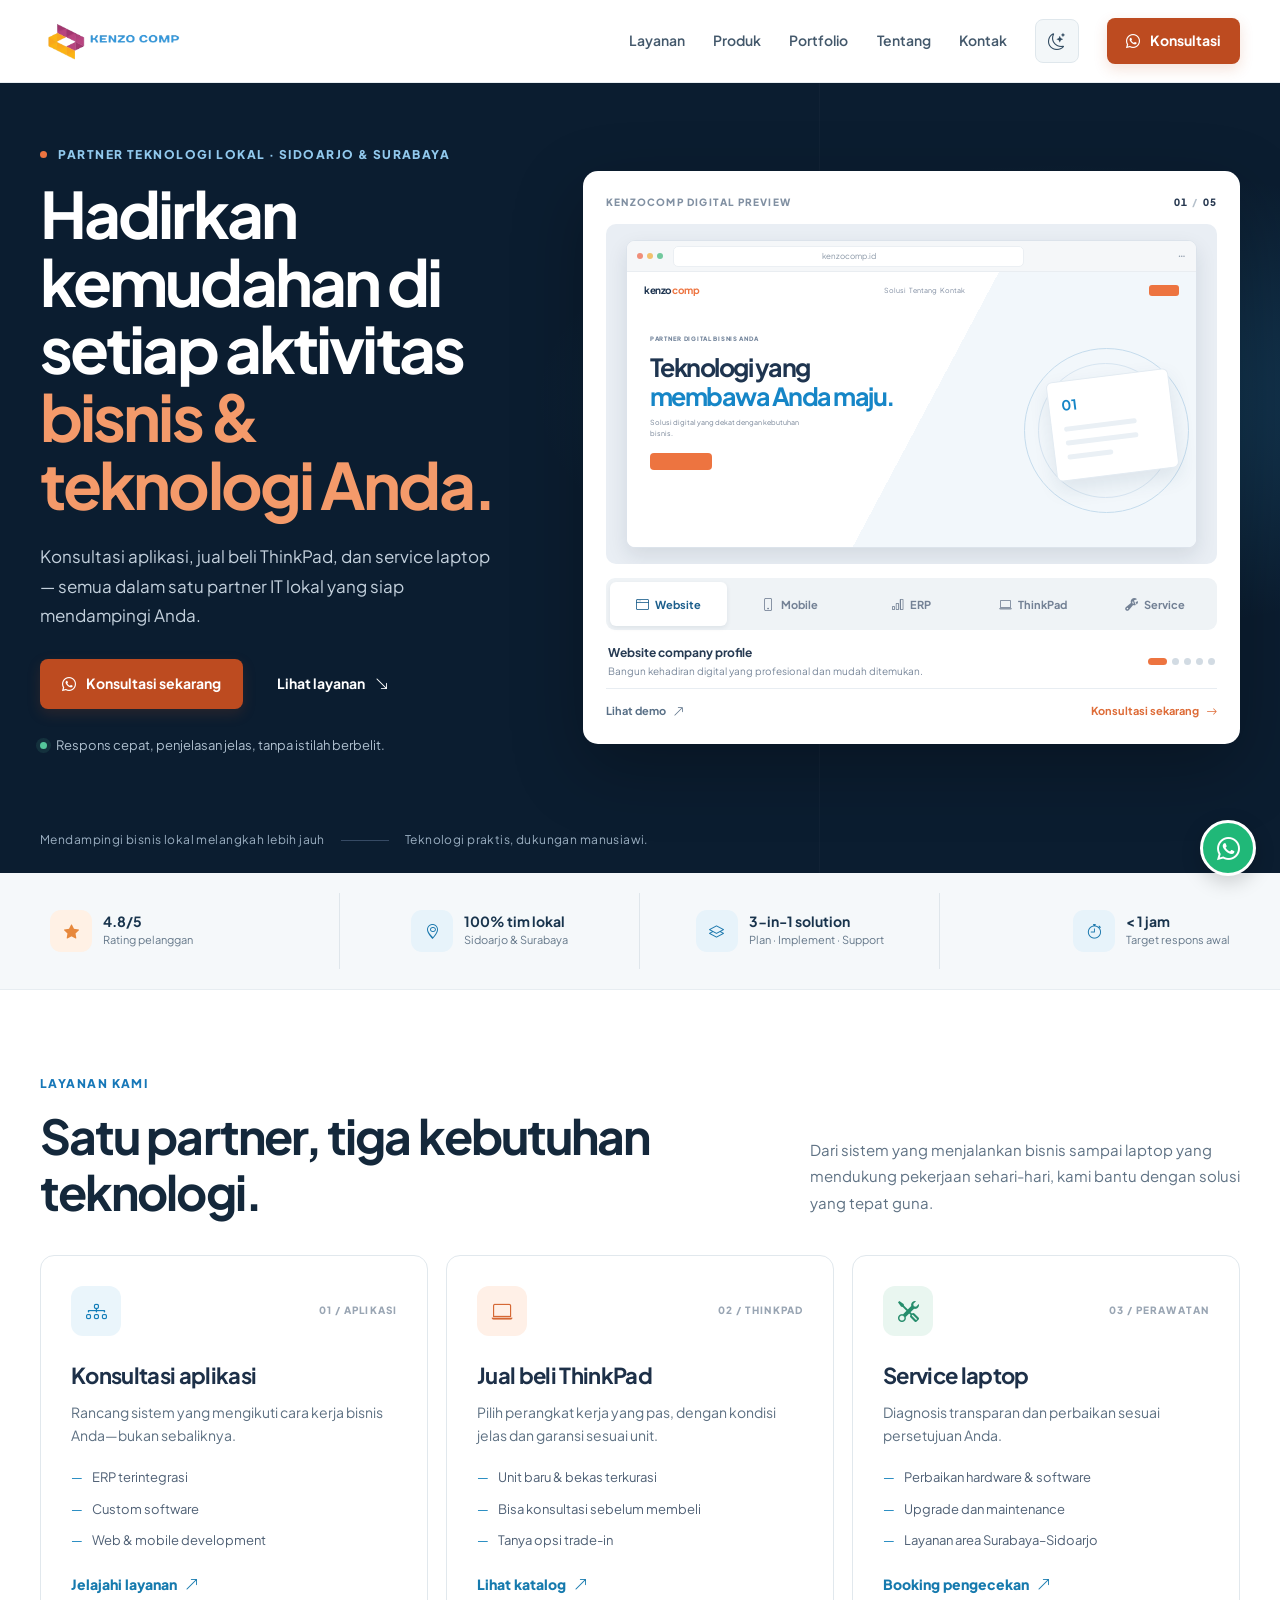
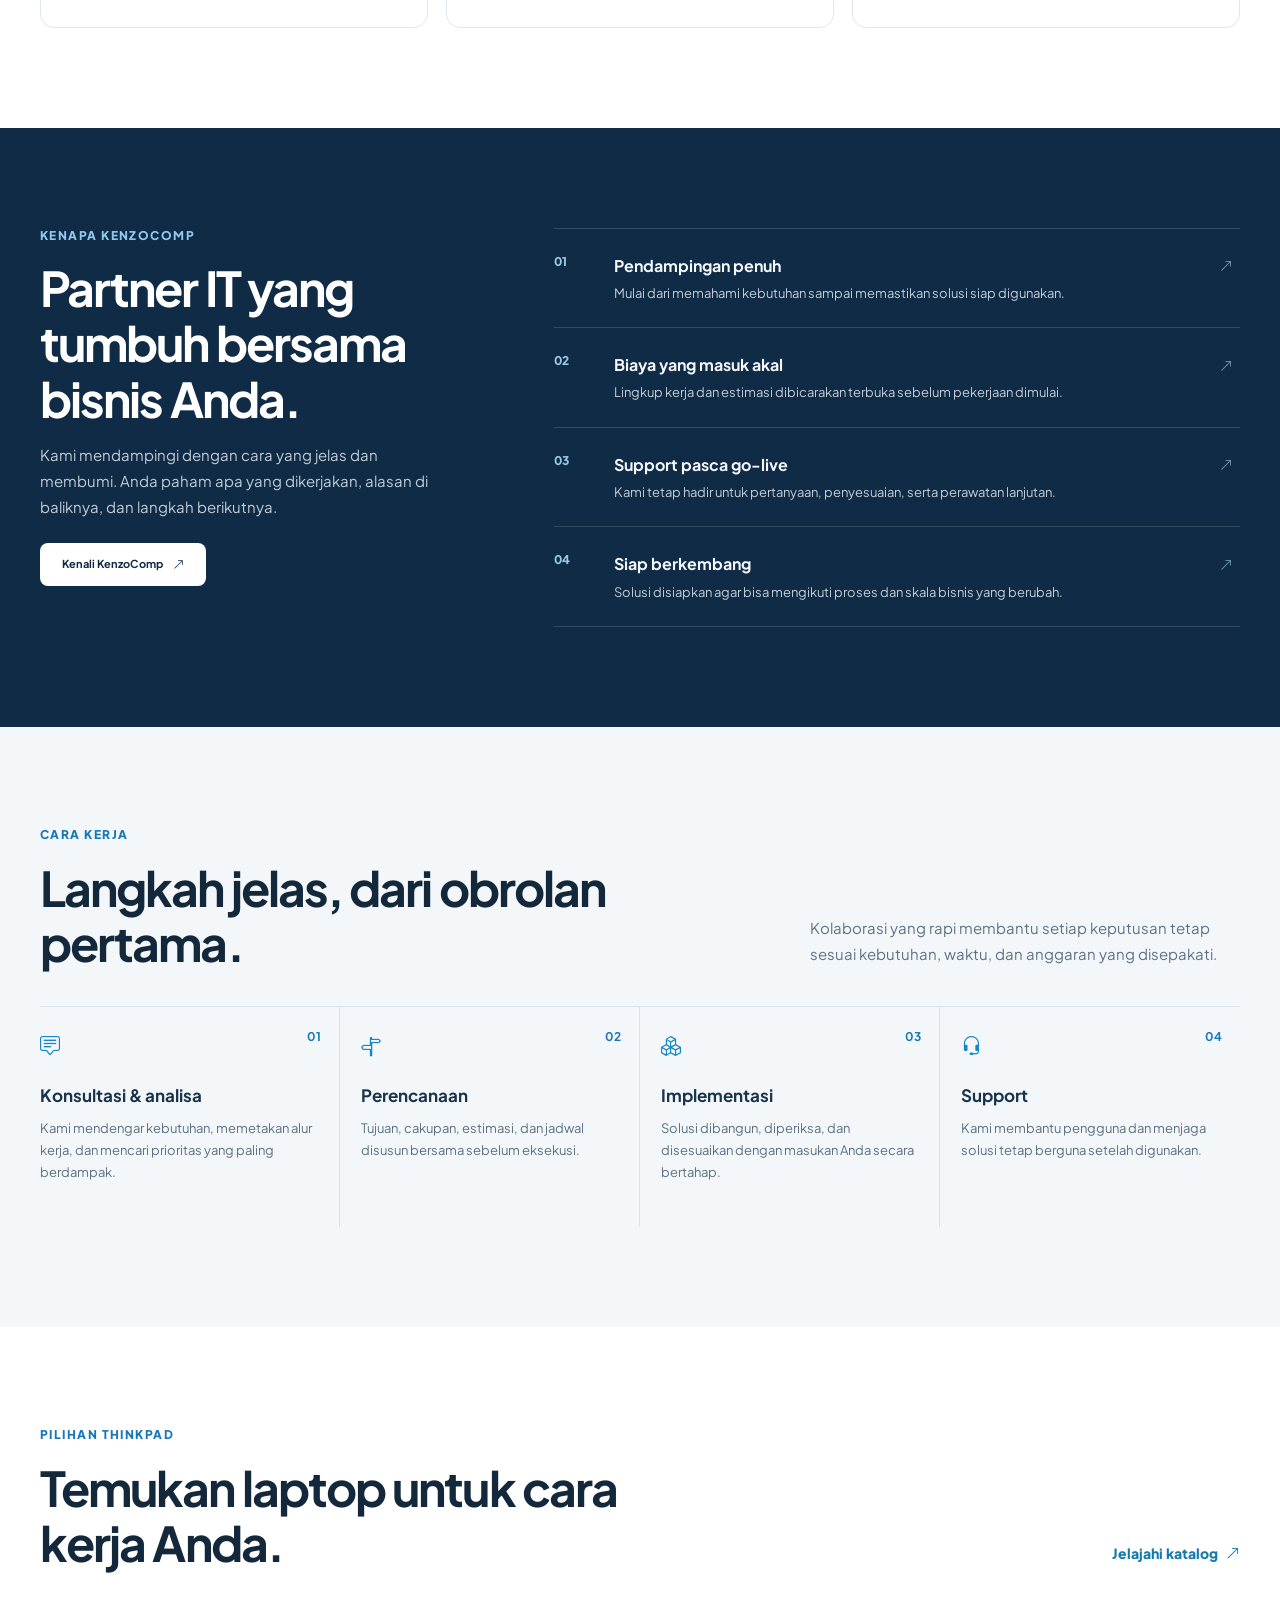
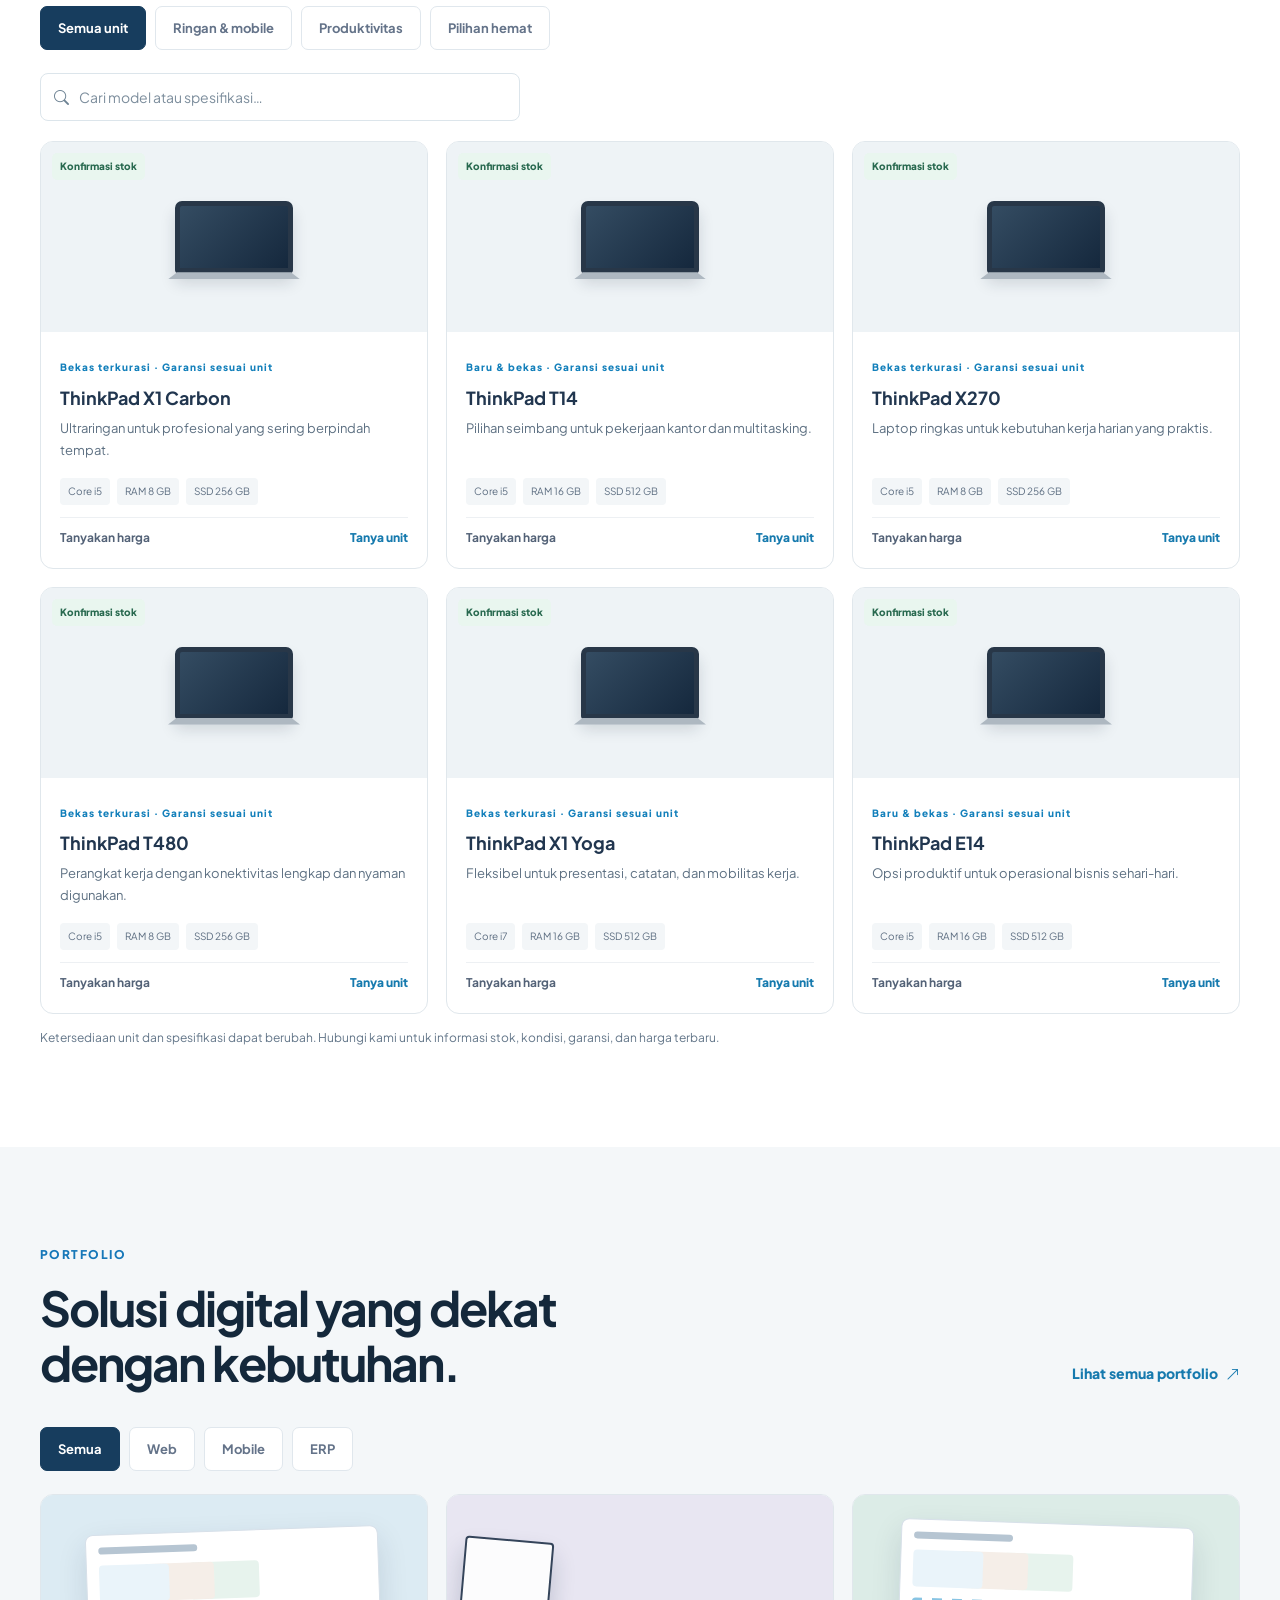
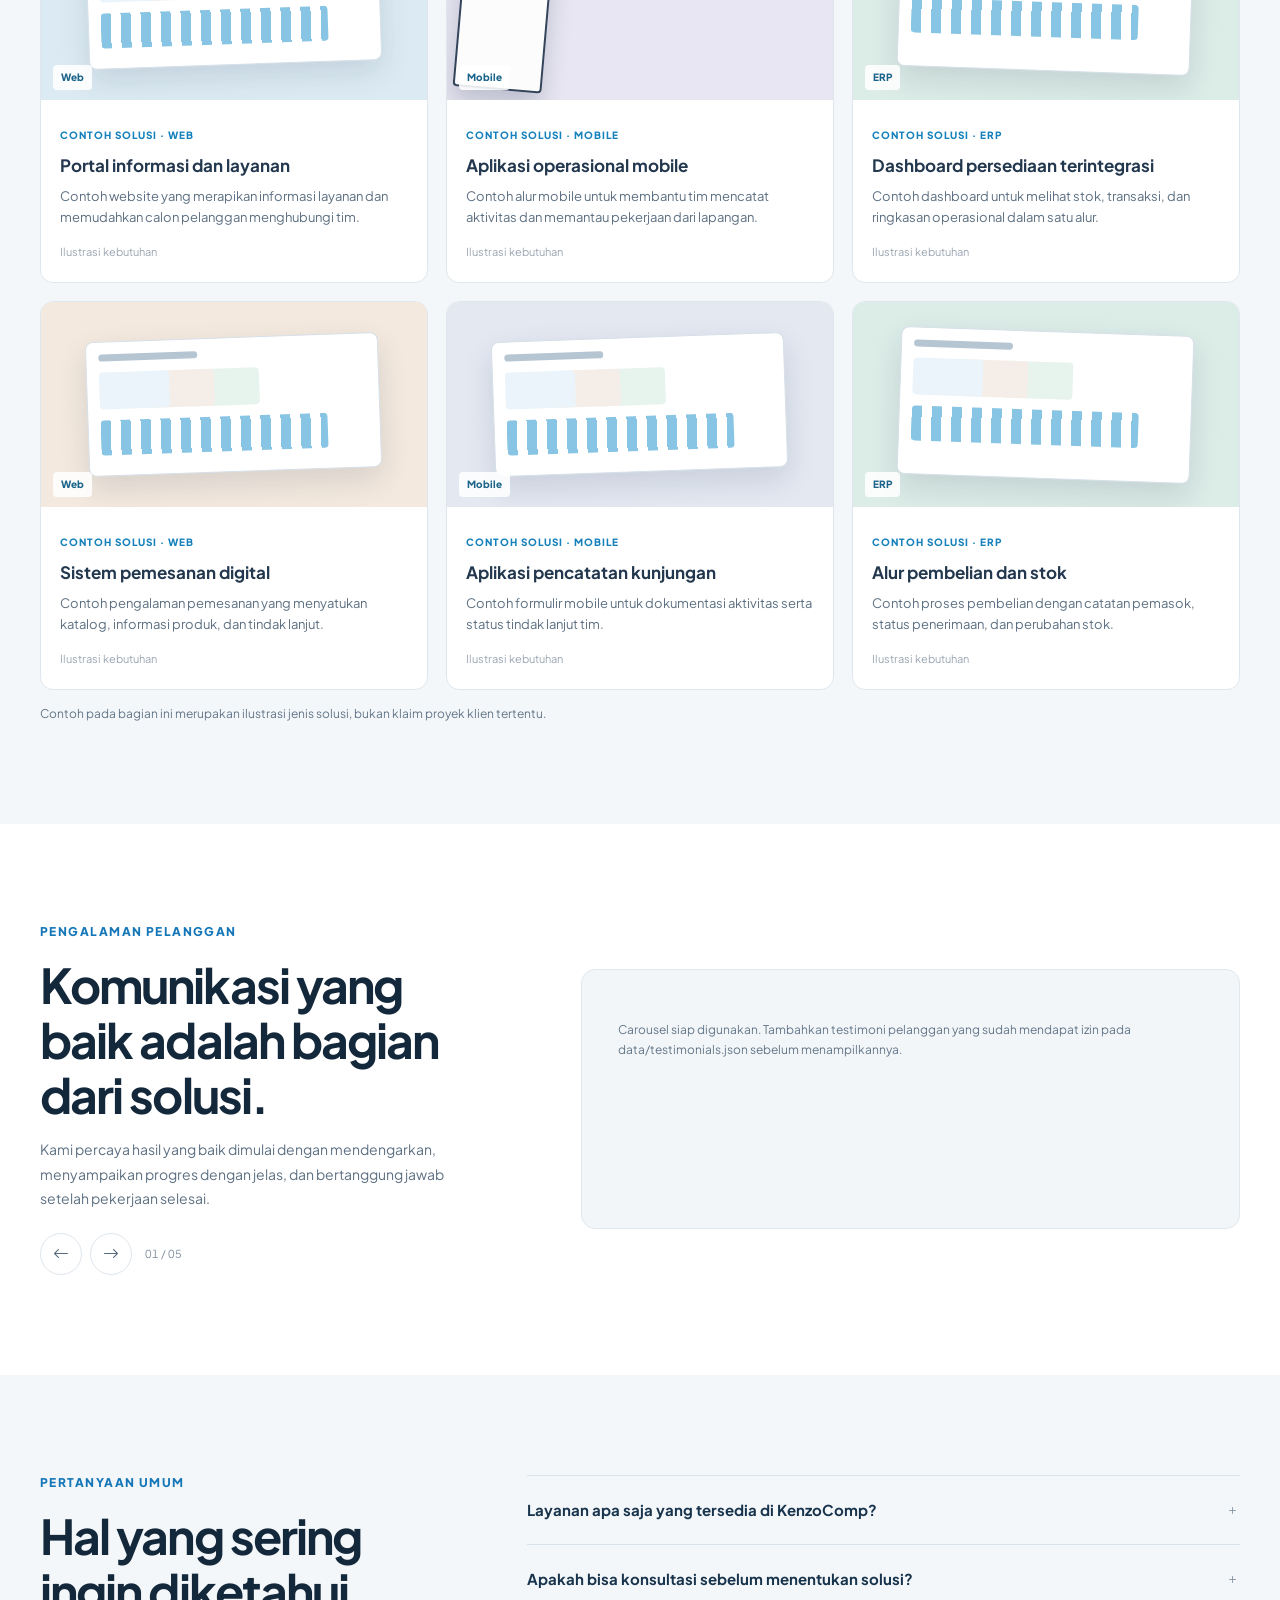
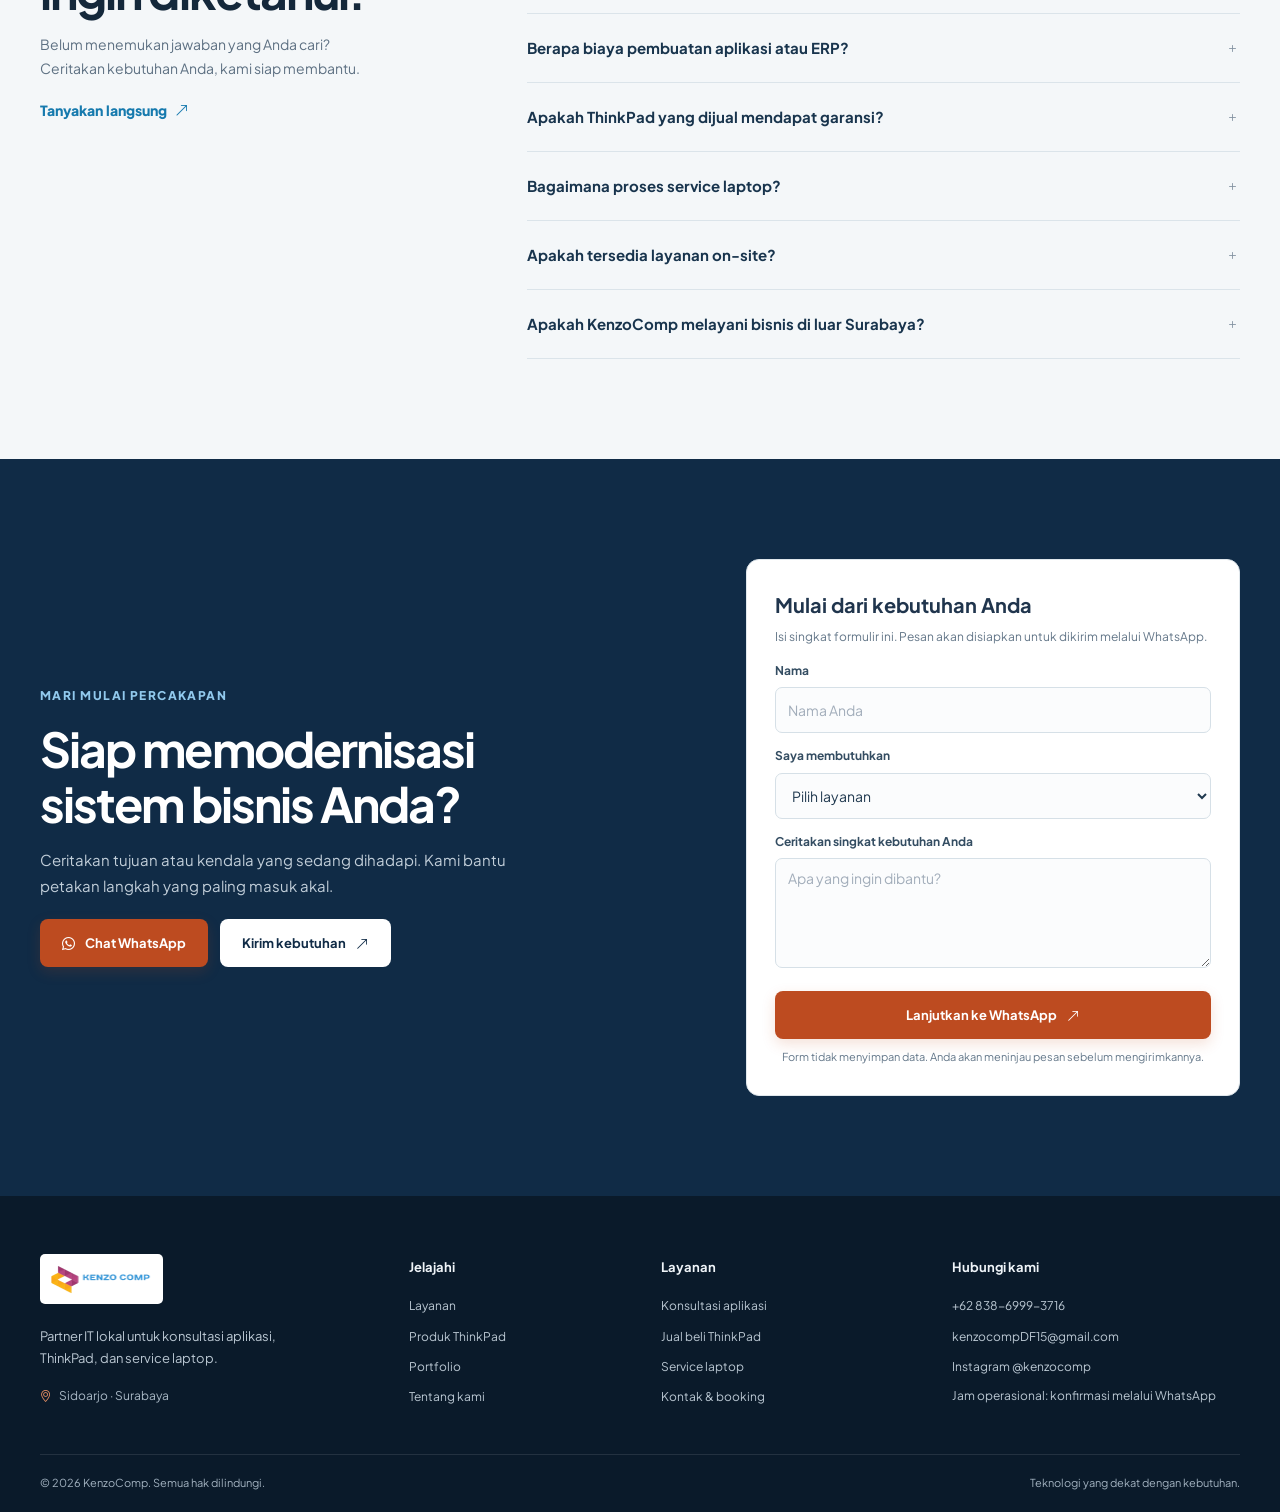
==== commit 145ba550: "UPDATE - Ui Pro max" ====
--- a/index.html
+++ b/index.html
@@ -6,6 +6,7 @@
   <title>KenzoComp — Partner IT untuk Bisnis yang Terus Tumbuh</title>
   <meta name="description" content="Konsultasi aplikasi, jual beli ThinkPad, dan service laptop di Sidoarjo dan Surabaya. KenzoComp mendampingi kebutuhan teknologi bisnis Anda dari awal hingga sesudah implementasi.">
   <meta name="theme-color" content="#10233f">
+  <script>try{var theme=localStorage.getItem("kenzocomp-theme");document.documentElement.dataset.theme=theme==="dark"||theme==="light"?theme:(matchMedia("(prefers-color-scheme: dark)").matches?"dark":"light");}catch(error){document.documentElement.dataset.theme="light";}</script>
   <link rel="canonical" href="https://kenzocomp.github.io/">
   <meta property="og:type" content="website">
   <meta property="og:site_name" content="KenzoComp">
@@ -245,6 +246,7 @@
           <button type="button" class="filter-button" aria-pressed="false" data-product-filter="performa">Produktivitas</button>
           <button type="button" class="filter-button" aria-pressed="false" data-product-filter="hemat">Pilihan hemat</button>
         </div>
+        <label class="product-search"><i class="bi bi-search" aria-hidden="true"></i><span>Cari model atau spesifikasi ThinkPad</span><input type="search" data-product-search placeholder="Cari model atau spesifikasi…" autocomplete="off"></label>
         <div class="product-grid" data-products aria-live="polite">
           <p class="loading-message">Menyiapkan pilihan laptop…</p>
         </div>
--- a/css/kenzocomp-modern.css
+++ b/css/kenzocomp-modern.css
@@ -465,3 +465,376 @@
 @media (prefers-reduced-motion: reduce) {
   *,*::before,*::after { scroll-behavior: auto !important; animation-duration: .01ms !important; animation-iteration-count: 1 !important; transition-duration: .01ms !important; }
 }
+
+/* KenzoComp refresh: Swiss-inspired B2B service layout, with the original brand palette. */
+:root {
+  --navy: #102b46;
+  --navy-deep: #0b1d30;
+  --navy-soft: #1d4567;
+  --blue: #1677b8;
+  --orange: #ed7440;
+  --orange-dark: #ce582b;
+  --ink: #14283b;
+  --body: #4d6072;
+  --muted: #718294;
+  --canvas: #f3f6f8;
+  --line: #dfe6eb;
+  --radius-sm: 8px;
+  --radius: 14px;
+  --radius-lg: 20px;
+  --content: 1200px;
+  --shadow: 0 16px 38px rgba(13, 37, 59, .08);
+}
+
+body { color: var(--body); background: #fff; font-size: 16px; line-height: 1.7; }
+.container { width: min(var(--content), calc(100% - 56px)); }
+.site-header { background: rgba(255,255,255,.96); border-color: #e7edf1; }
+.nav-wrap { min-height: 82px; }
+.brand img { width: 150px; }
+.primary-nav { gap: clamp(18px, 2.2vw, 34px); }
+.primary-nav > a:not(.button) { color: #43586b; font-size: 14px; }
+.primary-nav > a[aria-current="page"] { color: var(--blue); }
+.button { min-height: 50px; padding: 13px 21px; border-radius: 8px; font-size: 14px; }
+.button-small { min-height: 46px; padding: 11px 18px; }
+.button-orange { background: #bd4b20; box-shadow: 0 5px 14px rgba(189,75,32,.17); }
+.button-orange:hover { background: #a63a18; }
+
+.hero { background: #0b1d30; }
+.hero::before { background: radial-gradient(ellipse at 83% 40%, rgba(44,133,183,.3), transparent 35%), linear-gradient(90deg, transparent 0 64%, rgba(255,255,255,.025) 64% 64.1%, transparent 64.1%); }
+.hero-layout { min-height: 650px; grid-template-columns: minmax(0,.83fr) minmax(0,1.17fr); gap: clamp(40px,6vw,86px); padding-top: 64px; padding-bottom: 62px; }
+.hero-copy { max-width: 555px; }
+.eyebrow { margin-bottom: 16px; font-size: 12px; letter-spacing: .12em; }
+.hero h1,.page-hero h1 { letter-spacing: -.045em; }
+.hero h1 { max-width: 620px; font-size: clamp(44px,5vw,68px); line-height: 1.06; }
+.hero h1 span { color: #f49a6a; }
+.hero-description { max-width: 510px; margin: 23px 0 28px; color: #c3d0dc; font-size: 17px; line-height: 1.75; }
+.hero-note { margin-top: 25px; color: #afc0cf; font-size: 13px; }
+.hero-bottom { padding-bottom: 22px; color: #9bafc1; font-size: 12px; }
+.showcase { padding: 22px; background: #fff; border: 1px solid rgba(255,255,255,.55); border-radius: 15px; box-shadow: 0 24px 70px rgba(0,0,0,.27); }
+.showcase-topline { font-size: 10px; }
+.showcase-window { height: 340px; border-radius: 10px; }
+.showcase-tabs button { min-height: 44px; font-size: 11px; }
+.showcase-tabs button i { font-size: 13px; }
+.showcase-caption { min-height: 52px; }
+.showcase-caption b { font-size: 12px; }
+.showcase-caption > div:first-child span { font-size: 10px; }
+.showcase-actions { padding-top: 13px; }
+.showcase-demo,.showcase-consult { font-size: 11px; }
+
+.trust-strip { background: #f5f8fa; border-color: #e7edf1; }
+.trust-grid { min-height: 116px; }
+.trust-icon { width: 42px; height: 42px; flex-basis: 42px; border-radius: 11px; }
+.trust-item b { color: #19344d; font-size: 14px; }
+.trust-item small { color: #647789; font-size: 11px; }
+.section { padding: 100px 0; }
+.section-services { padding-top: 86px; }
+.section-heading { gap: 48px; margin-bottom: 36px; }
+.section-heading h2,.why-intro h2,.testimonial-layout h2,.faq-intro h2,.contact-layout h2,
+.split-info h2,.about-intro h2,.about-values h2,.contact-details h2,.map-heading h2 {
+  font-size: clamp(32px,3.8vw,48px); letter-spacing: -.04em; line-height: 1.15;
+}
+.section-heading > p { max-width: 430px; color: #5f7284; font-size: 15px; line-height: 1.75; }
+.service-grid { gap: 18px; }
+.service-card { min-height: 360px; padding: 30px; border-color: #e1e8ed; border-radius: 14px; }
+.service-card:hover { border-color: #bbd4e3; box-shadow: 0 16px 36px rgba(16,43,70,.09); transform: translateY(-3px); }
+.service-icon { width: 50px; height: 50px; border-radius: 12px; font-size: 21px; }
+.service-index { font-size: 10px; }
+.service-card h3 { font-size: 22px; }
+.service-card > p { color: #5d7082; font-size: 14px; line-height: 1.65; }
+.service-card ul { gap: 9px; font-size: 13px; }
+.text-link { font-size: 14px; }
+
+.section-why { background: #102b46; }
+.why-layout { gap: clamp(50px,8vw,125px); }
+.why-intro > p:not(.eyebrow) { color: #c1ced9; font-size: 15px; line-height: 1.75; }
+.why-list article { grid-template-columns: 42px 1fr 20px; gap: 18px; padding: 23px 0; }
+.why-list article > span { color: #9ac7e2; font-size: 12px; }
+.why-list article h3 { font-size: 16px; }
+.why-list article p { color: #c1ced9; font-size: 13px; line-height: 1.65; }
+.section-process,.section-portfolio,.section-faq { background: #f4f7f9; }
+.process-grid { border-color: #dbe4ea; }
+.process-grid article { min-height: 220px; border-color: #dbe4ea; }
+.process-grid article > span:first-child { color: #1677b8; font-size: 12px; }
+.process-grid h3 { color: #18344d; font-size: 17px; }
+.process-grid p { color: #5d7082; font-size: 13px; line-height: 1.7; }
+
+.filter-row { gap: 9px; margin-bottom: 23px; }
+.filter-button { min-height: 44px; padding: 10px 17px; border-radius: 7px; font-size: 13px; }
+.filter-button.is-active { color: #fff; background: #173d5e; border-color: #173d5e; }
+.product-grid,.portfolio-grid { gap: 18px; }
+.product-card,.portfolio-card { border-color: #e0e7ec; border-radius: 13px; transition: transform .2s ease, box-shadow .2s ease, border-color .2s ease; }
+.product-card:hover,.portfolio-card:hover { border-color: #bfd4e1; box-shadow: 0 14px 34px rgba(16,43,70,.1); transform: translateY(-3px); }
+.product-image-wrap { height: 190px; background: #eef3f6; }
+.product-badge { font-size: 10px; }
+.product-content { padding: 19px; }
+.product-overline,.portfolio-content small { font-size: 10px; }
+.product-content h3 { font-size: 18px; }
+.product-content p { min-height: 48px; color: #5d7082; font-size: 13px; line-height: 1.65; }
+.product-specs { gap: 7px; }
+.product-specs span { padding: 5px 8px; font-size: 10px; }
+.product-price,.product-bottom a { font-size: 12px; }
+.catalog-disclaimer,.sample-note { color: #637689; font-size: 12px; line-height: 1.65; }
+.portfolio-art { height: 205px; }
+.portfolio-art > span { font-size: 10px; }
+.portfolio-content { padding: 19px; }
+.portfolio-content h3 { font-size: 17px; }
+.portfolio-content p { min-height: 46px; color: #5d7082; font-size: 13px; line-height: 1.65; }
+.portfolio-content > span { font-size: 11px; }
+
+.testimonial-layout { gap: clamp(50px,8vw,110px); }
+.testimonial-layout > div:first-child > p:not(.eyebrow) { color: #5d7082; font-size: 14px; line-height: 1.75; }
+.testimonial-card { min-height: 260px; padding: 36px; background: #f3f6f8; border-color: #e1e8ed; border-radius: 14px; }
+.testimonial-card blockquote { font-size: 20px; }
+.testimonial-author b { font-size: 12px; }
+.testimonial-author small { font-size: 11px; }
+.testimonial-controls button { width: 42px; height: 42px; }
+.testimonial-controls > span { font-size: 11px; }
+.faq-layout { gap: clamp(48px,8vw,110px); }
+.faq-intro > p:not(.eyebrow) { color: #5d7082; font-size: 14px; }
+.faq-list { border-color: #dbe4ea; }
+.faq-list details { border-color: #dbe4ea; }
+.faq-list summary { min-height: 68px; color: #18344d; font-size: 15px; }
+.faq-list details p { color: #52677a; font-size: 14px; line-height: 1.7; }
+
+.contact-cta,.page-contact-band { background: #102b46; }
+.contact-layout { gap: clamp(45px,8vw,110px); }
+.contact-layout > div > p:not(.eyebrow),.page-contact-band .contact-layout > div > p:not(.eyebrow) { color: #c1ced9; font-size: 15px; line-height: 1.7; }
+.contact-actions { gap: 12px; }
+.contact-actions .button { min-height: 48px; font-size: 13px; }
+.contact-form { padding: 28px; border: 1px solid #e0e7ec; border-radius: 13px; }
+.contact-form h3 { font-size: 20px; }
+.contact-form > p { color: #647789; font-size: 12px; line-height: 1.6; }
+.contact-form label { margin: 13px 0 6px; color: #344d62; font-size: 12px; }
+.contact-form input,.contact-form select,.contact-form textarea,.page-form input,.page-form select,.page-form textarea {
+  min-height: 46px; padding: 10px 12px; color: #20394f; background: #fbfcfd; border-color: #d6e0e7; border-radius: 7px; font-size: 14px;
+}
+.contact-form textarea,.page-form textarea { min-height: 110px; }
+.contact-form .button { min-height: 48px; margin-top: 16px; font-size: 13px; }
+.contact-form > small { color: #647789; font-size: 11px; }
+.site-footer { background: #0a1a2a; }
+.footer-main { gap: 42px; padding-top: 58px; padding-bottom: 46px; }
+.footer-brand p { color: #bac7d2; font-size: 13px; line-height: 1.7; }
+.footer-brand > span { color: #aab9c6; font-size: 12px; }
+.footer-links { gap: 10px; }
+.footer-links h2 { margin-bottom: 8px; font-size: 13px; }
+.footer-links a,.footer-links span { color: #bac7d2; font-size: 12px; }
+.footer-bottom { min-height: 58px; color: #a2b2c0; font-size: 11px; }
+.floating-whatsapp { width: 56px; height: 56px; right: 24px; bottom: 24px; font-size: 23px; }
+
+.page-hero { background: #0b1d30; }
+.page-hero::after { top: -120px; width: 420px; height: 420px; border-color: rgba(125,185,220,.2); }
+.page-hero-inner { padding-top: 98px; padding-bottom: 102px; }
+.page-hero h1 { max-width: 900px; font-size: clamp(44px,5.4vw,68px); }
+.page-hero-inner > p:not(.eyebrow) { max-width: 700px; margin: 22px 0 28px; color: #c3d0dc; font-size: 17px; line-height: 1.75; }
+.page-hero .button { min-height: 50px; font-size: 14px; }
+.split-info { gap: clamp(40px,7vw,90px); }
+.split-info > div > p:not(.eyebrow),.about-intro > div > p,.about-values > div > p:not(.eyebrow) { color: #5d7082; font-size: 15px; line-height: 1.75; }
+.about-values > div > p:not(.eyebrow) { color: #c1ced9; }
+.info-checklist { padding: 25px 28px; border-color: #e1e8ed; border-radius: 13px; }
+.info-checklist p { padding: 14px 0; font-size: 14px; }
+.catalog-filter-panel { gap: 14px; padding: 18px; background: #f3f6f8; border-color: #dfe6eb; border-radius: 12px; }
+.catalog-filter-panel label { font-size: 12px; }
+.catalog-filter-panel select { min-height: 46px; padding: 9px 12px; color: #40566a; border-color: #d5dfe6; border-radius: 7px; font-size: 13px; }
+.contact-details h2 { margin-bottom: 25px; }
+.contact-detail { min-height: 76px; gap: 15px; border-color: #e2e9ed; }
+.contact-detail > i:first-child { width: 42px; height: 42px; flex-basis: 42px; border-radius: 10px; font-size: 17px; }
+.contact-detail small { color: #718294; font-size: 11px; }
+.contact-detail b { color: #294157; font-size: 14px; }
+.map-section { background: #f3f6f8; }
+.map-heading > p { color: #5d7082; font-size: 13px; line-height: 1.7; }
+.map-wrap { height: 360px; border-color: #dce5eb; border-radius: 13px; }
+
+@media (max-width: 1050px) {
+  .hero-layout { gap: 32px; }
+  .showcase { padding: 18px; }
+}
+@media (max-width: 820px) {
+  .container { width: min(calc(100% - 40px), 700px); }
+  .nav-wrap { min-height: 72px; }
+  .primary-nav { background: #fff; }
+  .primary-nav > a:not(.button) { min-height: 46px; font-size: 14px; }
+  .hero-layout { min-height: 0; grid-template-columns: 1fr; gap: 34px; padding-top: 58px; padding-bottom: 36px; }
+  .hero h1 { font-size: clamp(42px,8vw,60px); }
+  .hero-description { font-size: 16px; }
+  .showcase { width: min(100%, 640px); }
+  .showcase-window { height: 328px; }
+  .section { padding: 76px 0; }
+  .service-grid { grid-template-columns: repeat(2,minmax(0,1fr)); }
+  .service-card { min-height: 345px; padding: 24px; }
+  .footer-links a,.footer-links span { font-size: 13px; }
+}
+@media (max-width: 540px) {
+  .container { width: calc(100% - 36px); }
+  body { font-size: 16px; }
+  .hero-layout { gap: 28px; padding-top: 42px; }
+  .hero h1 { font-size: clamp(38px,10vw,49px); }
+  .hero-description { font-size: 15px; }
+  .hero-actions { align-items: stretch; flex-direction: column; }
+  .hero-actions .button { width: 100%; }
+  .hero-note { font-size: 12px; }
+  .hero-bottom { font-size: 10px; }
+  .showcase { padding: 13px; }
+  .showcase-window { height: 262px; }
+  .showcase-tabs button { min-height: 39px; font-size: 8px; }
+  .showcase-caption b { font-size: 11px; }
+  .showcase-caption > div:first-child span { font-size: 9px; }
+  .trust-item b { font-size: 11px; }
+  .trust-item small { font-size: 9px; }
+  .section { padding: 62px 0; }
+  .section-heading h2,.why-intro h2,.testimonial-layout h2,.faq-intro h2,.contact-layout h2,
+  .split-info h2,.about-intro h2,.about-values h2,.contact-details h2,.map-heading h2 { font-size: 32px; }
+  .section-heading > p,.why-intro > p:not(.eyebrow),.contact-layout > div > p:not(.eyebrow) { font-size: 14px; }
+  .service-grid { grid-template-columns: 1fr; }
+  .service-card { min-height: 0; padding: 23px; }
+  .service-card h3 { font-size: 21px; }
+  .service-card > p,.service-card ul { font-size: 13px; }
+  .process-grid article { min-height: 190px; }
+  .process-grid h3 { font-size: 14px; }
+  .process-grid p { font-size: 12px; }
+  .filter-button { min-height: 42px; padding: 9px 12px; font-size: 11px; }
+  .product-content p,.portfolio-content p { font-size: 12px; }
+  .faq-list summary { min-height: 62px; font-size: 13px; }
+  .faq-list details p { font-size: 13px; }
+  .contact-form { padding: 21px; }
+  .footer-main { gap: 27px 18px; padding-top: 42px; }
+  .footer-brand p { font-size: 12px; }
+  .footer-links h2 { font-size: 12px; }
+  .footer-links a,.footer-links span { font-size: 11px; }
+  .page-hero-inner { padding-top: 64px; padding-bottom: 68px; }
+  .page-hero h1 { font-size: clamp(38px,10vw,48px); }
+  .page-hero-inner > p:not(.eyebrow) { font-size: 15px; }
+  .catalog-filter-panel { grid-template-columns: 1fr; }
+  .map-wrap { width: calc(100% - 36px); height: 270px; }
+}
+
+.theme-toggle {
+  display: inline-flex;
+  width: 44px;
+  min-width: 44px;
+  min-height: 44px;
+  align-items: center;
+  justify-content: center;
+  gap: 9px;
+  padding: 0 11px;
+  color: #304a60;
+  background: #f3f7f9;
+  border: 1px solid #dfe7ec;
+  border-radius: 8px;
+  cursor: pointer;
+  transition: color .2s ease, background .2s ease, border-color .2s ease;
+}
+.theme-toggle:hover { color: var(--blue); background: #eaf3f8; border-color: #c7dce8; }
+.theme-toggle i { font-size: 17px; }
+.theme-toggle span { display: none; }
+.product-search { display: flex; max-width: 480px; min-height: 48px; align-items: center; gap: 10px; margin: 0 0 20px; padding: 0 13px; color: #607487; background: #fff; border: 1px solid #dce5eb; border-radius: 8px; }
+.product-search > i { color: #6d8293; font-size: 15px; }
+.product-search > span { position: absolute; width: 1px; height: 1px; overflow: hidden; clip: rect(0,0,0,0); white-space: nowrap; }
+.product-search input { width: 100%; min-height: 46px; padding: 8px 0; color: #20394f; background: transparent; border: 0; outline: 0; font-size: 14px; }
+.product-search input::placeholder { color: #7c8d9c; opacity: 1; }
+.product-search:focus-within { border-color: #5b9fc4; box-shadow: 0 0 0 3px rgba(22,119,184,.12); }
+.catalog-search { max-width: none; margin-top: -5px; }
+
+html[data-theme="dark"] { color-scheme: dark; background: #0d1823; }
+html[data-theme="dark"] body { color: #ccd7e0; background: #0d1823; }
+html[data-theme="dark"] .site-header { color: #e6edf3; background: rgba(11,26,40,.96); border-color: #26394a; }
+html[data-theme="dark"] .primary-nav > a:not(.button) { color: #cad6df; }
+html[data-theme="dark"] .primary-nav > a:not(.button):hover { color: #83c7ed; }
+html[data-theme="dark"] .menu-toggle { border-color: #33495d; }
+html[data-theme="dark"] .menu-toggle span { background: #d7e3eb; }
+html[data-theme="dark"] .primary-nav { background: #0e1c29; border-color: #26394a; }
+html[data-theme="dark"] .primary-nav > a:not(.button) { border-color: #26394a; }
+html[data-theme="dark"] .theme-toggle { color: #d4e2ec; background: #1a2b3a; border-color: #344b5e; }
+html[data-theme="dark"] .theme-toggle:hover { color: #a9d9f3; background: #20364a; border-color: #54718a; }
+html[data-theme="dark"] .eyebrow:not(.eyebrow-light) { color: #87cae9; }
+html[data-theme="dark"] .text-link { color: #91d2ef; }
+html[data-theme="dark"] .text-link:hover { color: #ffc09e; }
+html[data-theme="dark"] .trust-strip,
+html[data-theme="dark"] .section:not(.section-why):not(.contact-cta):not(.page-contact-band),
+html[data-theme="dark"] .section-process,
+html[data-theme="dark"] .section-portfolio,
+html[data-theme="dark"] .section-faq,
+html[data-theme="dark"] .map-section { background: #111f2d; border-color: #293c4e; }
+html[data-theme="dark"] .trust-item { border-color: #304254; }
+html[data-theme="dark"] .trust-icon { color: #91d0f0; background: #1b3b51; }
+html[data-theme="dark"] .trust-item:first-child .trust-icon { color: #ffb48f; background: #493329; }
+html[data-theme="dark"] .trust-item b { color: #eff4f7; }
+html[data-theme="dark"] .trust-item small { color: #b1c0cc; }
+html[data-theme="dark"] .section-heading h2,
+html[data-theme="dark"] .faq-intro h2,
+html[data-theme="dark"] .about-intro h2,
+html[data-theme="dark"] .contact-details h2,
+html[data-theme="dark"] .map-heading h2 { color: #f0f5f8; }
+html[data-theme="dark"] .section-heading > p,
+html[data-theme="dark"] .about-intro > div > p,
+html[data-theme="dark"] .faq-intro > p:not(.eyebrow),
+html[data-theme="dark"] .map-heading > p,
+html[data-theme="dark"] .split-info > div > p:not(.eyebrow) { color: #bac8d3; }
+html[data-theme="dark"] .service-card,
+html[data-theme="dark"] .product-card,
+html[data-theme="dark"] .portfolio-card,
+html[data-theme="dark"] .testimonial-card,
+html[data-theme="dark"] .contact-form,
+html[data-theme="dark"] .page-form,
+html[data-theme="dark"] .info-checklist,
+html[data-theme="dark"] .catalog-filter-panel { color: #d1dce5; background: #182938; border-color: #304457; }
+html[data-theme="dark"] .filter-button:not(.is-active) { color: #d0dce5; background: #182938; border-color: #304457; }
+html[data-theme="dark"] .filter-button:hover,
+html[data-theme="dark"] .filter-button.is-active { color: #fff; background: #1d4567; border-color: #1d4567; }
+html[data-theme="dark"] .service-card h3,
+html[data-theme="dark"] .product-content h3,
+html[data-theme="dark"] .portfolio-content h3,
+html[data-theme="dark"] .contact-form h3,
+html[data-theme="dark"] .info-checklist p,
+html[data-theme="dark"] .faq-list summary { color: #edf3f6; }
+html[data-theme="dark"] .service-card > p,
+html[data-theme="dark"] .service-card ul,
+html[data-theme="dark"] .product-content p,
+html[data-theme="dark"] .portfolio-content p,
+html[data-theme="dark"] .testimonial-layout > div:first-child > p:not(.eyebrow),
+html[data-theme="dark"] .faq-list details p,
+html[data-theme="dark"] .catalog-disclaimer,
+html[data-theme="dark"] .sample-note,
+html[data-theme="dark"] .contact-form > p { color: #b8c6d1; }
+html[data-theme="dark"] .product-overline { color: #8bd0ef; }
+html[data-theme="dark"] .product-image-wrap { background: #223546; }
+html[data-theme="dark"] .product-specs span { color: #d0dce5; background: #263b4d; }
+html[data-theme="dark"] .product-bottom { border-color: #304457; }
+html[data-theme="dark"] .product-price { color: #d4dfe7; }
+html[data-theme="dark"] .product-badge { color: #b8efd9; background: #1f493e; }
+html[data-theme="dark"] .portfolio-art { filter: brightness(.78) saturate(.82); }
+html[data-theme="dark"] .portfolio-art > span { color: #26455c; }
+html[data-theme="dark"] .testimonial-card blockquote { color: #e6eef3; }
+html[data-theme="dark"] .process-grid,
+html[data-theme="dark"] .process-grid article,
+html[data-theme="dark"] .faq-list,
+html[data-theme="dark"] .faq-list details { border-color: #304457; }
+html[data-theme="dark"] .process-grid h3 { color: #eaf1f5; }
+html[data-theme="dark"] .process-grid p { color: #b8c6d1; }
+html[data-theme="dark"] .contact-detail { border-color: #2e4254; }
+html[data-theme="dark"] .contact-detail b { color: #e0eaf0; }
+html[data-theme="dark"] .contact-detail small { color: #aebdca; }
+html[data-theme="dark"] .contact-detail > i:first-child { color: #9bd5f2; background: #1b3a50; }
+html[data-theme="dark"] .contact-form label { color: #d8e3eb; }
+html[data-theme="dark"] .catalog-filter-panel label { color: #d8e3eb; }
+html[data-theme="dark"] .contact-form input,
+html[data-theme="dark"] .contact-form select,
+html[data-theme="dark"] .contact-form textarea,
+html[data-theme="dark"] .page-form input,
+html[data-theme="dark"] .page-form select,
+html[data-theme="dark"] .page-form textarea,
+html[data-theme="dark"] .catalog-filter-panel select,
+html[data-theme="dark"] .product-search { color: #e1eaf0; background: #10202e; border-color: #3a5062; }
+html[data-theme="dark"] .product-search input { color: #e1eaf0; }
+html[data-theme="dark"] .product-search input::placeholder { color: #a5b6c4; }
+html[data-theme="dark"] .contact-form input::placeholder,
+html[data-theme="dark"] .contact-form textarea::placeholder { color: #9eb0be; }
+html[data-theme="dark"] .loading-message,
+html[data-theme="dark"] .error-message { color: #c4d0da; background: #1a2b3a; }
+html[data-theme="dark"] .map-wrap { background: #1a2b3a; border-color: #354b5d; }
+html[data-theme="dark"] .site-footer { background: #08131e; }
+
+@media (max-width: 820px) {
+  .primary-nav .theme-toggle { width: auto; align-self: flex-start; justify-content: flex-start; margin-top: 10px; }
+  .theme-toggle span { display: inline; font-size: 13px; font-weight: 700; }
+  html[data-theme="dark"] .primary-nav { background: #0e1c29; }
+}
